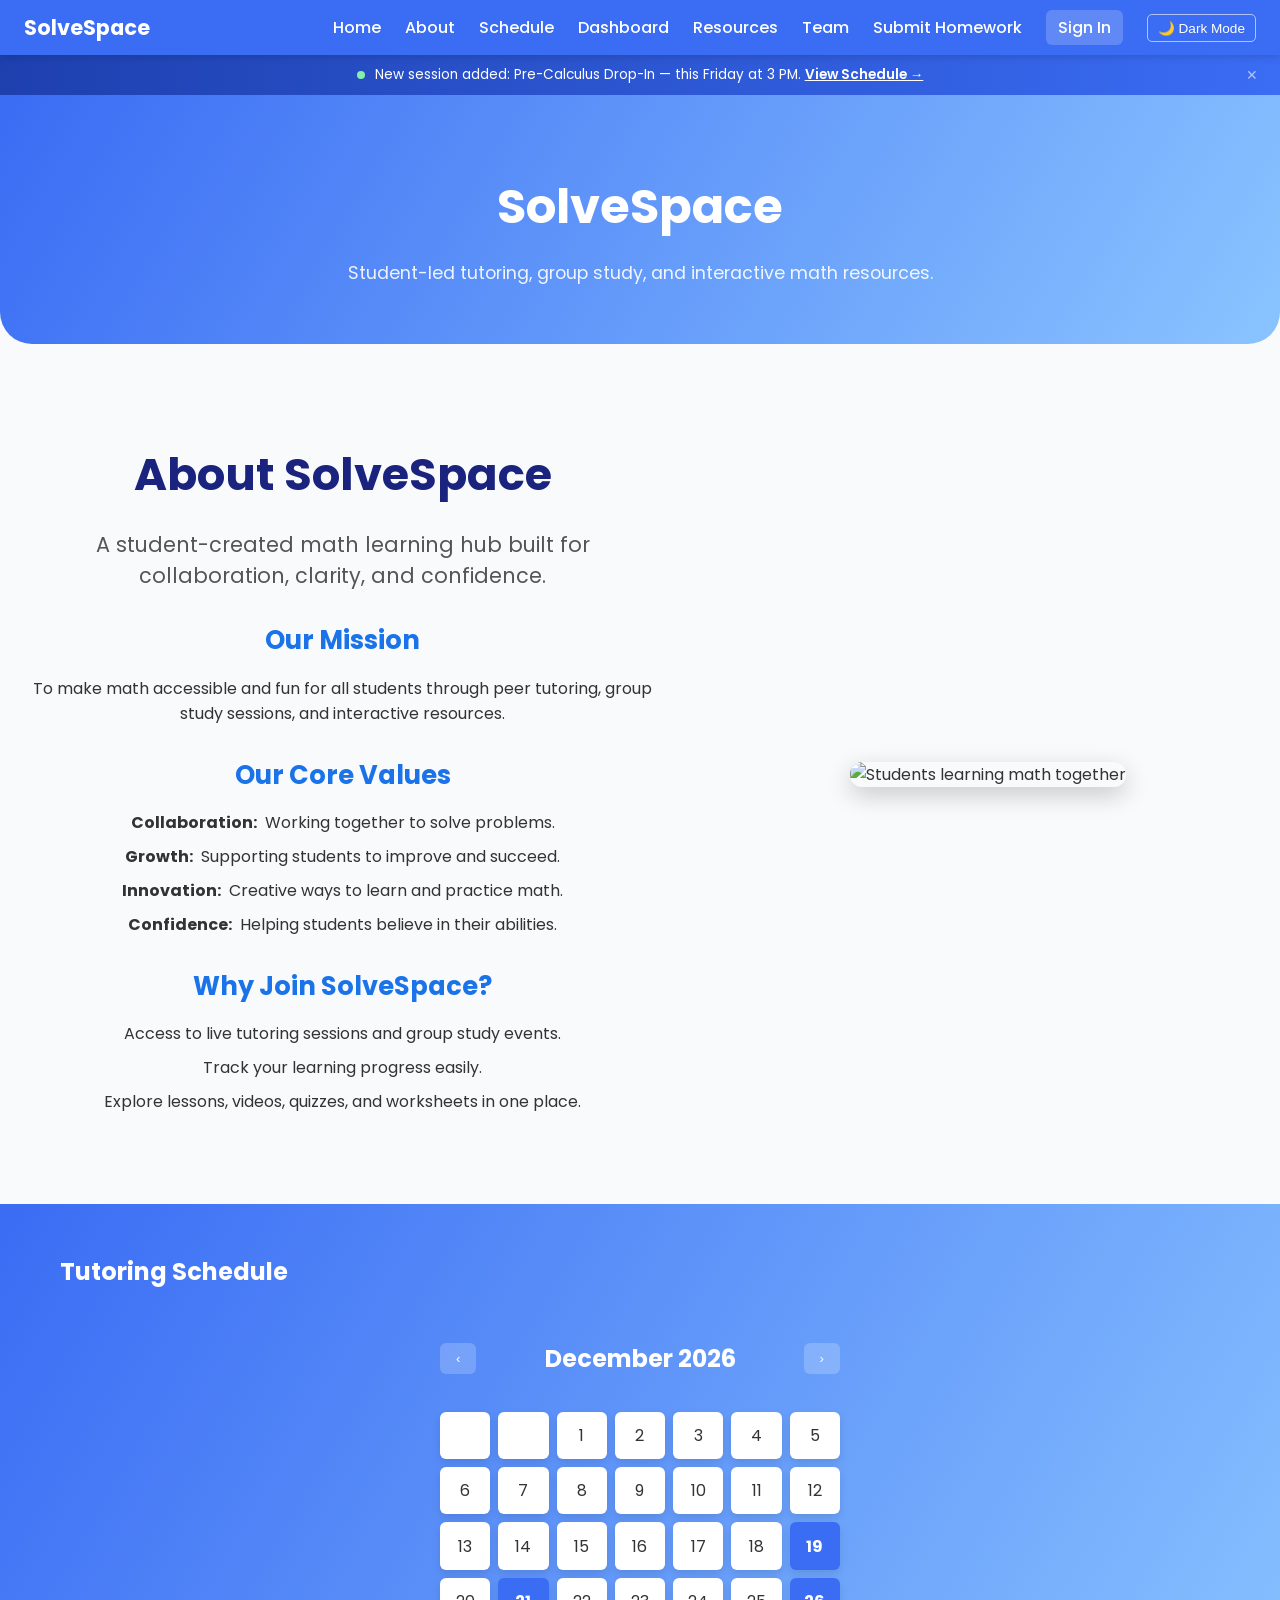
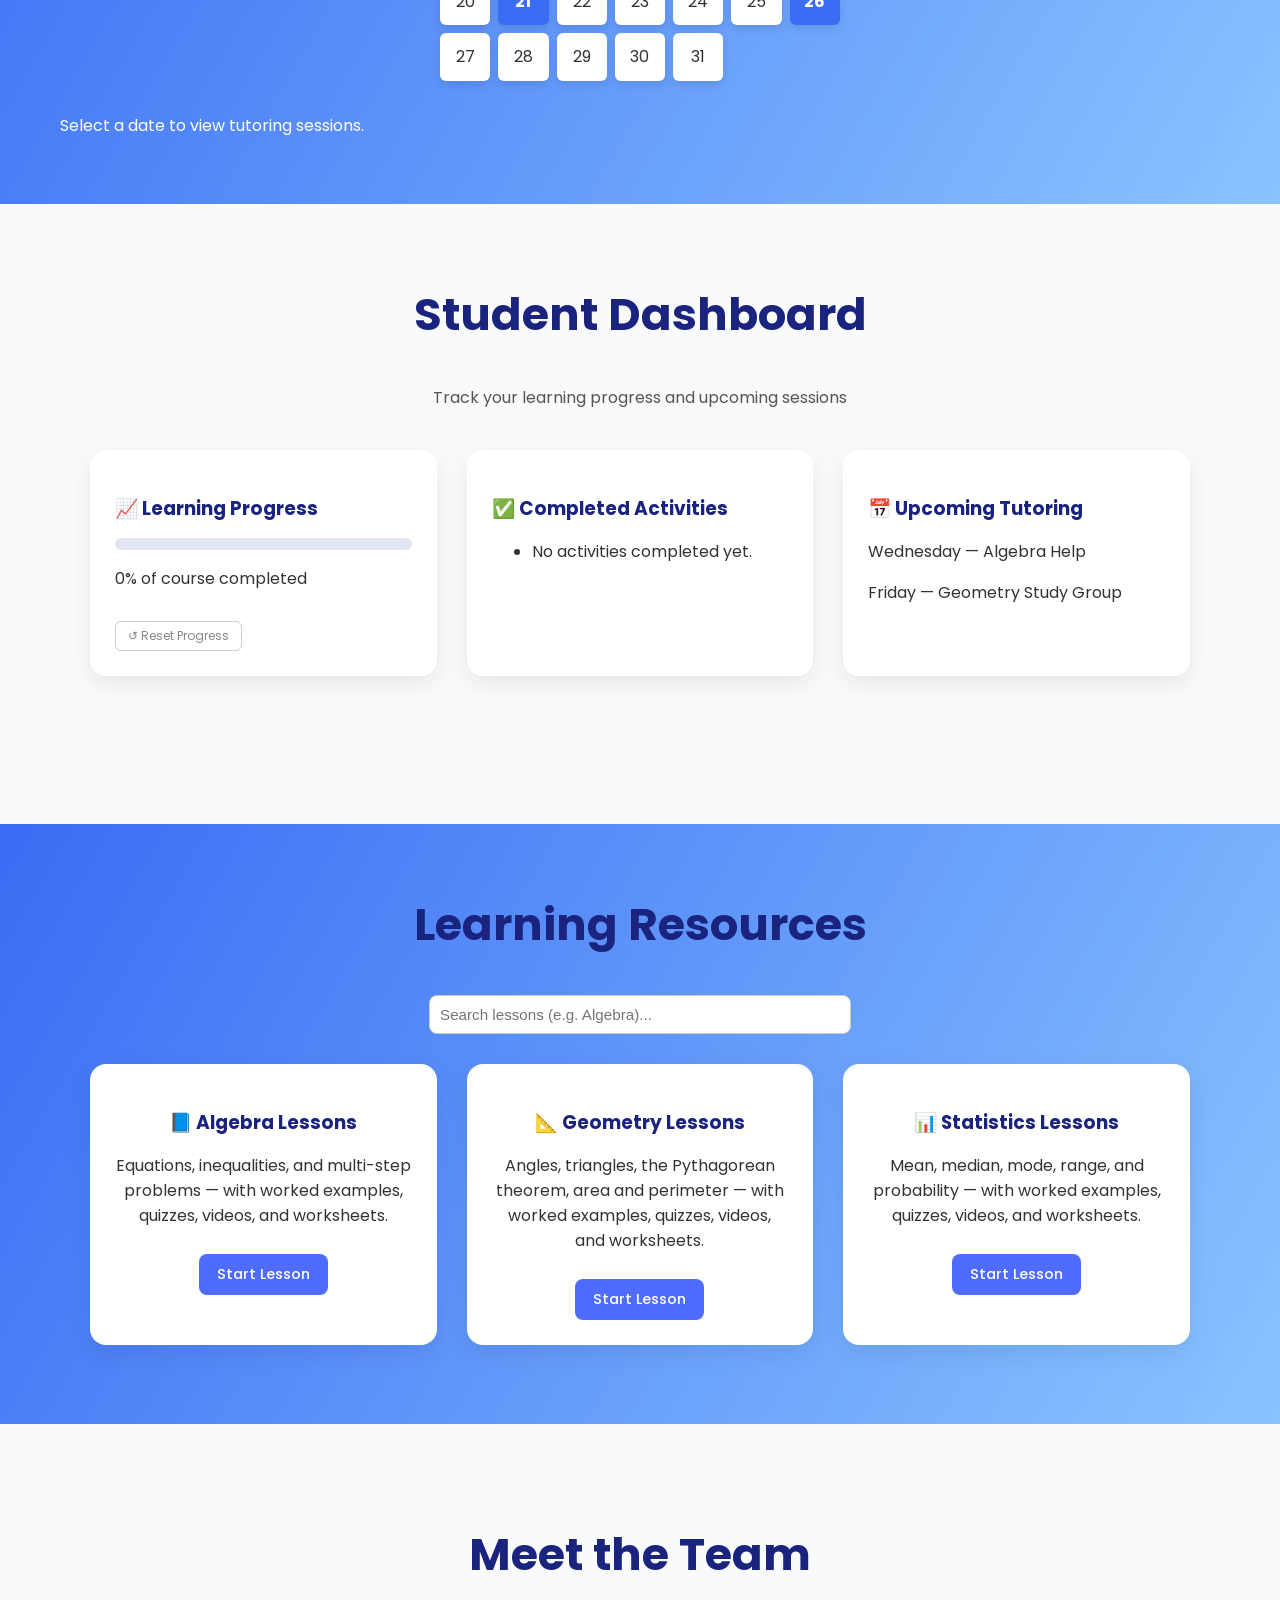
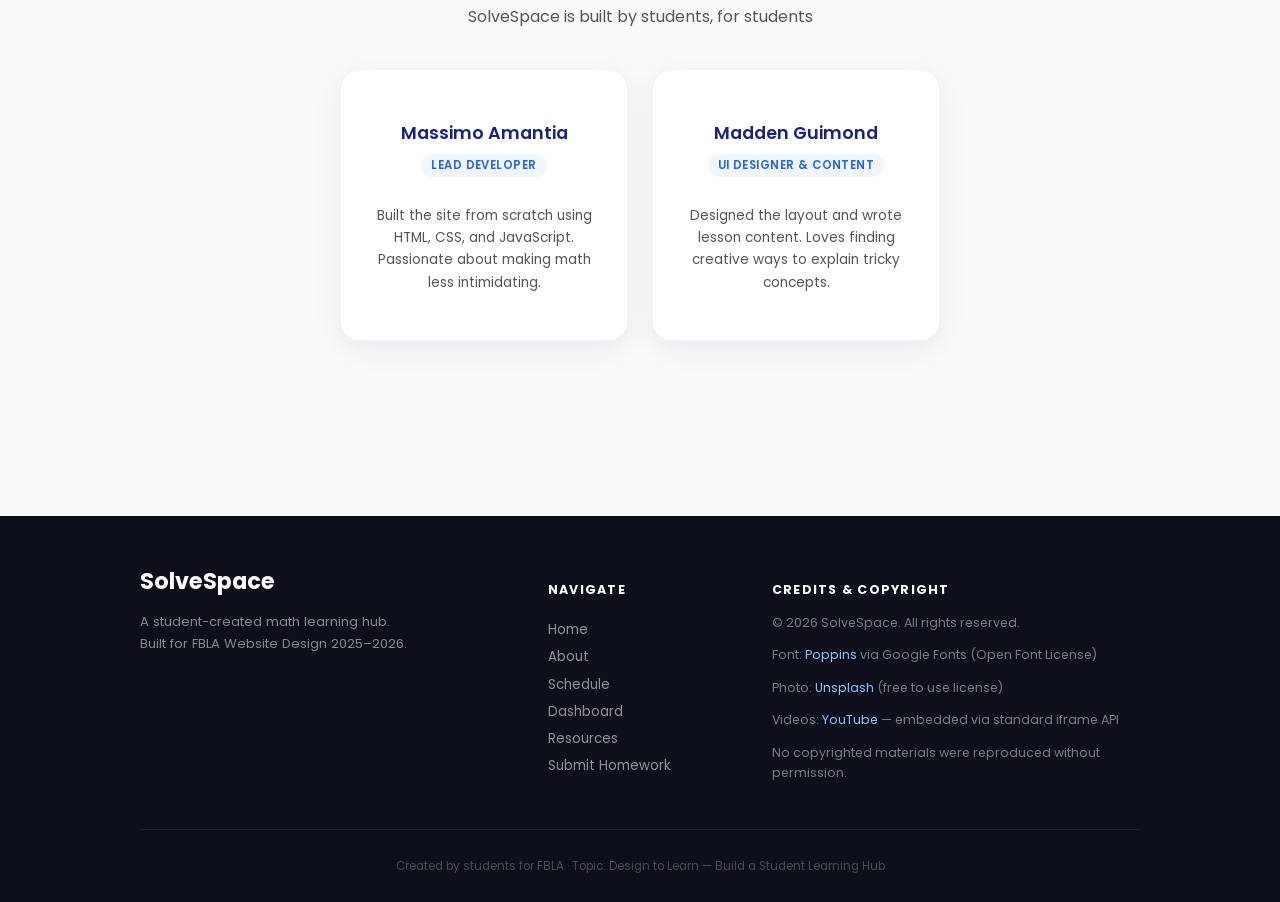
==== index.html @ 48f65a76 "commit" ====
<!DOCTYPE html>
<html lang="en">
<head>
  <meta charset="UTF-8">
  <meta name="viewport" content="width=device-width, initial-scale=1.0">
  <title>SolveSpace - Home</title>
  <link rel="preconnect" href="https://fonts.googleapis.com">
  <link rel="preconnect" href="https://fonts.gstatic.com" crossorigin>
  <link href="https://fonts.googleapis.com/css2?family=Poppins:wght@400;500;600&display=swap" rel="stylesheet">
  <link rel="stylesheet" href="style.css">
</head>

<body>

  <nav class="navbar">
    <div class="nav-logo">SolveSpace</div>
    <ul id="nav-menu">
      <li><a href="#home">Home</a></li>
      <li><a href="#about">About</a></li>
      <li><a href="#schedule">Schedule</a></li>
      <li><a href="#dashboard">Dashboard</a></li>
      <li><a href="#resources">Resources</a></li>
      <li><a href="#team">Team</a></li>
      <li><a href="upload.html">Submit Homework</a></li>
      <li><a href="login.html" class="nav-btn">Sign In</a></li>
      <li><button id="theme-toggle" onclick="toggleDarkMode()">🌙 Dark Mode</button></li>
    </ul>
    <button class="hamburger" onclick="toggleNav()" aria-label="Toggle navigation">☰</button>
  </nav>

  <!-- Announcement Banner -->
  <div class="announcement-bar" id="announcement-bar">
    <span class="announcement-dot"></span>
    <span id="announcement-text"> New session added: Pre-Calculus Drop-In — this Friday at 3 PM. <a href="#schedule" style="color:white;font-weight:600;text-decoration:underline;">View Schedule →</a></span>
    <button class="announcement-close" onclick="closeAnnouncement()" aria-label="Dismiss">✕</button>
  </div>

  <!-- Home -->
  <section id="home" class="hero">
    <h1>SolveSpace</h1>
    <p>Student-led tutoring, group study, and interactive math resources.</p>
  </section>

  <!-- About Us -->
  <section id="about" class="page reveal about-section">
    <div class="about-container">
      <div class="about-text">
        <h1>About SolveSpace</h1>
        <p class="about-subtitle">
          A student-created math learning hub built for collaboration, clarity, and confidence.
        </p>
        <div class="about-block">
          <h2>Our Mission</h2>
          <p>To make math accessible and fun for all students through peer tutoring, group study sessions, and interactive resources.</p>
        </div>
        <div class="about-block">
          <h2>Our Core Values</h2>
          <ul class="about-values">
            <li><strong>Collaboration:</strong> Working together to solve problems.</li>
            <li><strong>Growth:</strong> Supporting students to improve and succeed.</li>
            <li><strong>Innovation:</strong> Creative ways to learn and practice math.</li>
            <li><strong>Confidence:</strong> Helping students believe in their abilities.</li>
          </ul>
        </div>
        <div class="about-block">
          <h2>Why Join SolveSpace?</h2>
          <ul class="about-values">
            <li>Access to live tutoring sessions and group study events.</li>
            <li>Track your learning progress easily.</li>
            <li>Explore lessons, videos, quizzes, and worksheets in one place.</li>
          </ul>
        </div>
      </div>
      <div class="about-image">
        <img src="https://images.unsplash.com/photo-1522202176988-66273c2fd55f?w=700&q=80" alt="Students learning math together" loading="lazy">
      </div>
    </div>
  </section>

  <!-- Schedule -->
  <section id="schedule" class="page reveal">
    <h1>Tutoring Schedule</h1>
    <div class="calendar-container">
      <div class="calendar-header">
        <button id="prevMonth">‹</button>
        <h2 id="monthYear"></h2>
        <button id="nextMonth">›</button>
      </div>
      <div class="calendar-grid" id="calendar"></div>
    </div>
    <div class="session-info card" id="sessionInfo">
      <p>Select a date to view tutoring sessions.</p>
    </div>
  </section>

  <!-- Dashboard -->
  <section id="dashboard" class="page reveal dashboard-section">
    <h1>Student Dashboard</h1>
    <p class="dashboard-subtitle">Track your learning progress and upcoming sessions</p>
    <div class="dashboard-grid">
      <div class="dashboard-card">
        <h3>📈 Learning Progress</h3>
        <div class="progress-bar">
          <div id="progress-fill" class="progress-fill" style="width: 0%;"></div>
        </div>
        <p id="progress-text">0% of course completed</p>
        <button
          onclick="resetProgress()"
          style="margin-top:14px; background:none; border:1px solid #ccc; color:#888; border-radius:6px; padding:5px 12px; font-size:0.75rem; cursor:pointer; font-family:inherit; transition: all 0.2s;"
          onmouseover="this.style.borderColor='#ef4444';this.style.color='#ef4444';"
          onmouseout="this.style.borderColor='#ccc';this.style.color='#888';">
          ↺ Reset Progress
        </button>
      </div>
      <div class="dashboard-card">
        <h3>✅ Completed Activities</h3>
        <ul id="completed-list">
          <li>No activities completed yet.</li>
        </ul>
      </div>
      <div class="dashboard-card">
        <h3>📅 Upcoming Tutoring</h3>
        <p>Wednesday — Algebra Help</p>
        <p>Friday — Geometry Study Group</p>
      </div>
    </div>
  </section>

  <!-- Resources -->
  <section id="resources" class="page reveal resources-section">
    <h1>Learning Resources</h1>
    <input type="text" id="resourceSearch" onkeyup="filterResources()" placeholder="Search lessons (e.g. Algebra)...">

    <div class="resources-grid">

      <div class="resource-card">
        <h3>📘 Algebra Lessons</h3>
        <p>Equations, inequalities, and multi-step problems — with worked examples, quizzes, videos, and worksheets.</p>
        <a href="lesson-algebra.html" class="lesson-link-btn">Start Lesson</a>
      </div>

      <div class="resource-card">
        <h3>📐 Geometry Lessons</h3>
        <p>Angles, triangles, the Pythagorean theorem, area and perimeter — with worked examples, quizzes, videos, and worksheets.</p>
        <a href="lesson-geometry.html" class="lesson-link-btn">Start Lesson</a>
      </div>

      <div class="resource-card">
        <h3>📊 Statistics Lessons</h3>
        <p>Mean, median, mode, range, and probability — with worked examples, quizzes, videos, and worksheets.</p>
        <a href="lesson-statistics.html" class="lesson-link-btn">Start Lesson</a>
      </div>

    </div>
  </section>

  <!-- Meet the Team -->
  <section id="team" class="page reveal team-section">
    <h1>Meet the Team</h1>
    <p class="team-subtitle">SolveSpace is built by students, for students </p>
    <div class="team-grid" style="max-width:600px; margin:0 auto;">
      <div class="team-card">
        <h3 class="team-name">Massimo Amantia</h3>
        <span class="team-role">Lead Developer</span>
        <p class="team-bio">Built the site from scratch using HTML, CSS, and JavaScript. Passionate about making math less intimidating.</p>
      </div>
      <div class="team-card">
        <h3 class="team-name">Madden Guimond</h3>
        <span class="team-role">UI Designer &amp; Content</span>
        <p class="team-bio">Designed the layout and wrote lesson content. Loves finding creative ways to explain tricky concepts.</p>
      </div>
    </div>
  </section>

  <!-- Footer -->
  <footer class="site-footer">
    <div class="footer-inner">
      <div class="footer-brand">
        <span class="footer-logo">SolveSpace</span>
        <p>A student-created math learning hub.<br>Built for FBLA Website Design 2025–2026.</p>
      </div>
      <div class="footer-links">
        <h4>Navigate</h4>
        <a href="#home">Home</a>
        <a href="#about">About</a>
        <a href="#schedule">Schedule</a>
        <a href="#dashboard">Dashboard</a>
        <a href="#resources">Resources</a>
        <a href="upload.html">Submit Homework</a>
      </div>
      <div class="footer-credits">
        <h4>Credits &amp; Copyright</h4>
        <p>© 2026 SolveSpace. All rights reserved.</p>
        <p>Font: <a href="https://fonts.google.com/specimen/Poppins" target="_blank" rel="noopener">Poppins</a> via Google Fonts (Open Font License)</p>
        <p>Photo: <a href="https://unsplash.com/photos/1522202176988-66273c2fd55f" target="_blank" rel="noopener">Unsplash</a> (free to use license)</p>
        <p>Videos: <a href="https://youtube.com" target="_blank" rel="noopener">YouTube</a> — embedded via standard iframe API</p>
        <p>No copyrighted materials were reproduced without permission.</p>
      </div>
    </div>
    <div class="footer-bottom">
      <p>Created by students for FBLA · Topic: Design to Learn — Build a Student Learning Hub</p>
    </div>
  </footer>

  <script src="script.js"></script>
</body>
</html>
---- style.css ----
/* ── 1. CSS VARIABLES ── */
:root {
  --bg-color: #f9fafc;
  --text-color: #333;
  --card-bg: #ffffff;
  --nav-bg: #3a6cf4;
  --section-bg: #f9fafc;
  --heading-color: #1a237e;
}

/* ── 2. DARK MODE OVERRIDES ── */
body.dark-mode {
  --bg-color: #121212;
  --text-color: #f1f1f1;
  --card-bg: #1e1e1e;
  --nav-bg: #1a1a1a;
  --section-bg: #1a1a1a;
  --heading-color: #8ac4ff; /* FIX: readable heading color in dark mode */
}

/* ── 3. BASE ── */
body {
  font-family: 'Poppins', sans-serif;
  margin: 0;
  background-color: var(--bg-color);
  color: var(--text-color);
  transition: background 0.3s ease, color 0.3s ease;
}

h1, h2, h3 {
  color: var(--heading-color); /* FIX: uses variable, works in both modes */
}

section {
  scroll-margin-top: 90px;
  min-height: 60vh;
}

/* ── 4. NAVBAR ── */
.navbar {
  position: sticky;
  top: 0;
  z-index: 1000;
  background-color: var(--nav-bg);
  color: white;
  padding: 12px 24px;
  display: flex;
  align-items: center;
  justify-content: space-between;
  box-shadow: 0 2px 8px rgba(0, 0, 0, 0.15);
  transition: all 0.25s ease;
}

.navbar.scrolled {
  padding: 8px 24px;
  box-shadow: 0 4px 14px rgba(0, 0, 0, 0.2);
}

.nav-logo {
  font-size: 1.3rem;
  font-weight: 700;
  color: white;
}

.navbar ul {
  list-style: none;
  display: flex;
  gap: 1.5rem;
  margin: 0;
  padding: 0;
  align-items: center;
}

.navbar a {
  color: white;
  text-decoration: none;
  font-weight: 500;
}

.navbar a:hover {
  text-decoration: underline;
}

.navbar a.nav-btn {
  padding: 6px 12px;
  background: rgba(255,255,255,0.2);
  border-radius: 6px;
}

.navbar a.nav-btn:hover {
  background: rgba(255,255,255,0.35);
}

/* FIX: theme toggle button — moved out of inline style */
#theme-toggle {
  background: none;
  border: 1px solid rgba(255,255,255,0.6);
  color: white;
  cursor: pointer;
  border-radius: 5px;
  padding: 5px 10px;
  font-size: 0.85rem;
  transition: background 0.2s;
}

#theme-toggle:hover {
  background: rgba(255,255,255,0.15);
}

/* Hamburger (mobile only) */
.hamburger {
  display: none;
  background: none;
  border: 1px solid rgba(255,255,255,0.6);
  color: white;
  font-size: 1.3rem;
  cursor: pointer;
  border-radius: 5px;
  padding: 4px 10px;
}

/* ── 5. HERO ── */
.hero {
  text-align: center;
  padding: 2.25rem 2rem 2.5rem;
  background: linear-gradient(120deg, #3a6cf4, #8ac4ff);
  color: white;
  border-radius: 0 0 2rem 2rem;
  min-height: unset;
}

.hero h1 {
  font-size: 3rem;
  color: white;
  margin-bottom: 0.5rem;
}

.hero p {
  font-size: 1.1rem;
  color: rgba(255,255,255,0.9);
}

/* ── 6. ABOUT ── */
.about-section {
  background: var(--bg-color);
  padding: 0;
}

.about-container {
  display: flex;
  flex-wrap: wrap;
  align-items: center;
  justify-content: center;
  gap: 50px;
  padding: 60px 20px;
}

.about-text {
  flex: 1 1 500px;
  text-align: center;
}

.about-text h1 {
  font-size: 2.8rem;
  margin-bottom: 15px;
}

.about-subtitle {
  font-size: 1.3rem;
  margin-bottom: 30px;
  color: #555;
}

.about-block {
  margin-bottom: 30px;
}

.about-block h2 {
  font-size: 1.6rem;
  margin-bottom: 12px;
  color: #1a73e8;
}

.about-values {
  list-style: none;
  padding: 0;
}

.about-values li {
  margin-bottom: 10px;
  display: flex;
  justify-content: center;
  gap: 8px;
  line-height: 1.5;
}

.about-image {
  flex: 1 1 400px;
  text-align: center;
}

.about-image img {
  width: 100%;
  max-width: 600px;
  height: auto;
  border-radius: 12px;
  box-shadow: 0 8px 25px rgba(0,0,0,0.2);
}

/* ── 7. SCROLL REVEAL ── */
.reveal {
  opacity: 0;
  transform: translateY(40px);
  transition: all 0.8s ease;
}

.reveal.active {
  opacity: 1;
  transform: translateY(0);
}

/* ── 8. SCHEDULE ── */
#schedule {
  background: linear-gradient(120deg, #3a6cf4, #8ac4ff);
  padding: 30px 60px;
}

#schedule h1, #schedule p { color: white; }

.calendar-container {
  max-width: 400px;
  margin: 2rem auto;
  text-align: center;
}

.calendar-header {
  display: flex;
  justify-content: space-between;
  align-items: center;
  color: white;
}

.calendar-header button {
  background: rgba(255,255,255,0.2);
  color: white;
  border: none;
  padding: 0.5rem 1rem;
  border-radius: 6px;
  cursor: pointer;
}

.calendar-header h2 { color: white; }

.calendar-grid {
  display: grid;
  grid-template-columns: repeat(7, 1fr);
  gap: 0.5rem;
  margin-top: 1rem;
}

.calendar-grid div {
  padding: 0.7rem;
  background: var(--card-bg);
  color: var(--text-color);
  border-radius: 6px;
  cursor: pointer;
  box-shadow: 0 4px 8px rgba(0,0,0,0.1);
}

.calendar-grid div:hover { background: #eaf0ff; }

.calendar-grid .has-session {
  background: #3a6cf4;
  color: white;
  font-weight: bold;
}

#sessionInfo h3 { color: white; }

/* ── 9. DASHBOARD ── */
.dashboard-section {
  background: var(--bg-color);
  text-align: center;
  padding: 40px 20px;
}

.dashboard-section h1 { font-size: 2.8rem; }

.dashboard-subtitle {
  color: #555;
  margin-bottom: 40px;
}

.dashboard-grid {
  max-width: 1100px;
  margin: auto;
  display: grid;
  grid-template-columns: repeat(auto-fit, minmax(280px, 1fr));
  gap: 30px;
}

.dashboard-card {
  background: var(--card-bg);
  color: var(--text-color);
  padding: 25px;
  border-radius: 16px;
  box-shadow: 0 8px 25px rgba(0,0,0,0.08);
  text-align: left;
}

.dashboard-card h3 { margin-bottom: 15px; }

/* FIX: single .progress-fill rule (was defined twice) */
.progress-bar {
  background: #e0e6f0;
  height: 12px;
  border-radius: 10px;
  overflow: hidden;
  margin-bottom: 10px;
}

.progress-fill {
  width: 0%;
  height: 100%;
  background: linear-gradient(90deg, #3a6cf4, #8ac4ff);
  border-radius: 10px;
  transition: width 1s ease-in-out;
}

/* ── 10. RESOURCES ── */
#resources {
  background: linear-gradient(120deg, #3a6cf4, #8ac4ff);
  padding: 30px 60px;
}

.resources-section {
  background: var(--bg-color);
  text-align: center;
  padding: 40px 20px;
}

.resources-section h1 { font-size: 2.8rem; }

/* FIX: search input moved out of inline style */
#resourceSearch {
  padding: 10px;
  width: 80%;
  max-width: 400px;
  margin-bottom: 30px;
  border-radius: 8px;
  border: 1px solid #ccc;
  font-size: 0.95rem;
}

.resources-grid {
  max-width: 1100px;
  margin: auto;
  display: grid;
  grid-template-columns: repeat(auto-fit, minmax(260px, 1fr));
  gap: 30px;
}

.resource-card {
  background: var(--card-bg);
  color: var(--text-color);
  padding: 25px;
  border-radius: 16px;
  box-shadow: 0 8px 25px rgba(0,0,0,0.08);
  transition: transform 0.3s, box-shadow 0.3s;
}

.resource-card:hover {
  transform: translateY(-5px);
  box-shadow: 0 12px 30px rgba(0,0,0,0.15);
}

.resource-card h3 { margin-bottom: 10px; }

.resource-card button {
  background: #4f6cff;
  color: white;
  border: none;
  padding: 10px 18px;
  border-radius: 8px;
  cursor: pointer;
  margin-top: 10px;
  transition: background 0.2s;
}

.resource-card button:hover { background: #3c57d6; }

/* ── 11. QUIZ / MODAL BOX ── */
.quiz-box {
  position: fixed;
  top: 50%;
  left: 50%;
  transform: translate(-50%, -50%);
  background: #1e1e2f;
  color: white;
  padding: 25px;
  width: 90%;
  max-width: 420px;
  border-radius: 16px;
  box-shadow: 0 10px 40px rgba(0,0,0,0.5);
  z-index: 9999;
}

.quiz-box h3 { color: white; margin-bottom: 12px; }

.quiz-box p { color: rgba(255,255,255,0.85); }

.quiz-box button {
  margin-top: 10px;
  background: #6c63ff;
  color: white;
  border: none;
  padding: 10px 14px;
  border-radius: 8px;
  cursor: pointer;
  transition: background 0.2s;
}

.quiz-box button:hover { background: #574fd6; }

.quiz-options {
  display: flex;
  flex-direction: column;
  gap: 8px;
  margin: 12px 0;
}

.quiz-options button {
  width: 100%;
  text-align: left;
  transition: background 0.2s;
}

#quiz-result {
  font-weight: 600;
  margin-top: 8px;
  min-height: 1.4em;
}

/* ── 12. LOGIN PAGE ── */
.login-container {
  max-width: 400px;
  margin: 100px auto;
  padding: 30px;
  background: #ffffff;
  border-radius: 12px;
  box-shadow: 0 10px 25px rgba(0,0,0,0.15);
  text-align: center;
}

.login-container h2 { margin-bottom: 20px; }

.login-container input {
  width: 100%;
  padding: 12px;
  margin: 10px 0;
  border: 1px solid #ccc;
  border-radius: 6px;
  box-sizing: border-box;
}

.login-container button {
  width: 100%;
  padding: 12px;
  margin-top: 15px;
  background: #2563eb;
  color: white;
  border: none;
  border-radius: 8px;
  font-weight: 600;
  cursor: pointer;
}

.login-container button:hover { background: #1e40af; }

.note {
  font-size: 0.85rem;
  color: #666;
  margin-top: 15px;
}

/* ── 13. RESPONSIVE (MOBILE) ── */
@media (max-width: 1024px) {
  .about-container { gap: 20px; padding: 40px; }
  .dashboard-grid { grid-template-columns: repeat(2, 1fr); }
}

@media (max-width: 768px) {
  /* Show hamburger, hide full nav by default */
  .hamburger { display: block; }

  .navbar ul {
    display: none;
    flex-direction: column;
    position: absolute;
    top: 56px;
    left: 0; right: 0;
    background: var(--nav-bg);
    padding: 1rem 1.5rem;
    gap: 1rem;
    z-index: 999;
    box-shadow: 0 4px 12px rgba(0,0,0,0.2);
  }

  /* When toggled open */
  .navbar ul.open { display: flex; }

  .about-container { flex-direction: column; text-align: center; }
  .dashboard-grid, .resources-grid { grid-template-columns: 1fr; }
  .hero h1 { font-size: 2rem; }
  .hero { padding: 2rem 1rem; }
  #schedule, #resources { padding: 30px 20px; }
}

/* ── ANNOUNCEMENT BANNER ── */
.announcement-bar {
  background: linear-gradient(90deg, #1e40af, #3a6cf4);
  color: white;
  padding: 10px 20px;
  display: flex;
  align-items: center;
  justify-content: center;
  gap: 10px;
  font-size: 0.85rem;
  position: relative;
  z-index: 999;
}

.announcement-dot {
  width: 8px; height: 8px;
  background: #86efac;
  border-radius: 50%;
  flex-shrink: 0;
  animation: pulse-dot 1.8s ease-in-out infinite;
}

@keyframes pulse-dot {
  0%, 100% { opacity: 1; transform: scale(1); }
  50%       { opacity: 0.5; transform: scale(1.3); }
}

.announcement-close {
  position: absolute; right: 16px;
  background: none; border: none; color: rgba(255,255,255,0.6);
  cursor: pointer; font-size: 0.9rem; padding: 2px 6px;
  border-radius: 4px; transition: color 0.15s;
}
.announcement-close:hover { color: white; }

/* ── STATS BANNER ── */
.stats-banner {
  display: flex;
  align-items: center;
  justify-content: center;
  flex-wrap: wrap;
  gap: 0;
  background: rgba(255,255,255,0.15);
  backdrop-filter: blur(8px);
  border: 1px solid rgba(255,255,255,0.25);
  border-radius: 16px;
  padding: 1.25rem 2rem;
  margin: 2rem auto 0;
  max-width: 680px;
}

.stat-item {
  text-align: center;
  padding: 0.5rem 2rem;
  flex: 1 1 120px;
}

.stat-number {
  font-size: 2rem;
  font-weight: 700;
  color: white;
  line-height: 1;
}

.stat-suffix {
  font-size: 1.4rem;
  font-weight: 700;
  color: white;
}

.stat-label {
  display: block;
  font-size: 0.75rem;
  color: rgba(255,255,255,0.75);
  margin-top: 4px;
  letter-spacing: 0.04em;
  text-transform: uppercase;
}

.stat-divider {
  width: 1px;
  height: 40px;
  background: rgba(255,255,255,0.25);
  flex-shrink: 0;
}

@media (max-width: 600px) {
  .stat-divider { display: none; }
  .stats-banner { gap: 0.5rem; padding: 1rem; }
  .stat-item { padding: 0.5rem 1rem; }
  .stat-number { font-size: 1.6rem; }
}

/* ── MEET THE TEAM ── */
.team-section {
  background: var(--bg-color);
  text-align: center;
  padding: 60px 20px;
}

.team-section h1 { font-size: 2.8rem; margin-bottom: 0.5rem; }

.team-subtitle {
  color: #555;
  font-size: 1rem;
  margin-bottom: 2.5rem;
}

body.dark-mode .team-subtitle { color: #aaa; }

.team-grid {
  display: grid;
  grid-template-columns: repeat(auto-fit, minmax(240px, 1fr));
  gap: 1.5rem;
  max-width: 900px;
  margin: 0 auto;
}

.team-card {
  background: var(--card-bg);
  border-radius: 20px;
  padding: 2rem 1.5rem;
  box-shadow: 0 8px 30px rgba(0,0,0,0.07);
  border: 1px solid rgba(58,108,244,0.08);
  transition: transform 0.25s, box-shadow 0.25s;
}

.team-card:hover {
  transform: translateY(-6px);
  box-shadow: 0 16px 40px rgba(58,108,244,0.13);
}

.team-avatar {
  font-size: 3rem;
  margin-bottom: 1rem;
  width: 72px; height: 72px;
  background: linear-gradient(135deg, #eef2ff, #dbeafe);
  border-radius: 50%;
  display: flex; align-items: center; justify-content: center;
  margin: 0 auto 1rem;
}

.team-name {
  font-size: 1.1rem;
  font-weight: 600;
  margin-bottom: 0.3rem;
  color: var(--heading-color);
}

.team-role {
  display: inline-block;
  background: #eff6ff;
  color: #2563eb;
  font-size: 0.72rem;
  font-weight: 600;
  padding: 3px 10px;
  border-radius: 20px;
  letter-spacing: 0.04em;
  text-transform: uppercase;
  margin-bottom: 0.9rem;
}

body.dark-mode .team-role {
  background: rgba(58,108,244,0.2);
  color: #93c5fd;
}

.team-bio {
  font-size: 0.85rem;
  color: #555;
  line-height: 1.65;
}

body.dark-mode .team-bio { color: #aaa; }

/* ── SITE FOOTER ── */
.site-footer {
  background: #0d0f1a;
  color: rgba(255,255,255,0.7);
  padding: 3rem 2rem 0;
  margin-top: 2rem;
}

.footer-inner {
  max-width: 1000px;
  margin: 0 auto;
  display: grid;
  grid-template-columns: 2fr 1fr 2fr;
  gap: 2.5rem;
  padding-bottom: 2.5rem;
  border-bottom: 1px solid rgba(255,255,255,0.08);
}

.footer-logo {
  font-size: 1.4rem;
  font-weight: 700;
  color: white;
  display: block;
  margin-bottom: 0.6rem;
}

.footer-brand p {
  font-size: 0.82rem;
  line-height: 1.7;
  color: rgba(255,255,255,0.5);
}

.footer-links h4,
.footer-credits h4 {
  color: white;
  font-size: 0.78rem;
  letter-spacing: 0.1em;
  text-transform: uppercase;
  margin-bottom: 0.9rem;
}

.footer-links {
  display: flex;
  flex-direction: column;
  gap: 0.45rem;
}

.footer-links a {
  color: rgba(255,255,255,0.55);
  text-decoration: none;
  font-size: 0.83rem;
  transition: color 0.15s;
}

.footer-links a:hover { color: white; }

.footer-credits p {
  font-size: 0.78rem;
  color: rgba(255,255,255,0.45);
  margin-bottom: 0.4rem;
  line-height: 1.6;
}

.footer-credits a {
  color: #8ac4ff;
  text-decoration: none;
}

.footer-credits a:hover { text-decoration: underline; }

.footer-bottom {
  text-align: center;
  padding: 1rem;
  font-size: 0.73rem;
  color: rgba(255,255,255,0.25);
}

@media (max-width: 768px) {
  .footer-inner { grid-template-columns: 1fr; gap: 1.5rem; }
  .announcement-bar { font-size: 0.78rem; text-align: center; }
}

/* Lesson link button — matches resource-card button but as an <a> tag */
.lesson-link-btn {
  display: inline-block;
  background: #4f6cff;
  color: white;
  border: none;
  padding: 10px 18px;
  border-radius: 8px;
  cursor: pointer;
  text-decoration: none;
  font-family: 'Poppins', sans-serif;
  font-size: 0.9rem;
  font-weight: 500;
  margin-top: 10px;
  transition: background 0.2s;
}
.lesson-link-btn:hover { background: #3c57d6; }

/* ══════════════════════════════════════════
   MULTI-PLATFORM COMPATIBILITY FIXES
   ══════════════════════════════════════════ */

/* Prevent horizontal overflow on ALL pages */
html, body {
  overflow-x: hidden;
  max-width: 100vw;
}

/* Better touch targets for all buttons */
button, a, .q-option, .lesson-link-btn {
  -webkit-tap-highlight-color: transparent;
  touch-action: manipulation;
}

/* ── TABLET (switch hamburger earlier so nav doesn't crowd) ── */
@media (max-width: 900px) {
  .hamburger { display: block; }

  .navbar ul {
    display: none;
    flex-direction: column;
    position: absolute;
    top: 56px;
    left: 0; right: 0;
    background: var(--nav-bg);
    padding: 1rem 1.5rem;
    gap: 1rem;
    z-index: 999;
    box-shadow: 0 4px 12px rgba(0,0,0,0.2);
  }
  .navbar ul.open { display: flex; }
}

/* ── MOBILE ── */
@media (max-width: 600px) {

  /* Stats banner: 2x2 grid instead of horizontal row */
  .stats-banner {
    display: grid;
    grid-template-columns: 1fr 1fr;
    gap: 0;
    padding: 1rem;
  }
  .stat-divider { display: none; }
  .stat-item {
    padding: 0.75rem 0.5rem;
    border-bottom: 1px solid rgba(255,255,255,0.15);
  }
  .stat-item:nth-child(odd)  { border-right: 1px solid rgba(255,255,255,0.15); }
  .stat-item:nth-last-child(-n+2) { border-bottom: none; }
  .stat-number { font-size: 1.5rem; }

  /* Hero */
  .hero h1 { font-size: 1.75rem; }
  .hero p  { font-size: 0.9rem; }

  /* About */
  .about-text h1 { font-size: 2rem; }
  .about-image { flex: 1 1 100%; }

  /* Schedule */
  #schedule { padding: 20px 14px; }
  .calendar-container { max-width: 100%; }
  .calendar-grid div { padding: 0.45rem; font-size: 0.8rem; }

  /* Dashboard */
  .dashboard-section h1 { font-size: 2rem; }
  .dashboard-grid { grid-template-columns: 1fr; padding: 0 10px; }

  /* Resources */
  #resources { padding: 20px 14px; }
  .resources-grid { grid-template-columns: 1fr; padding: 0 4px; }
  #resourceSearch { width: 95%; }

  /* Team cards */
  .team-grid { grid-template-columns: 1fr; }

  /* Footer: single column */
  .footer-inner {
    grid-template-columns: 1fr;
    gap: 1.25rem;
  }

  /* Announcement */
  .announcement-bar {
    font-size: 0.78rem;
    padding: 8px 14px;
    gap: 6px;
    flex-wrap: wrap;
    justify-content: center;
    text-align: center;
  }
  .announcement-close { position: static; margin-left: auto; }

  /* Modals */
  .quiz-box {
    width: 94%;
    padding: 16px;
  }
}

/* ── PRINT STYLESHEET (bonus — judges can print cleanly) ── */
@media print {
  nav, .announcement-bar, .hamburger,
  #theme-toggle, .quiz-box, .site-footer { display: none !important; }
  body { background: white; color: black; font-size: 12pt; }
  section { min-height: unset; page-break-inside: avoid; }
  .hero { background: #3a6cf4 !important; -webkit-print-color-adjust: exact; }
  a { color: inherit; text-decoration: none; }
}
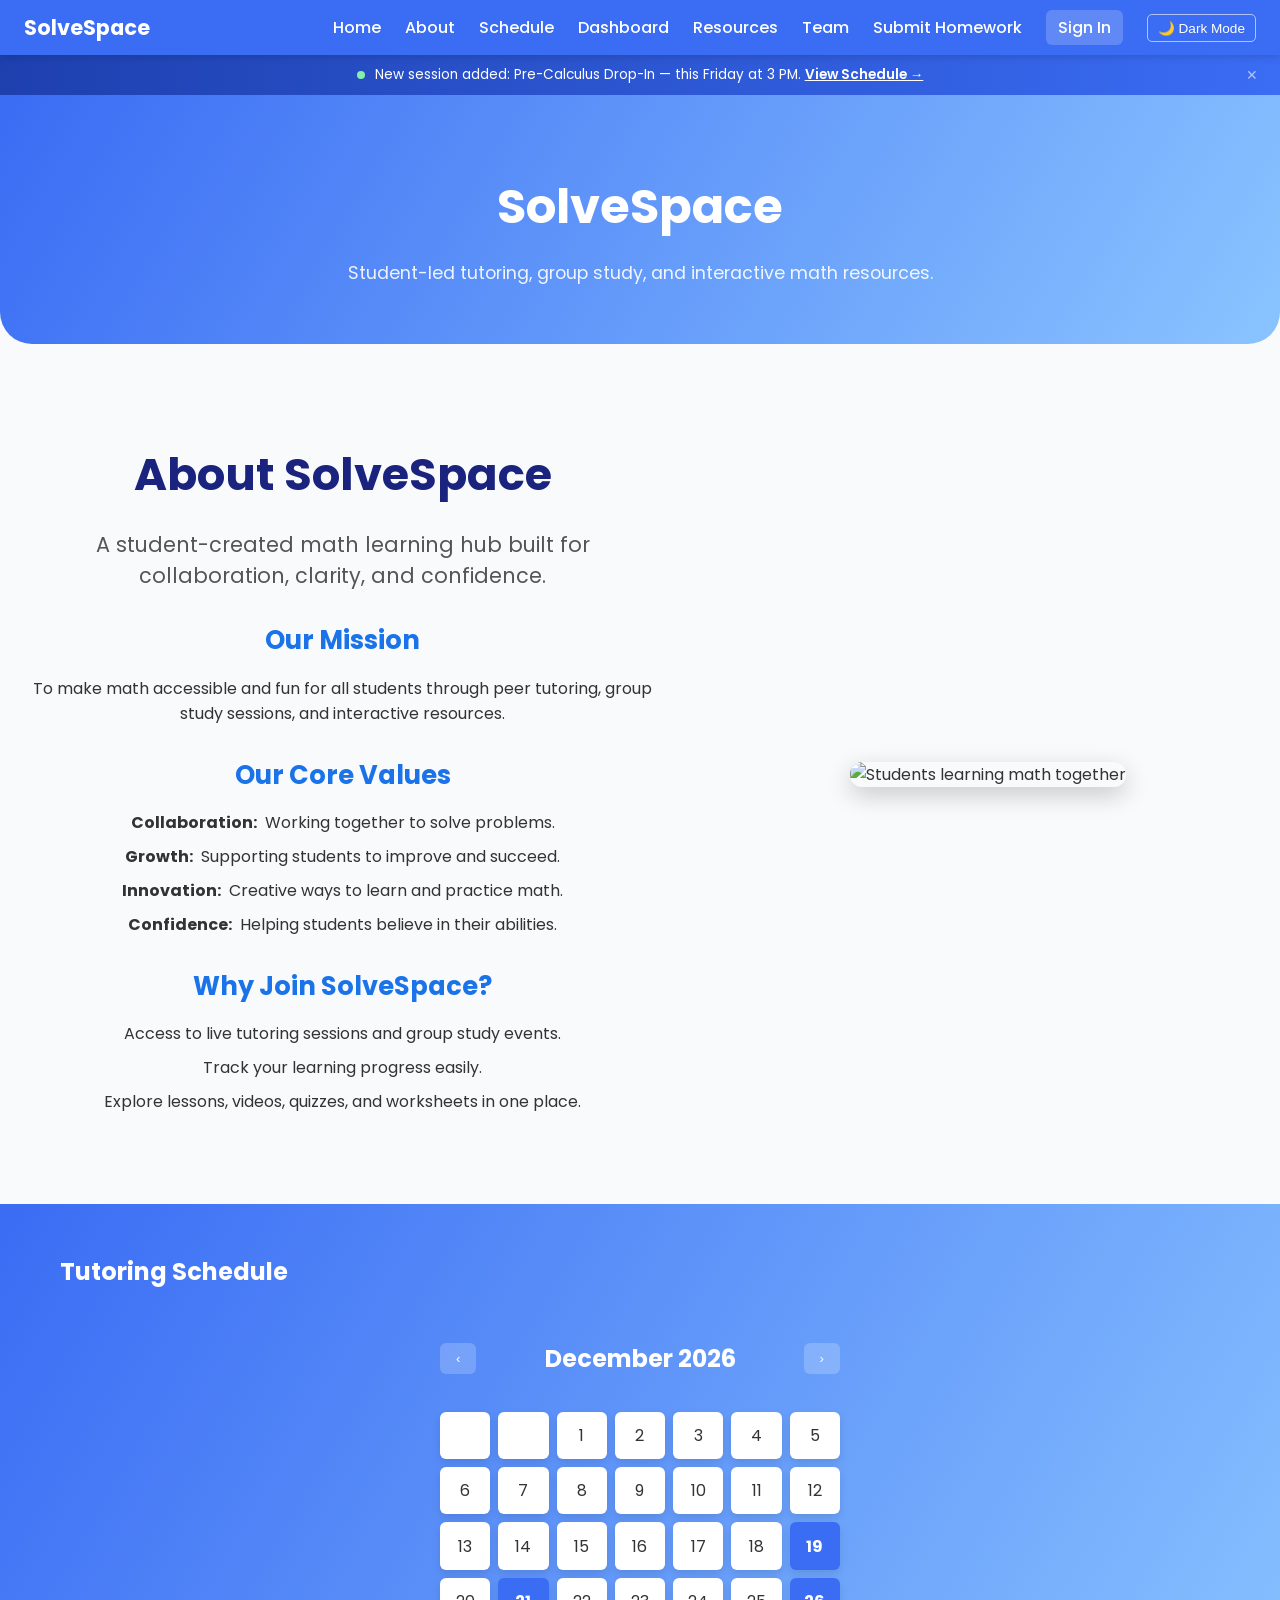
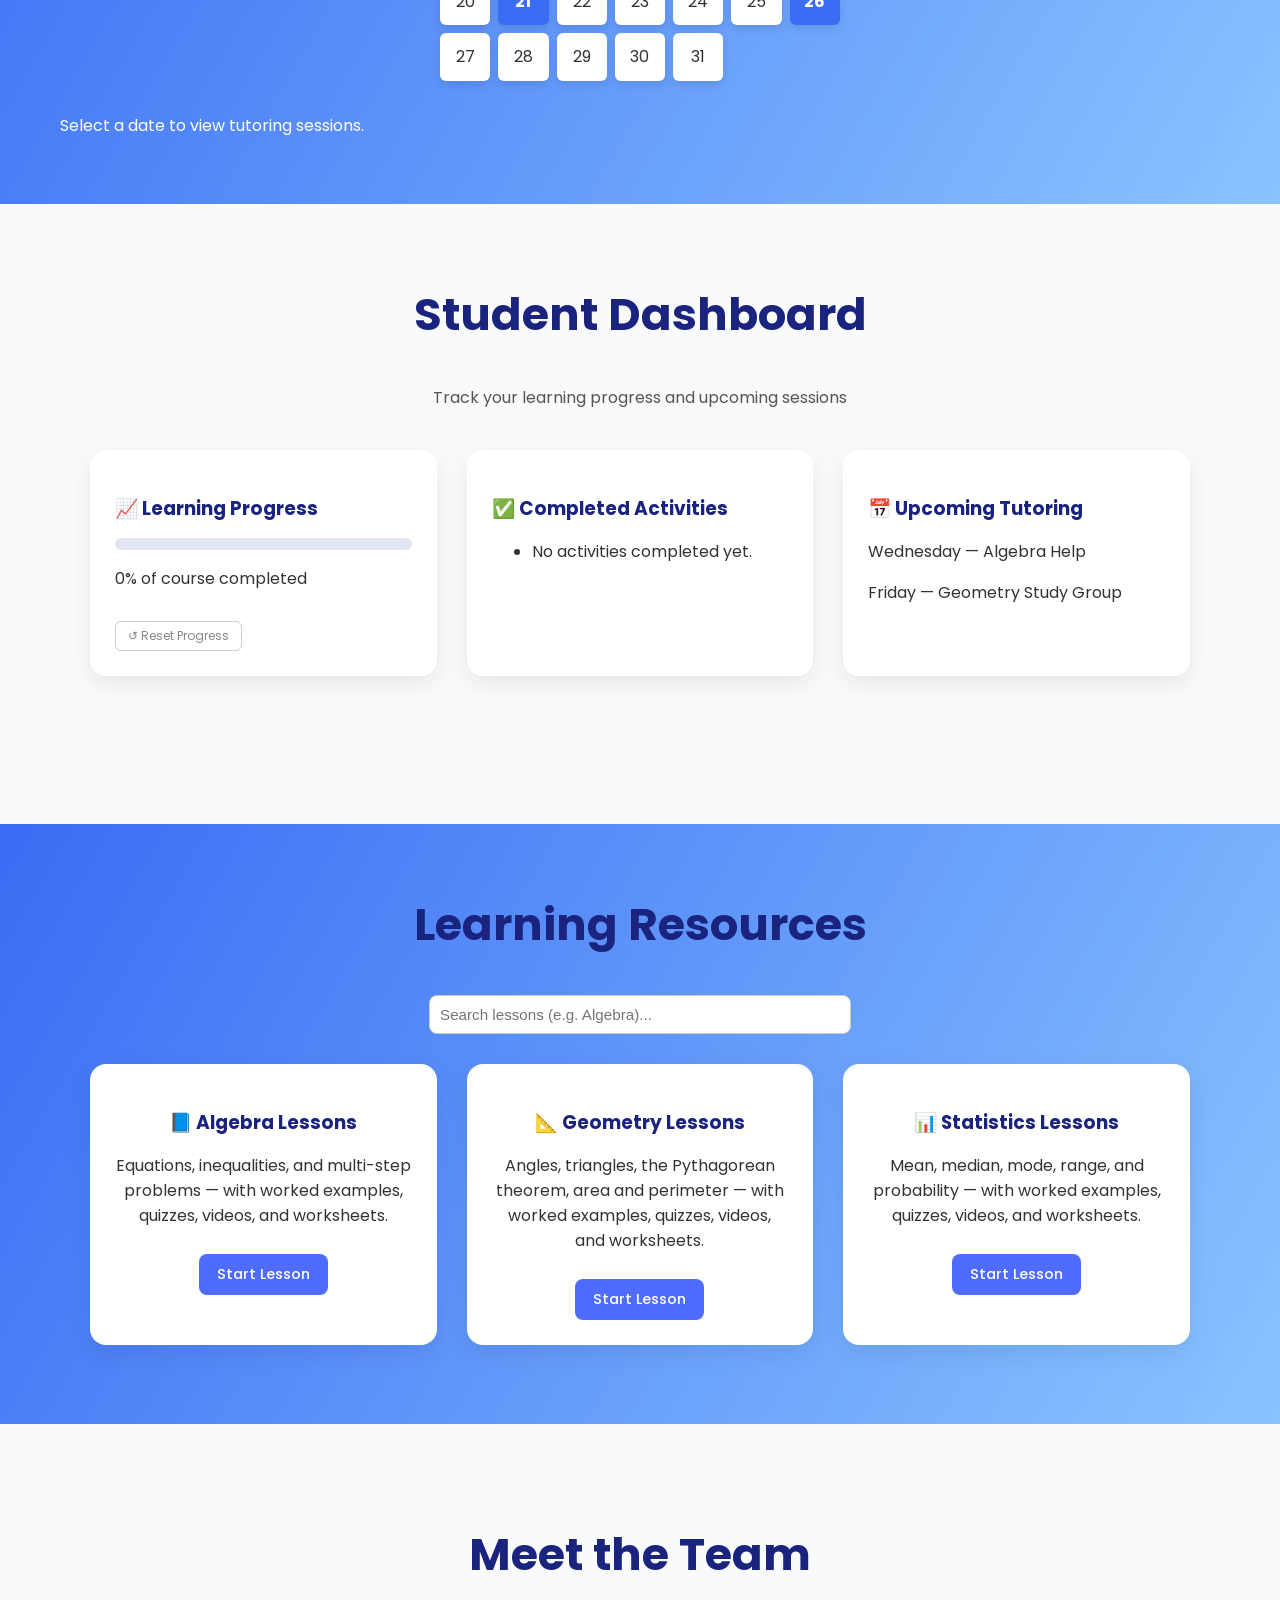
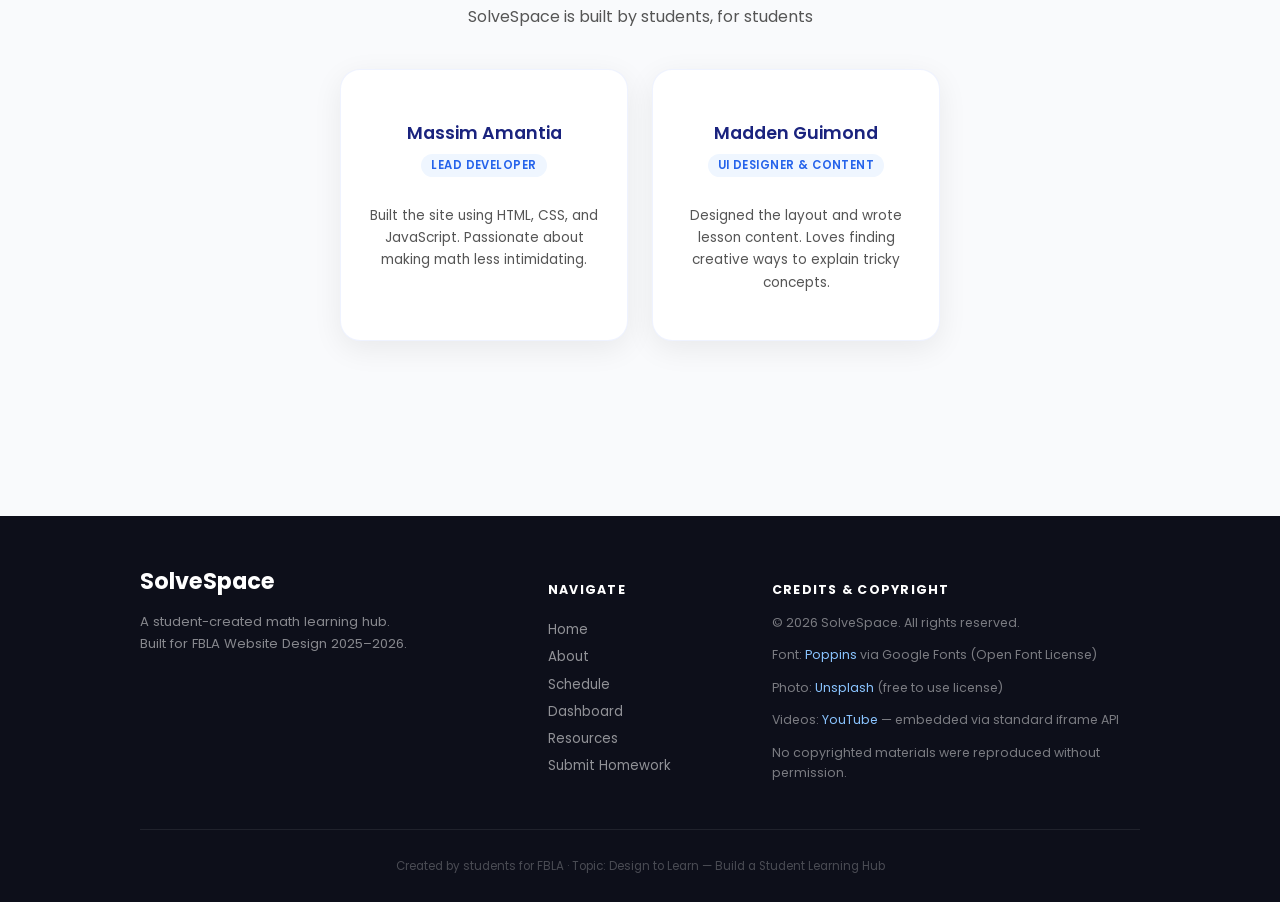
==== commit 1431718a: "commit" ====
--- a/index.html
+++ b/index.html
@@ -160,9 +160,9 @@
     <p class="team-subtitle">SolveSpace is built by students, for students </p>
     <div class="team-grid" style="max-width:600px; margin:0 auto;">
       <div class="team-card">
-        <h3 class="team-name">Massimo Amantia</h3>
+        <h3 class="team-name">Massim Amantia</h3>
         <span class="team-role">Lead Developer</span>
-        <p class="team-bio">Built the site from scratch using HTML, CSS, and JavaScript. Passionate about making math less intimidating.</p>
+        <p class="team-bio">Built the site using HTML, CSS, and JavaScript. Passionate about making math less intimidating.</p>
       </div>
       <div class="team-card">
         <h3 class="team-name">Madden Guimond</h3>
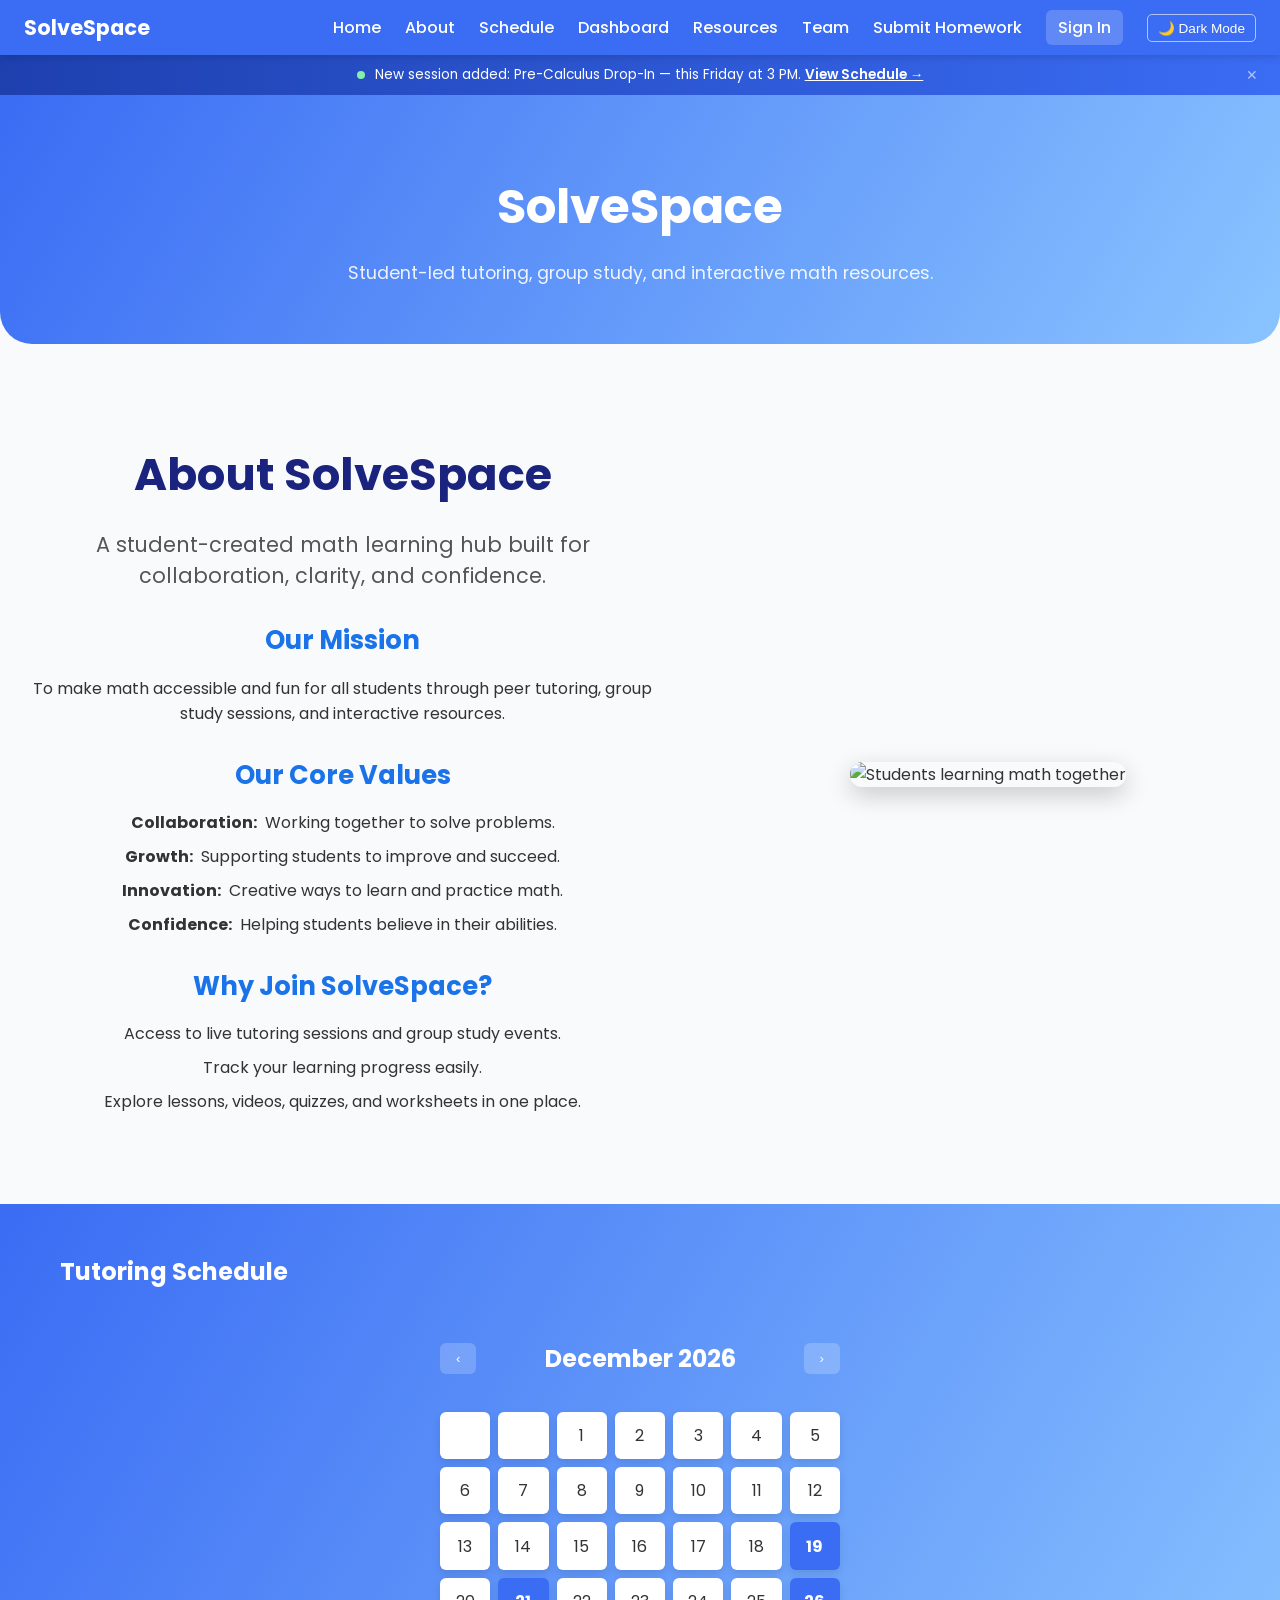
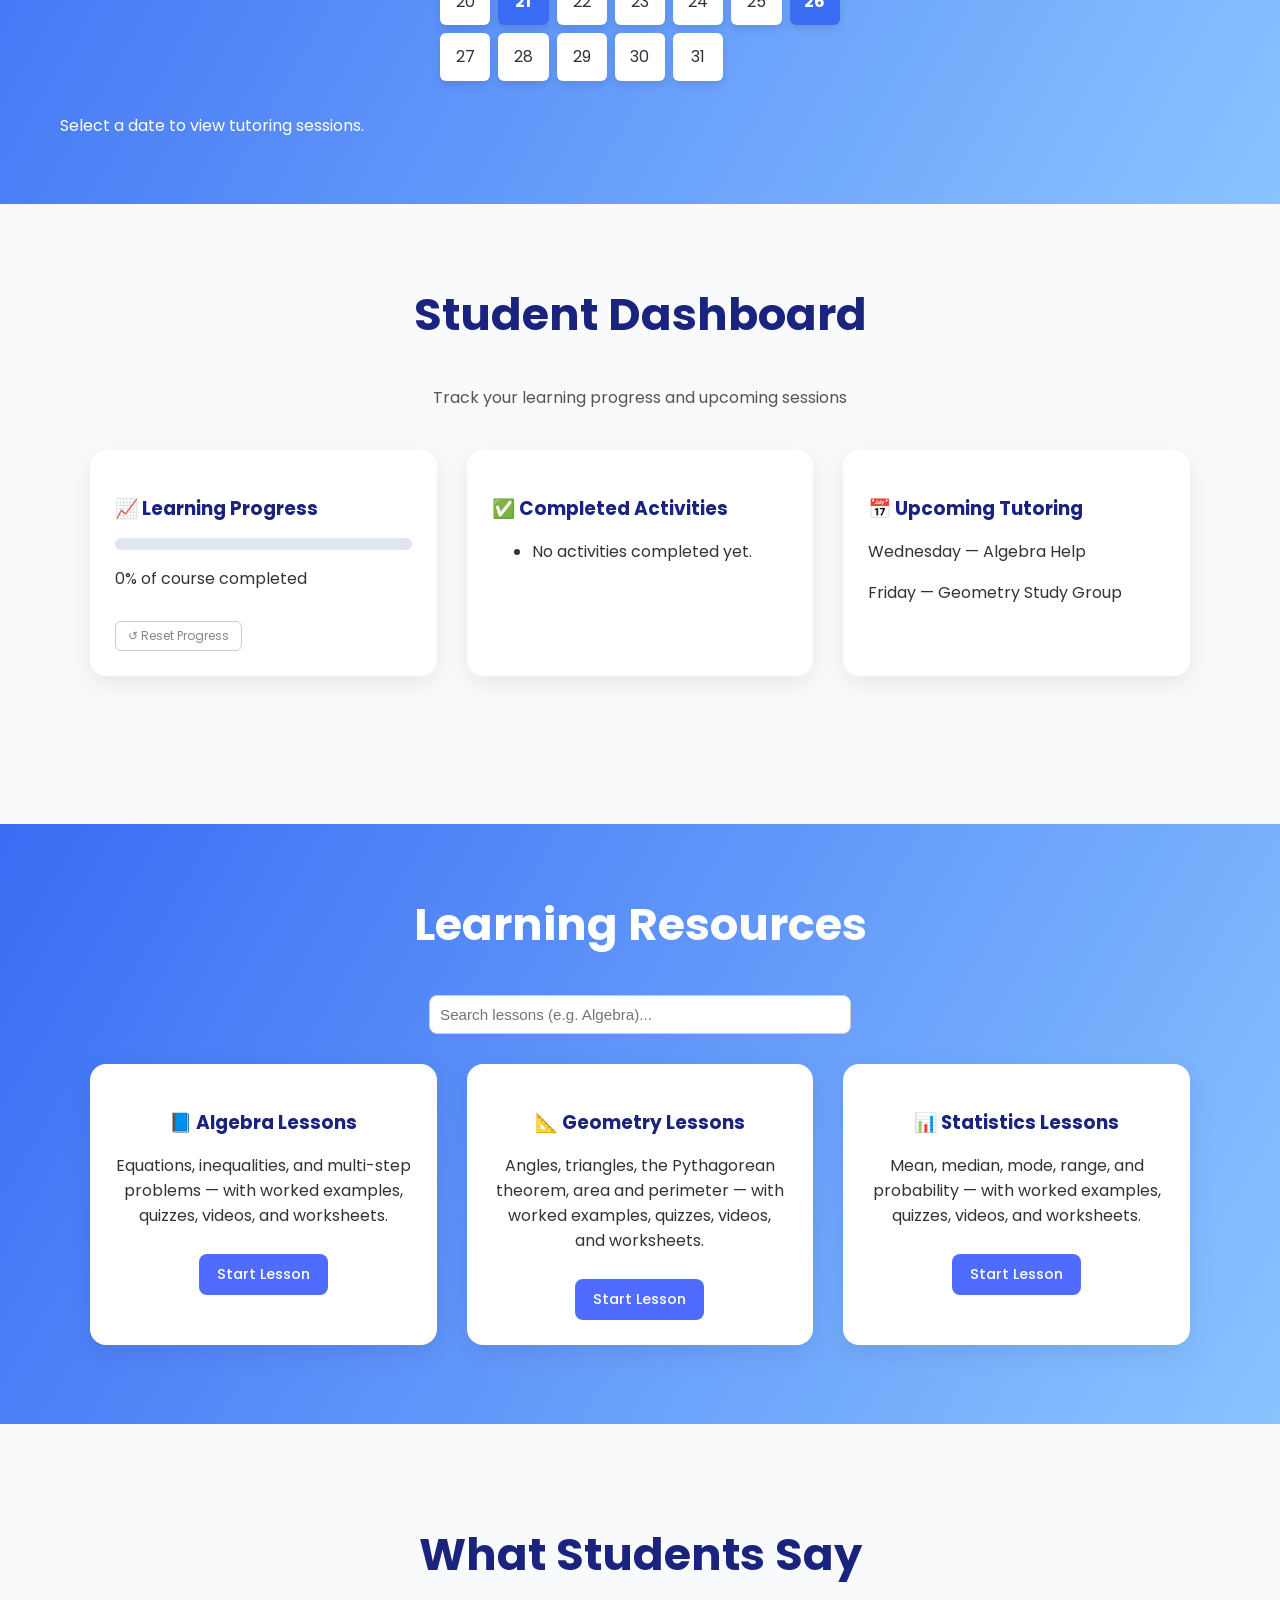
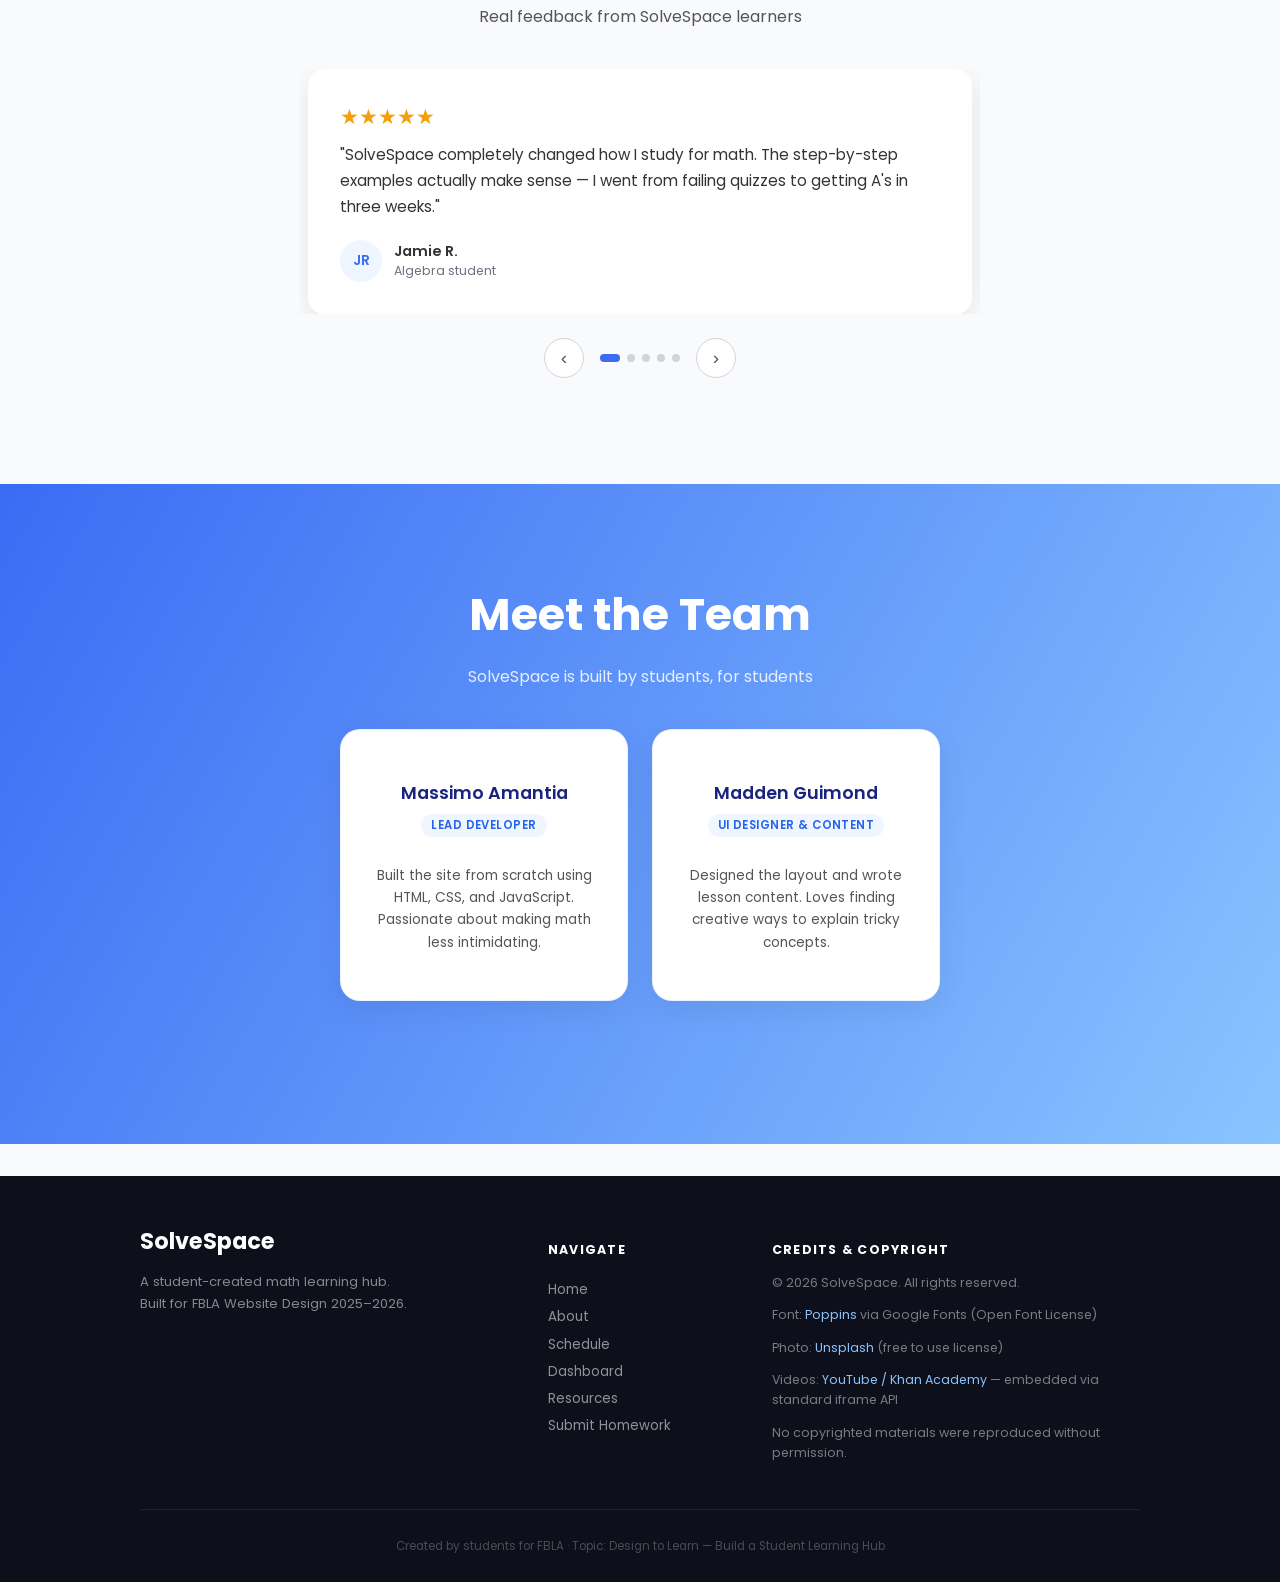
==== commit 1d5a5669: "commit" ====
--- a/index.html
+++ b/index.html
@@ -9,7 +9,6 @@
   <link href="https://fonts.googleapis.com/css2?family=Poppins:wght@400;500;600&display=swap" rel="stylesheet">
   <link rel="stylesheet" href="style.css">
 </head>
-
 <body>
 
   <nav class="navbar">
@@ -22,7 +21,8 @@
       <li><a href="#resources">Resources</a></li>
       <li><a href="#team">Team</a></li>
       <li><a href="upload.html">Submit Homework</a></li>
-      <li><a href="login.html" class="nav-btn">Sign In</a></li>
+      <!-- Auth item — swapped by JS based on session -->
+      <li id="nav-auth-item"><a href="login.html" class="nav-btn">Sign In</a></li>
       <li><button id="theme-toggle" onclick="toggleDarkMode()">🌙 Dark Mode</button></li>
     </ul>
     <button class="hamburger" onclick="toggleNav()" aria-label="Toggle navigation">☰</button>
@@ -46,9 +46,7 @@
     <div class="about-container">
       <div class="about-text">
         <h1>About SolveSpace</h1>
-        <p class="about-subtitle">
-          A student-created math learning hub built for collaboration, clarity, and confidence.
-        </p>
+        <p class="about-subtitle">A student-created math learning hub built for collaboration, clarity, and confidence.</p>
         <div class="about-block">
           <h2>Our Mission</h2>
           <p>To make math accessible and fun for all students through peer tutoring, group study sessions, and interactive resources.</p>
@@ -96,7 +94,7 @@
   <!-- Dashboard -->
   <section id="dashboard" class="page reveal dashboard-section">
     <h1>Student Dashboard</h1>
-    <p class="dashboard-subtitle">Track your learning progress and upcoming sessions</p>
+    <p class="dashboard-subtitle" id="dashboard-subtitle">Track your learning progress and upcoming sessions</p>
     <div class="dashboard-grid">
       <div class="dashboard-card">
         <h3>📈 Learning Progress</h3>
@@ -130,39 +128,170 @@
   <section id="resources" class="page reveal resources-section">
     <h1>Learning Resources</h1>
     <input type="text" id="resourceSearch" onkeyup="filterResources()" placeholder="Search lessons (e.g. Algebra)...">
-
     <div class="resources-grid">
-
       <div class="resource-card">
         <h3>📘 Algebra Lessons</h3>
         <p>Equations, inequalities, and multi-step problems — with worked examples, quizzes, videos, and worksheets.</p>
         <a href="lesson-algebra.html" class="lesson-link-btn">Start Lesson</a>
       </div>
-
       <div class="resource-card">
         <h3>📐 Geometry Lessons</h3>
         <p>Angles, triangles, the Pythagorean theorem, area and perimeter — with worked examples, quizzes, videos, and worksheets.</p>
         <a href="lesson-geometry.html" class="lesson-link-btn">Start Lesson</a>
       </div>
-
       <div class="resource-card">
         <h3>📊 Statistics Lessons</h3>
         <p>Mean, median, mode, range, and probability — with worked examples, quizzes, videos, and worksheets.</p>
         <a href="lesson-statistics.html" class="lesson-link-btn">Start Lesson</a>
       </div>
-
-    </div>
-  </section>
+    </div>
+  </section>
+
+  <!-- Student Reviews -->
+  <section id="reviews" class="page reveal" style="background:var(--bg-color,#f9fafc); padding:60px 20px; text-align:center;">
+    <h1 style="font-size:2.8rem; margin-bottom:0.5rem;">What Students Say</h1>
+    <p style="color:#555; margin-bottom:2.5rem;">Real feedback from SolveSpace learners</p>
+
+    <div style="max-width:680px; margin:0 auto; position:relative; overflow:hidden;" id="rv-outer">
+      <div id="rv-track" style="display:flex; transition:transform 0.35s cubic-bezier(0.4,0,0.2,1);">
+
+        <div style="min-width:100%; padding:0 8px; box-sizing:border-box;">
+          <div style="background:var(--card-bg,#fff); border-radius:16px; padding:2rem; box-shadow:0 8px 25px rgba(0,0,0,0.08); text-align:left;">
+            <div style="color:#F59E0B; font-size:1.3rem; margin-bottom:10px;">★★★★★</div>
+            <p style="font-size:0.95rem; line-height:1.7; margin:0 0 1.25rem;">"SolveSpace completely changed how I study for math. The step-by-step examples actually make sense — I went from failing quizzes to getting A's in three weeks."</p>
+            <div style="display:flex; align-items:center; gap:12px;">
+              <div style="width:42px;height:42px;border-radius:50%;background:#eff6ff;display:flex;align-items:center;justify-content:center;font-weight:600;color:#3a6cf4;font-size:0.85rem;flex-shrink:0;">JR</div>
+              <div><p style="margin:0;font-weight:600;font-size:0.9rem;">Jamie R.</p><p style="margin:0;font-size:0.78rem;color:#6b7280;">Algebra student</p></div>
+            </div>
+          </div>
+        </div>
+
+        <div style="min-width:100%; padding:0 8px; box-sizing:border-box;">
+          <div style="background:var(--card-bg,#fff); border-radius:16px; padding:2rem; box-shadow:0 8px 25px rgba(0,0,0,0.08); text-align:left;">
+            <div style="color:#F59E0B; font-size:1.3rem; margin-bottom:10px;">★★★★★</div>
+            <p style="font-size:0.95rem; line-height:1.7; margin:0 0 1.25rem;">"The geometry lessons with the hint buttons are genius. I can try the problem first then reveal the hint if I'm stuck. It feels like having a real tutor beside me."</p>
+            <div style="display:flex; align-items:center; gap:12px;">
+              <div style="width:42px;height:42px;border-radius:50%;background:#f5f3ff;display:flex;align-items:center;justify-content:center;font-weight:600;color:#7c3aed;font-size:0.85rem;flex-shrink:0;">SK</div>
+              <div><p style="margin:0;font-weight:600;font-size:0.9rem;">Sofia K.</p><p style="margin:0;font-size:0.78rem;color:#6b7280;">Geometry student</p></div>
+            </div>
+          </div>
+        </div>
+
+        <div style="min-width:100%; padding:0 8px; box-sizing:border-box;">
+          <div style="background:var(--card-bg,#fff); border-radius:16px; padding:2rem; box-shadow:0 8px 25px rgba(0,0,0,0.08); text-align:left;">
+            <div style="color:#F59E0B; font-size:1.3rem; margin-bottom:10px;">★★★★★</div>
+            <p style="font-size:0.95rem; line-height:1.7; margin:0 0 1.25rem;">"I used to dread statistics, but the probability lessons broke it down so simply. The quizzes after each section really lock it in. Highly recommend!"</p>
+            <div style="display:flex; align-items:center; gap:12px;">
+              <div style="width:42px;height:42px;border-radius:50%;background:#f0fdf4;display:flex;align-items:center;justify-content:center;font-weight:600;color:#16a34a;font-size:0.85rem;flex-shrink:0;">MT</div>
+              <div><p style="margin:0;font-weight:600;font-size:0.9rem;">Marcus T.</p><p style="margin:0;font-size:0.78rem;color:#6b7280;">Statistics student</p></div>
+            </div>
+          </div>
+        </div>
+
+        <div style="min-width:100%; padding:0 8px; box-sizing:border-box;">
+          <div style="background:var(--card-bg,#fff); border-radius:16px; padding:2rem; box-shadow:0 8px 25px rgba(0,0,0,0.08); text-align:left;">
+            <div style="color:#F59E0B; font-size:1.3rem; margin-bottom:10px;">★★★★★</div>
+            <p style="font-size:0.95rem; line-height:1.7; margin:0 0 1.25rem;">"The tutoring schedule made it so easy to book sessions. My teacher noticed a real improvement in my homework after just a month of using SolveSpace."</p>
+            <div style="display:flex; align-items:center; gap:12px;">
+              <div style="width:42px;height:42px;border-radius:50%;background:#fff7ed;display:flex;align-items:center;justify-content:center;font-weight:600;color:#ea580c;font-size:0.85rem;flex-shrink:0;">AL</div>
+              <div><p style="margin:0;font-weight:600;font-size:0.9rem;">Aisha L.</p><p style="margin:0;font-size:0.78rem;color:#6b7280;">Pre-Calculus student</p></div>
+            </div>
+          </div>
+        </div>
+
+        <div style="min-width:100%; padding:0 8px; box-sizing:border-box;">
+          <div style="background:var(--card-bg,#fff); border-radius:16px; padding:2rem; box-shadow:0 8px 25px rgba(0,0,0,0.08); text-align:left;">
+            <div style="color:#F59E0B; font-size:1.3rem; margin-bottom:10px;">★★★★★</div>
+            <p style="font-size:0.95rem; line-height:1.7; margin:0 0 1.25rem;">"Watching the progress bar move from 0% to 100% after finishing a lesson felt genuinely rewarding. It keeps me motivated to come back every day."</p>
+            <div style="display:flex; align-items:center; gap:12px;">
+              <div style="width:42px;height:42px;border-radius:50%;background:#eff6ff;display:flex;align-items:center;justify-content:center;font-weight:600;color:#3a6cf4;font-size:0.85rem;flex-shrink:0;">DP</div>
+              <div><p style="margin:0;font-weight:600;font-size:0.9rem;">Daniel P.</p><p style="margin:0;font-size:0.78rem;color:#6b7280;">Algebra &amp; Geometry student</p></div>
+            </div>
+          </div>
+        </div>
+
+      </div>
+    </div>
+
+    <!-- Controls -->
+    <div style="display:flex; align-items:center; justify-content:center; gap:16px; margin-top:1.5rem;">
+      <button id="rv-prev" style="width:40px;height:40px;border-radius:50%;border:1.5px solid #d1d5db;background:#fff;cursor:pointer;font-size:1.2rem;line-height:1;display:flex;align-items:center;justify-content:center; color:#555;">&#8249;</button>
+      <div id="rv-dots" style="display:flex;gap:7px;align-items:center;"></div>
+      <button id="rv-next" style="width:40px;height:40px;border-radius:50%;border:1.5px solid #d1d5db;background:#fff;cursor:pointer;font-size:1.2rem;line-height:1;display:flex;align-items:center;justify-content:center; color:#555;">&#8250;</button>
+    </div>
+  </section>
+
+  <script>
+  (function() {
+    var track  = document.getElementById('rv-track');
+    var dotsEl = document.getElementById('rv-dots');
+    var prev   = document.getElementById('rv-prev');
+    var next   = document.getElementById('rv-next');
+    var total  = track.children.length;
+    var cur    = 0;
+    var startX = 0;
+
+    // Build dots
+    for (var i = 0; i < total; i++) {
+      var d = document.createElement('button');
+      d.style.cssText = 'width:8px;height:8px;border-radius:50%;border:none;padding:0;cursor:pointer;transition:all 0.2s;background:#d1d5db;';
+      d.setAttribute('data-i', i);
+      dotsEl.appendChild(d);
+    }
+
+    function go(n) {
+      cur = ((n % total) + total) % total;
+      track.style.transform = 'translateX(-' + (cur * 100) + '%)';
+      Array.from(dotsEl.children).forEach(function(d, i) {
+        if (i === cur) {
+          d.style.background = '#3a6cf4';
+          d.style.width = '20px';
+          d.style.borderRadius = '4px';
+        } else {
+          d.style.background = '#d1d5db';
+          d.style.width = '8px';
+          d.style.borderRadius = '50%';
+        }
+      });
+    }
+
+    // Dot clicks
+    Array.from(dotsEl.children).forEach(function(d) {
+      d.addEventListener('click', function() { go(parseInt(this.getAttribute('data-i'))); });
+    });
+
+    // Arrow clicks
+    prev.addEventListener('click', function() { go(cur - 1); });
+    next.addEventListener('click', function() { go(cur + 1); });
+
+    // Touch swipe
+    var outer = document.getElementById('rv-outer');
+    outer.addEventListener('touchstart', function(e) { startX = e.touches[0].clientX; }, {passive: true});
+    outer.addEventListener('touchend',   function(e) {
+      var dx = e.changedTouches[0].clientX - startX;
+      if (Math.abs(dx) > 40) go(dx < 0 ? cur + 1 : cur - 1);
+    });
+
+    // Mouse drag
+    outer.addEventListener('mousedown', function(e) { startX = e.clientX; });
+    outer.addEventListener('mouseup',   function(e) {
+      var dx = e.clientX - startX;
+      if (Math.abs(dx) > 40) go(dx < 0 ? cur + 1 : cur - 1);
+    });
+
+    go(0);
+  })();
+  </script>
 
   <!-- Meet the Team -->
-  <section id="team" class="page reveal team-section">
-    <h1>Meet the Team</h1>
-    <p class="team-subtitle">SolveSpace is built by students, for students </p>
+  <section id="team" class="page reveal team-section" style="background:linear-gradient(120deg,#3a6cf4,#8ac4ff); padding:60px 20px;">
+    <h1 style="color:white;">Meet the Team</h1>
+    <p class="team-subtitle" style="color:rgba(255,255,255,0.85);">SolveSpace is built by students, for students</p>
     <div class="team-grid" style="max-width:600px; margin:0 auto;">
       <div class="team-card">
-        <h3 class="team-name">Massim Amantia</h3>
+        <h3 class="team-name">Massimo Amantia</h3>
         <span class="team-role">Lead Developer</span>
-        <p class="team-bio">Built the site using HTML, CSS, and JavaScript. Passionate about making math less intimidating.</p>
+        <p class="team-bio">Built the site from scratch using HTML, CSS, and JavaScript. Passionate about making math less intimidating.</p>
       </div>
       <div class="team-card">
         <h3 class="team-name">Madden Guimond</h3>
@@ -193,7 +322,7 @@
         <p>© 2026 SolveSpace. All rights reserved.</p>
         <p>Font: <a href="https://fonts.google.com/specimen/Poppins" target="_blank" rel="noopener">Poppins</a> via Google Fonts (Open Font License)</p>
         <p>Photo: <a href="https://unsplash.com/photos/1522202176988-66273c2fd55f" target="_blank" rel="noopener">Unsplash</a> (free to use license)</p>
-        <p>Videos: <a href="https://youtube.com" target="_blank" rel="noopener">YouTube</a> — embedded via standard iframe API</p>
+        <p>Videos: <a href="https://youtube.com" target="_blank" rel="noopener">YouTube / Khan Academy</a> — embedded via standard iframe API</p>
         <p>No copyrighted materials were reproduced without permission.</p>
       </div>
     </div>
@@ -203,5 +332,28 @@
   </footer>
 
   <script src="script.js"></script>
+  <script>
+    // ── SESSION NAV ──────────────────────────────────────────
+    (function() {
+      const session = JSON.parse(localStorage.getItem('ss-session') || '{}');
+      const authItem = document.getElementById('nav-auth-item');
+      if (session.loggedIn && session.username) {
+        // Show username + sign out button
+        authItem.innerHTML = `
+          <span style="color:rgba(255,255,255,0.9); font-size:0.85rem; font-weight:600;">👤 ${session.username}</span>
+          &nbsp;
+          <button onclick="signOut()" style="background:rgba(255,255,255,0.2); border:1px solid rgba(255,255,255,0.5); color:white; border-radius:6px; padding:4px 10px; font-size:0.8rem; cursor:pointer; font-family:inherit;">Sign Out</button>
+        `;
+        // Personalise dashboard subtitle
+        const sub = document.getElementById('dashboard-subtitle');
+        if (sub) sub.textContent = `Welcome back, ${session.username}! Here's your progress.`;
+      }
+    })();
+
+    function signOut() {
+      localStorage.removeItem('ss-session');
+      window.location.href = 'login.html';
+    }
+  </script>
 </body>
 </html>
--- a/style.css
+++ b/style.css
@@ -339,7 +339,10 @@
   padding: 40px 20px;
 }
 
-.resources-section h1 { font-size: 2.8rem; }
+.resources-section h1 {
+   font-size: 2.8rem;
+   color: white;
+ }
 
 /* FIX: search input moved out of inline style */
 #resourceSearch {
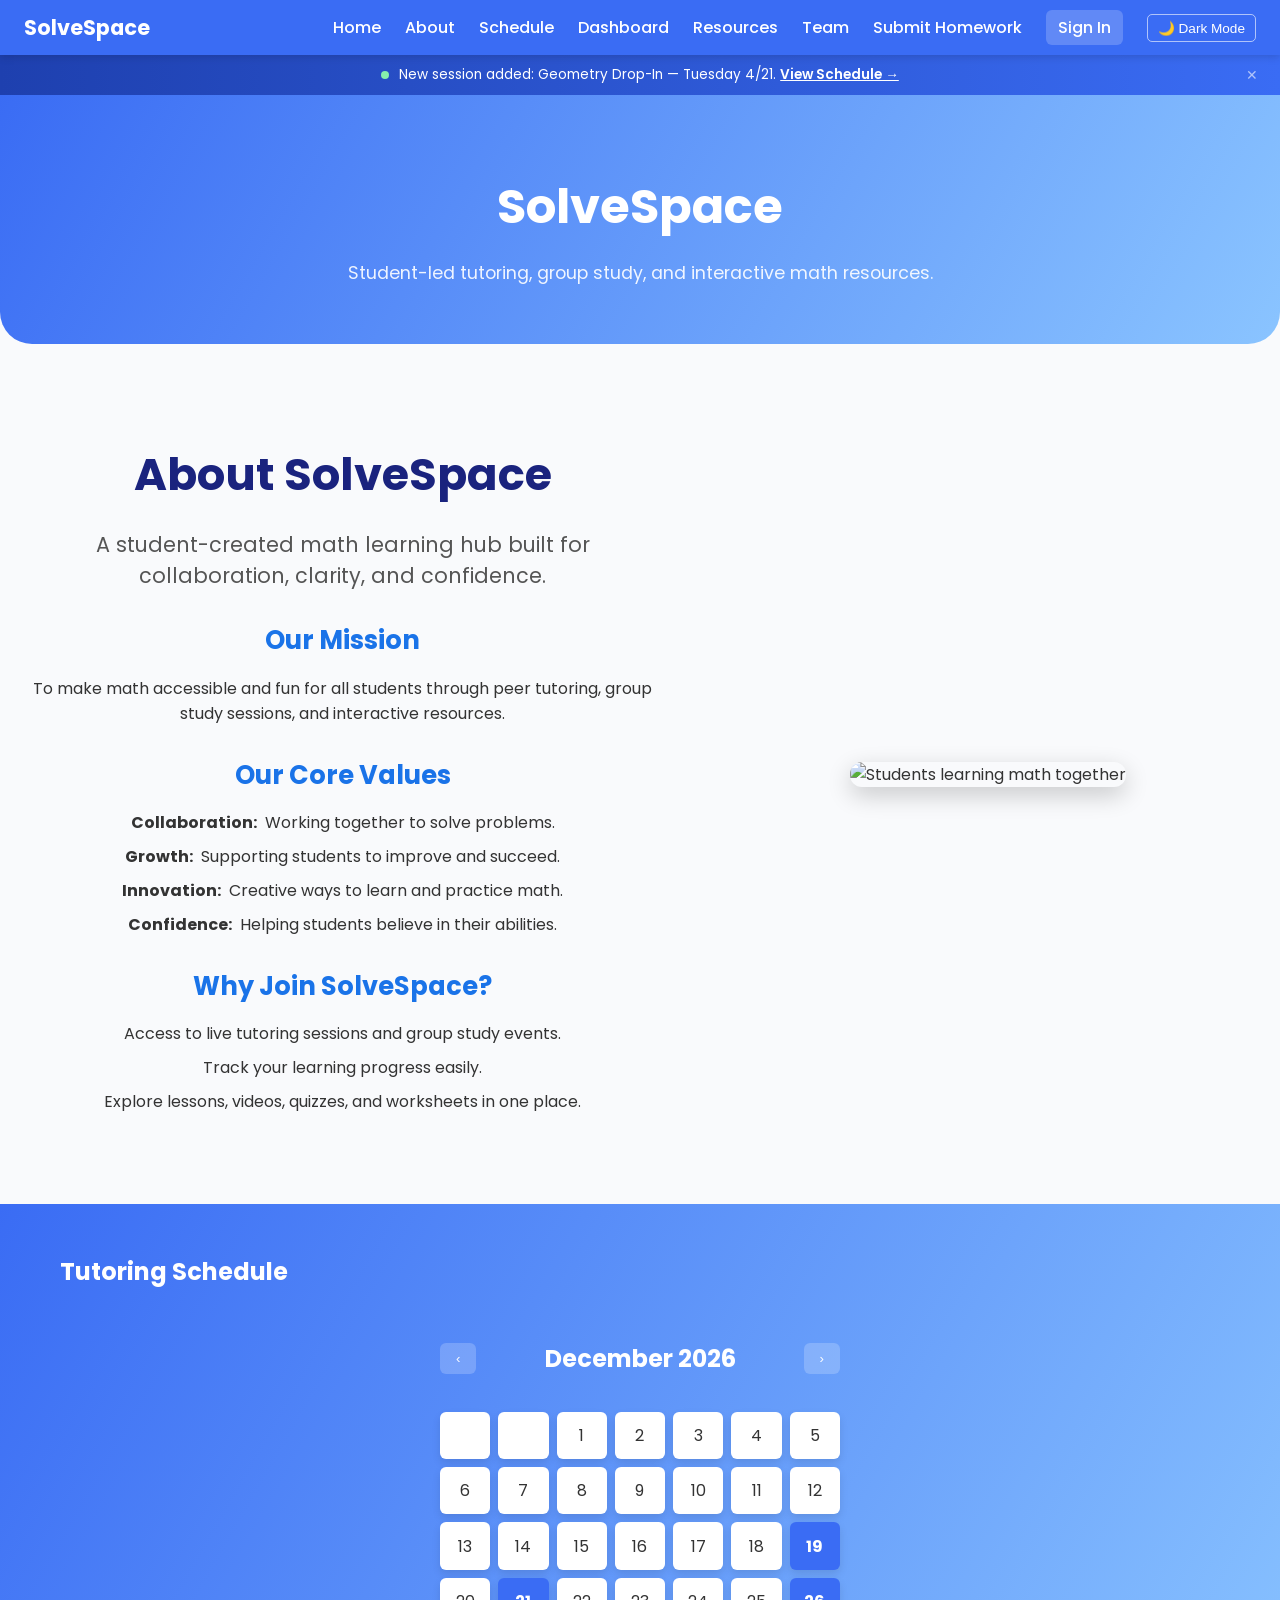
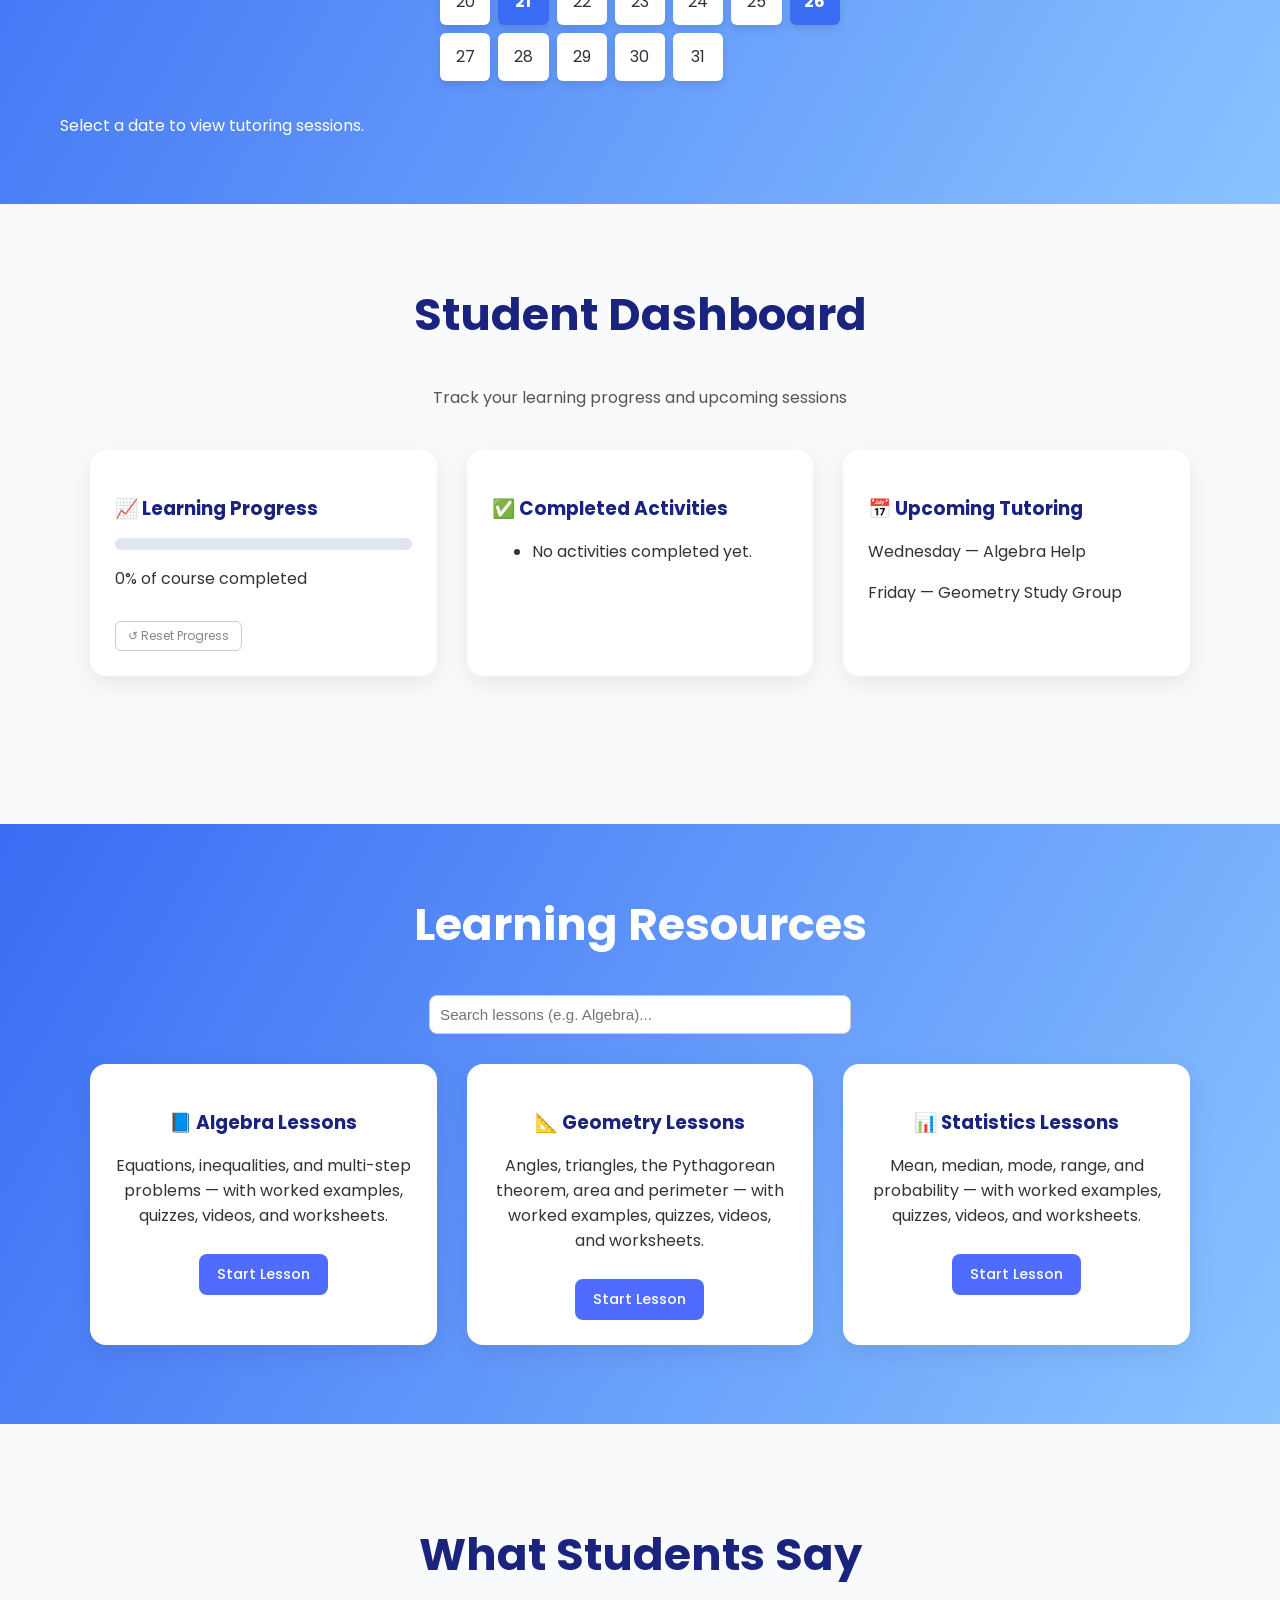
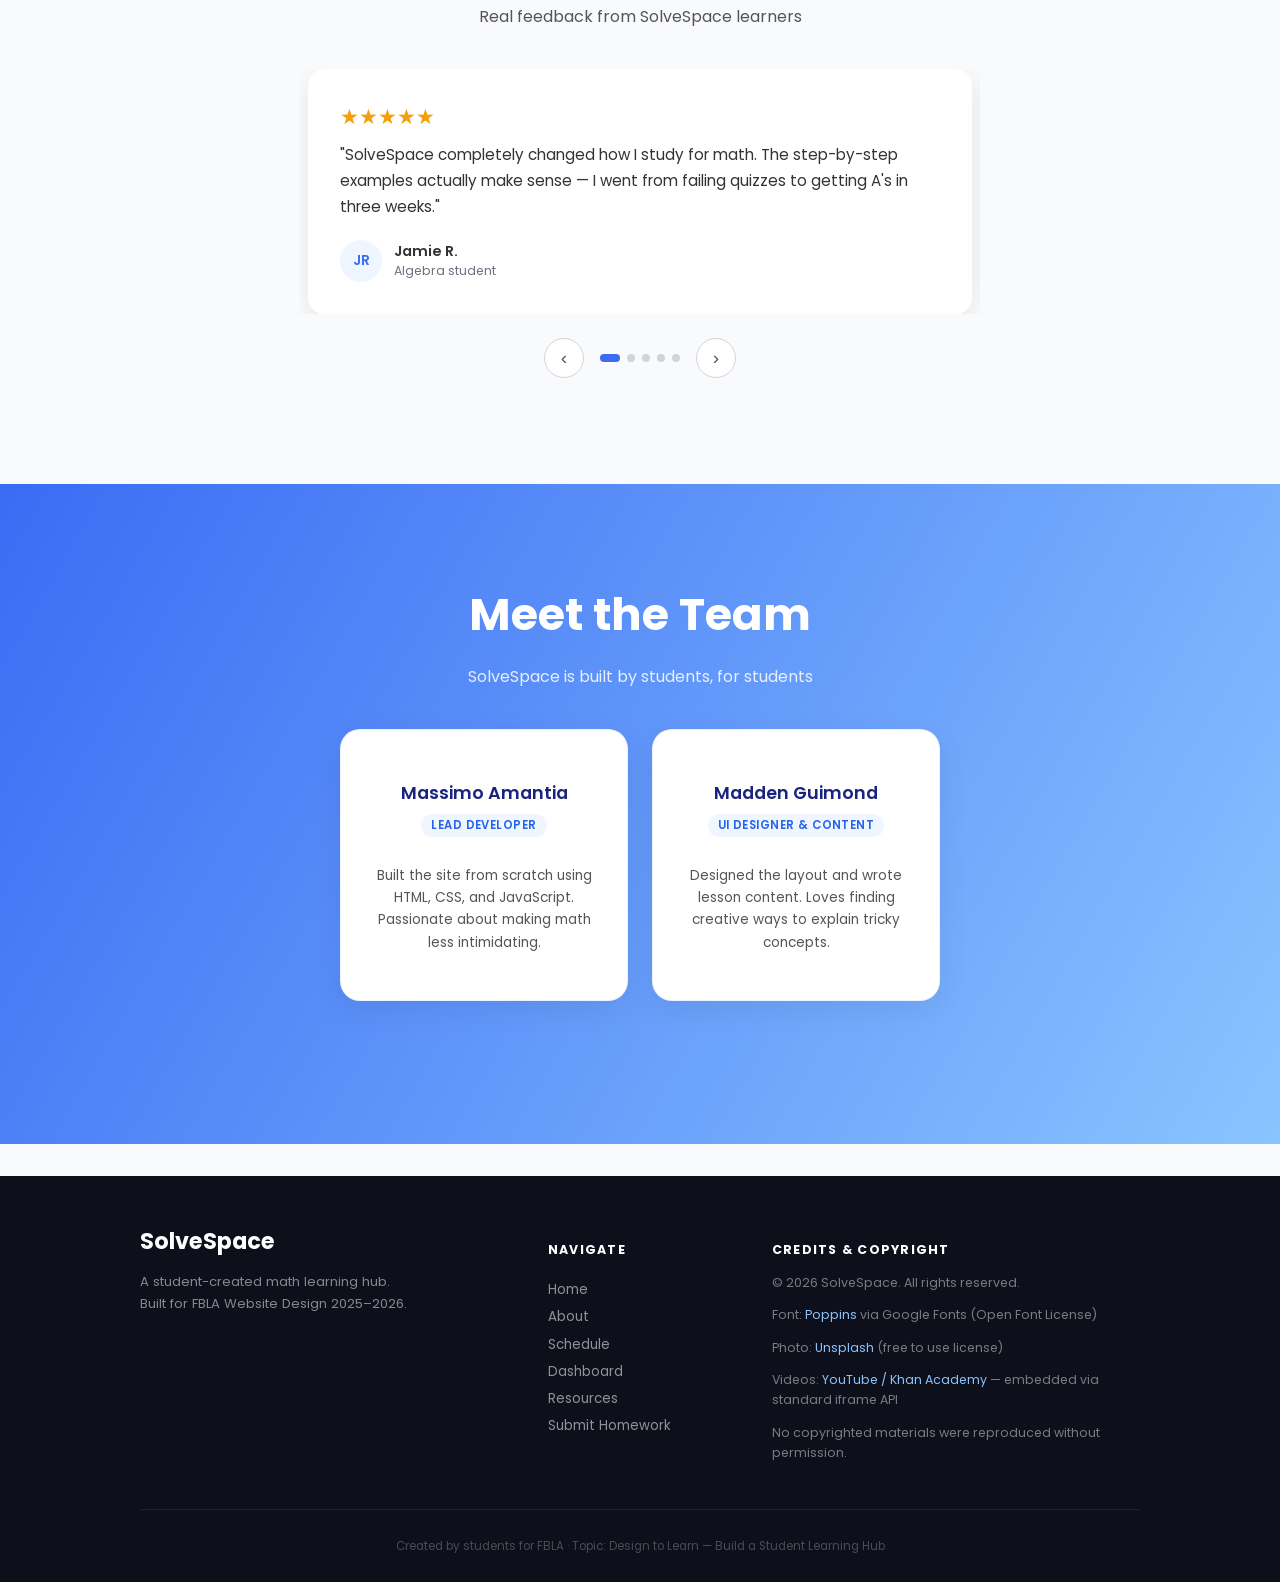
==== commit 237a3f58: "commit" ====
--- a/index.html
+++ b/index.html
@@ -31,7 +31,7 @@
   <!-- Announcement Banner -->
   <div class="announcement-bar" id="announcement-bar">
     <span class="announcement-dot"></span>
-    <span id="announcement-text"> New session added: Pre-Calculus Drop-In — this Friday at 3 PM. <a href="#schedule" style="color:white;font-weight:600;text-decoration:underline;">View Schedule →</a></span>
+    <span id="announcement-text"> New session added: Geometry Drop-In — Tuesday 4/21. <a href="#schedule" style="color:white;font-weight:600;text-decoration:underline;">View Schedule →</a></span>
     <button class="announcement-close" onclick="closeAnnouncement()" aria-label="Dismiss">✕</button>
   </div>
 
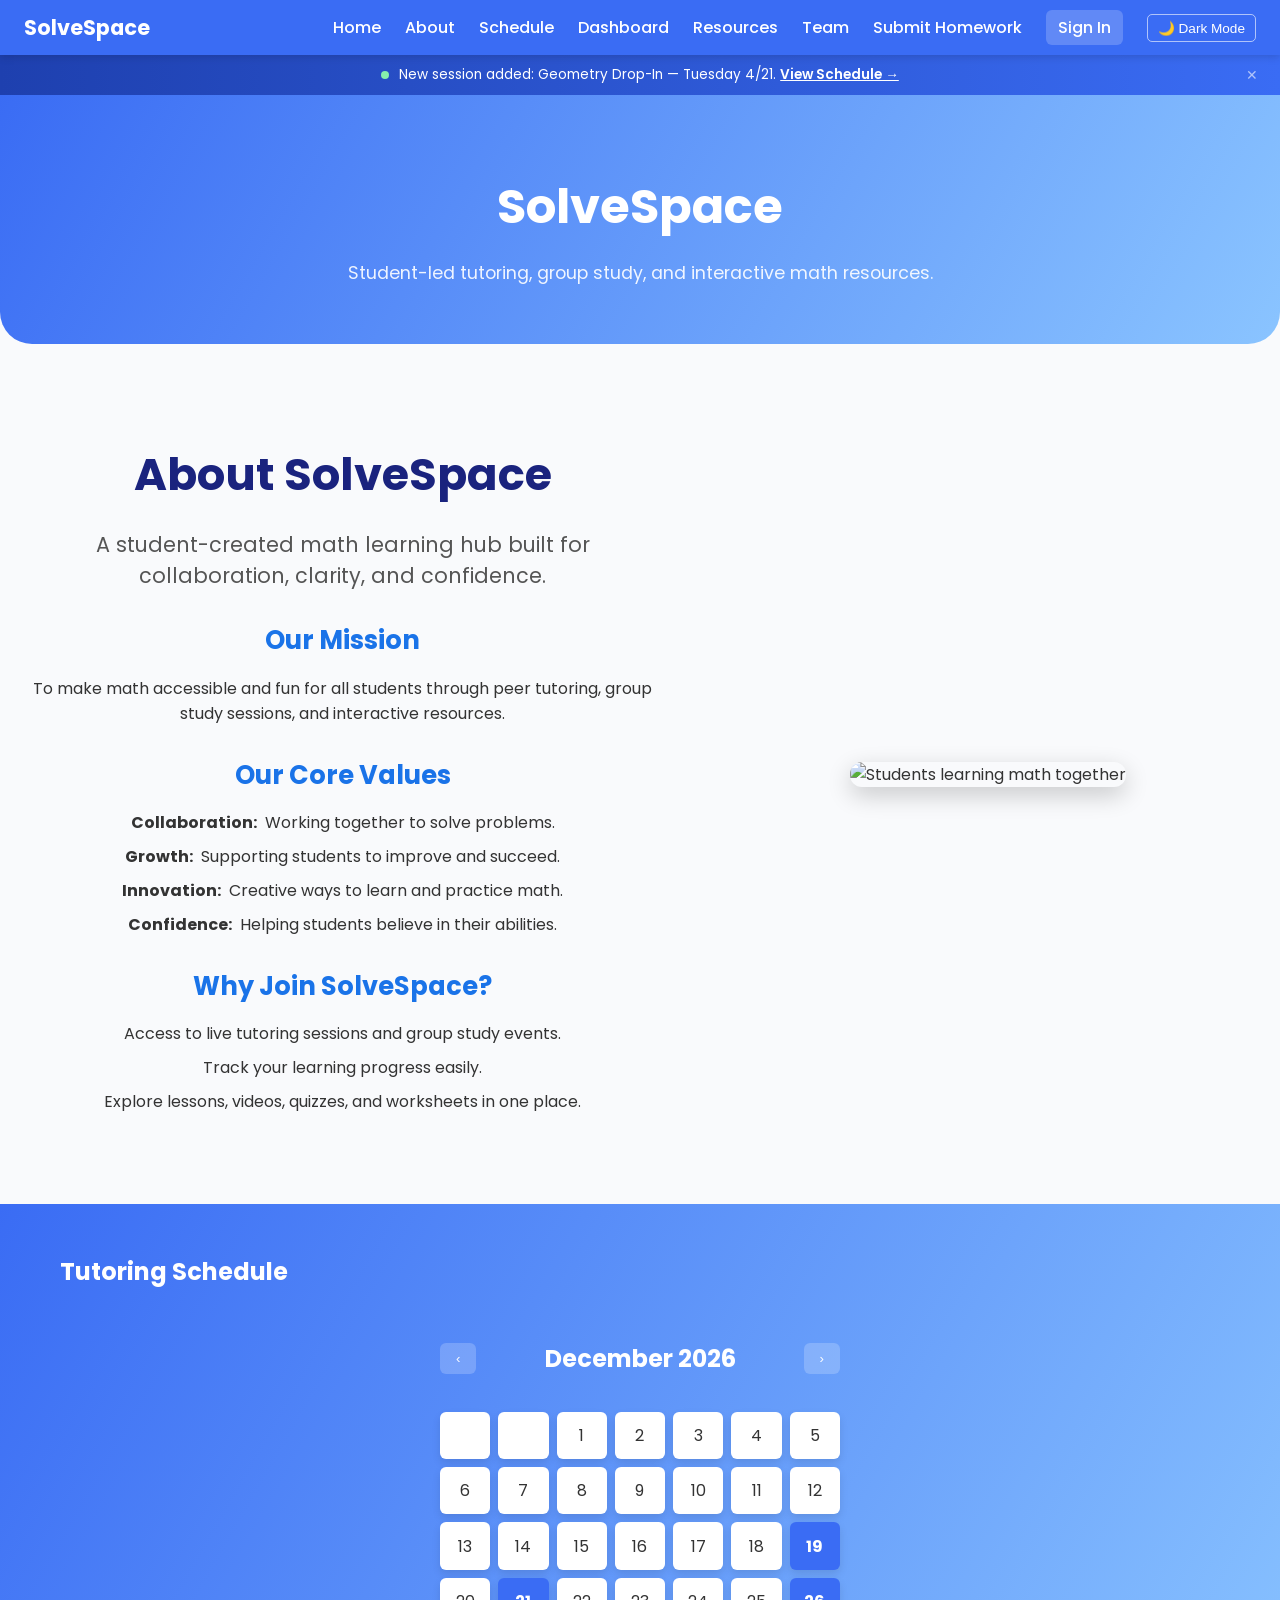
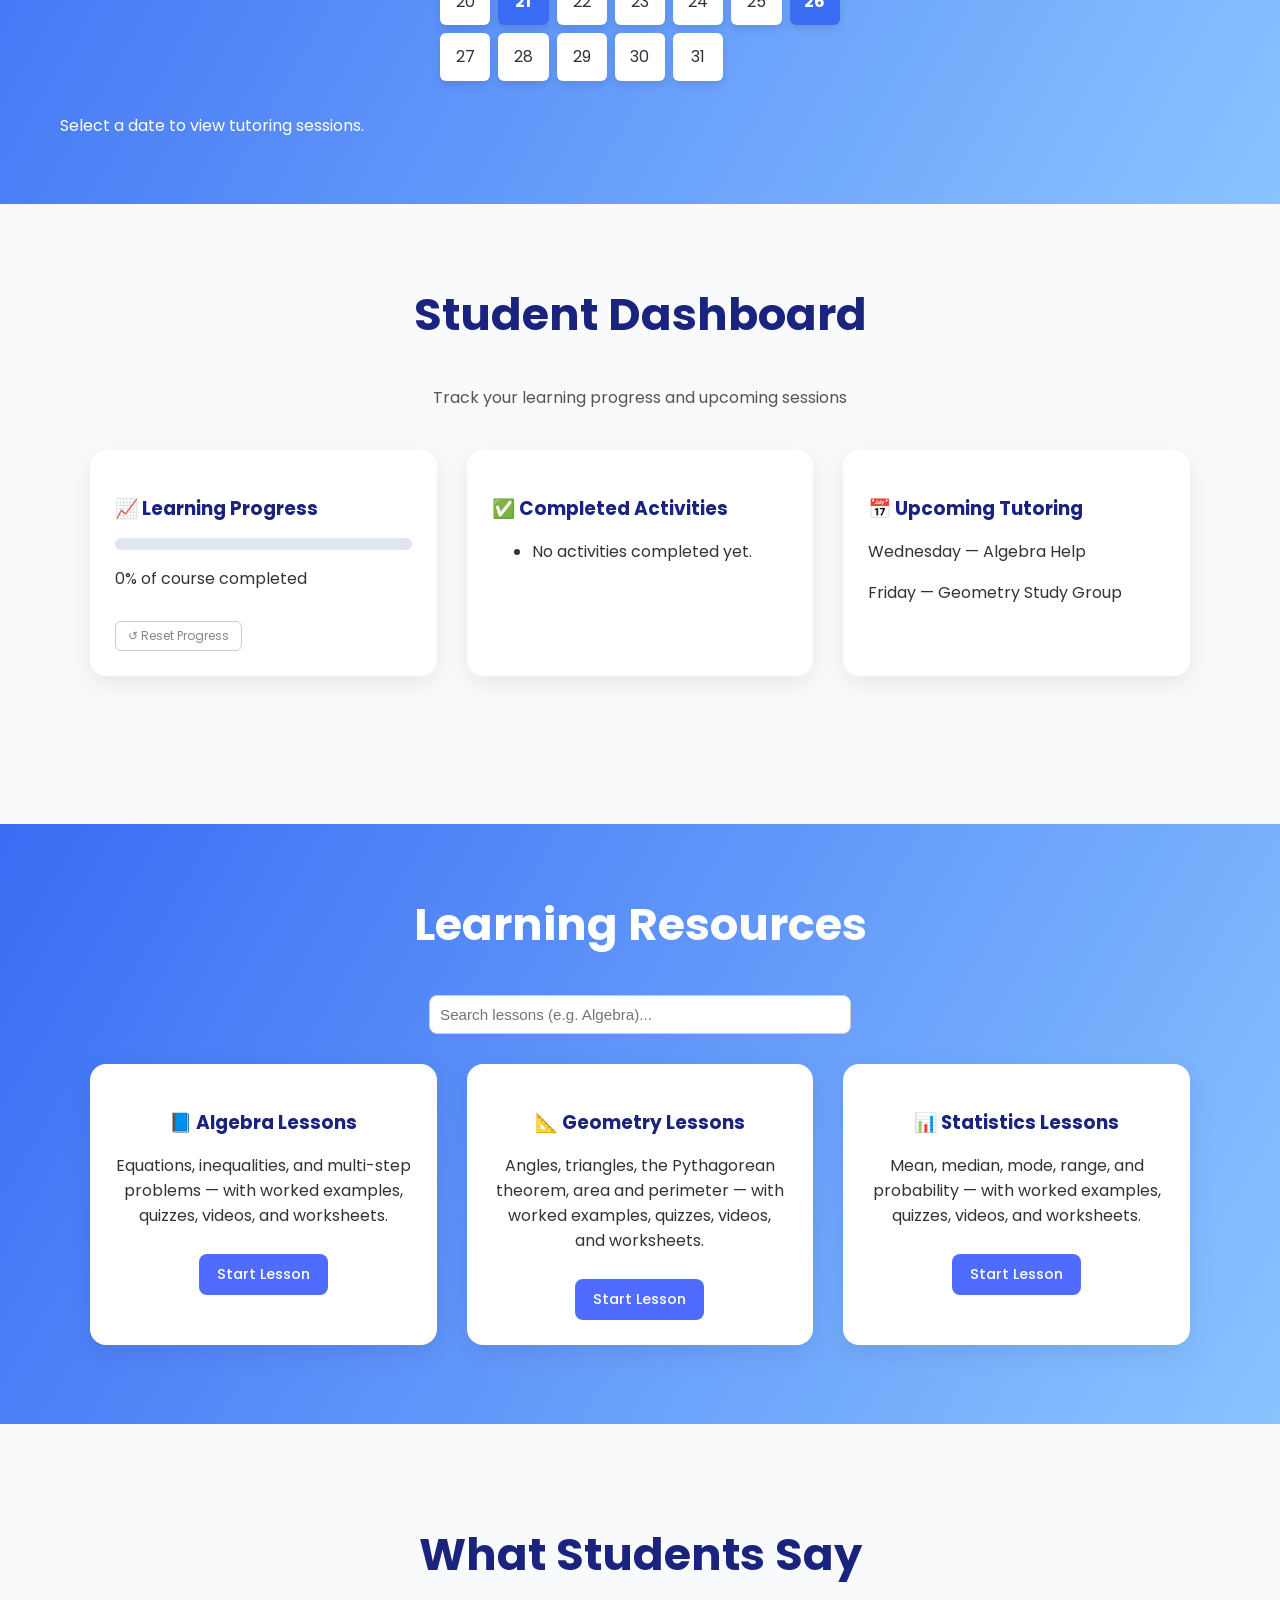
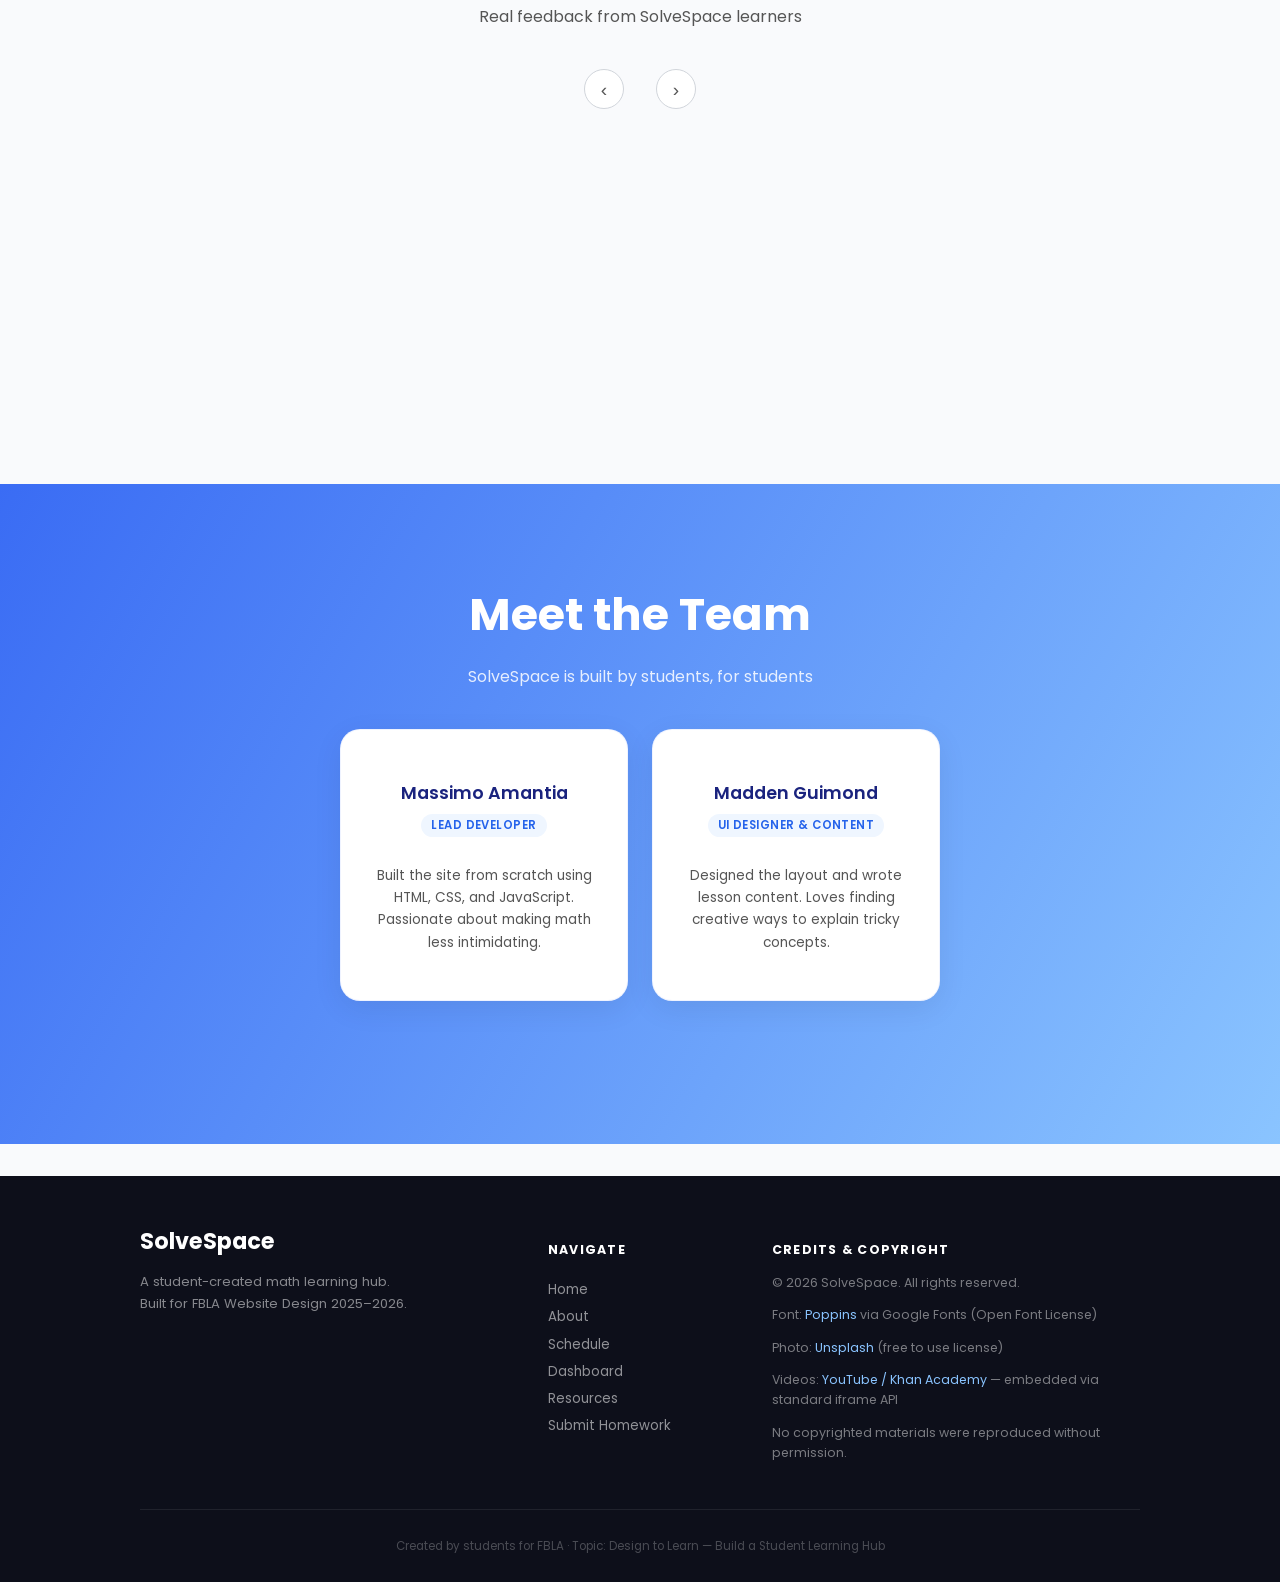
==== commit 004cc4ad: "commit" ====
--- a/index.html
+++ b/index.html
@@ -152,66 +152,7 @@
     <h1 style="font-size:2.8rem; margin-bottom:0.5rem;">What Students Say</h1>
     <p style="color:#555; margin-bottom:2.5rem;">Real feedback from SolveSpace learners</p>
 
-    <div style="max-width:680px; margin:0 auto; position:relative; overflow:hidden;" id="rv-outer">
-      <div id="rv-track" style="display:flex; transition:transform 0.35s cubic-bezier(0.4,0,0.2,1);">
-
-        <div style="min-width:100%; padding:0 8px; box-sizing:border-box;">
-          <div style="background:var(--card-bg,#fff); border-radius:16px; padding:2rem; box-shadow:0 8px 25px rgba(0,0,0,0.08); text-align:left;">
-            <div style="color:#F59E0B; font-size:1.3rem; margin-bottom:10px;">★★★★★</div>
-            <p style="font-size:0.95rem; line-height:1.7; margin:0 0 1.25rem;">"SolveSpace completely changed how I study for math. The step-by-step examples actually make sense — I went from failing quizzes to getting A's in three weeks."</p>
-            <div style="display:flex; align-items:center; gap:12px;">
-              <div style="width:42px;height:42px;border-radius:50%;background:#eff6ff;display:flex;align-items:center;justify-content:center;font-weight:600;color:#3a6cf4;font-size:0.85rem;flex-shrink:0;">JR</div>
-              <div><p style="margin:0;font-weight:600;font-size:0.9rem;">Jamie R.</p><p style="margin:0;font-size:0.78rem;color:#6b7280;">Algebra student</p></div>
-            </div>
-          </div>
-        </div>
-
-        <div style="min-width:100%; padding:0 8px; box-sizing:border-box;">
-          <div style="background:var(--card-bg,#fff); border-radius:16px; padding:2rem; box-shadow:0 8px 25px rgba(0,0,0,0.08); text-align:left;">
-            <div style="color:#F59E0B; font-size:1.3rem; margin-bottom:10px;">★★★★★</div>
-            <p style="font-size:0.95rem; line-height:1.7; margin:0 0 1.25rem;">"The geometry lessons with the hint buttons are genius. I can try the problem first then reveal the hint if I'm stuck. It feels like having a real tutor beside me."</p>
-            <div style="display:flex; align-items:center; gap:12px;">
-              <div style="width:42px;height:42px;border-radius:50%;background:#f5f3ff;display:flex;align-items:center;justify-content:center;font-weight:600;color:#7c3aed;font-size:0.85rem;flex-shrink:0;">SK</div>
-              <div><p style="margin:0;font-weight:600;font-size:0.9rem;">Sofia K.</p><p style="margin:0;font-size:0.78rem;color:#6b7280;">Geometry student</p></div>
-            </div>
-          </div>
-        </div>
-
-        <div style="min-width:100%; padding:0 8px; box-sizing:border-box;">
-          <div style="background:var(--card-bg,#fff); border-radius:16px; padding:2rem; box-shadow:0 8px 25px rgba(0,0,0,0.08); text-align:left;">
-            <div style="color:#F59E0B; font-size:1.3rem; margin-bottom:10px;">★★★★★</div>
-            <p style="font-size:0.95rem; line-height:1.7; margin:0 0 1.25rem;">"I used to dread statistics, but the probability lessons broke it down so simply. The quizzes after each section really lock it in. Highly recommend!"</p>
-            <div style="display:flex; align-items:center; gap:12px;">
-              <div style="width:42px;height:42px;border-radius:50%;background:#f0fdf4;display:flex;align-items:center;justify-content:center;font-weight:600;color:#16a34a;font-size:0.85rem;flex-shrink:0;">MT</div>
-              <div><p style="margin:0;font-weight:600;font-size:0.9rem;">Marcus T.</p><p style="margin:0;font-size:0.78rem;color:#6b7280;">Statistics student</p></div>
-            </div>
-          </div>
-        </div>
-
-        <div style="min-width:100%; padding:0 8px; box-sizing:border-box;">
-          <div style="background:var(--card-bg,#fff); border-radius:16px; padding:2rem; box-shadow:0 8px 25px rgba(0,0,0,0.08); text-align:left;">
-            <div style="color:#F59E0B; font-size:1.3rem; margin-bottom:10px;">★★★★★</div>
-            <p style="font-size:0.95rem; line-height:1.7; margin:0 0 1.25rem;">"The tutoring schedule made it so easy to book sessions. My teacher noticed a real improvement in my homework after just a month of using SolveSpace."</p>
-            <div style="display:flex; align-items:center; gap:12px;">
-              <div style="width:42px;height:42px;border-radius:50%;background:#fff7ed;display:flex;align-items:center;justify-content:center;font-weight:600;color:#ea580c;font-size:0.85rem;flex-shrink:0;">AL</div>
-              <div><p style="margin:0;font-weight:600;font-size:0.9rem;">Aisha L.</p><p style="margin:0;font-size:0.78rem;color:#6b7280;">Pre-Calculus student</p></div>
-            </div>
-          </div>
-        </div>
-
-        <div style="min-width:100%; padding:0 8px; box-sizing:border-box;">
-          <div style="background:var(--card-bg,#fff); border-radius:16px; padding:2rem; box-shadow:0 8px 25px rgba(0,0,0,0.08); text-align:left;">
-            <div style="color:#F59E0B; font-size:1.3rem; margin-bottom:10px;">★★★★★</div>
-            <p style="font-size:0.95rem; line-height:1.7; margin:0 0 1.25rem;">"Watching the progress bar move from 0% to 100% after finishing a lesson felt genuinely rewarding. It keeps me motivated to come back every day."</p>
-            <div style="display:flex; align-items:center; gap:12px;">
-              <div style="width:42px;height:42px;border-radius:50%;background:#eff6ff;display:flex;align-items:center;justify-content:center;font-weight:600;color:#3a6cf4;font-size:0.85rem;flex-shrink:0;">DP</div>
-              <div><p style="margin:0;font-weight:600;font-size:0.9rem;">Daniel P.</p><p style="margin:0;font-size:0.78rem;color:#6b7280;">Algebra &amp; Geometry student</p></div>
-            </div>
-          </div>
-        </div>
-
-      </div>
-    </div>
+   
 
     <!-- Controls -->
     <div style="display:flex; align-items:center; justify-content:center; gap:16px; margin-top:1.5rem;">
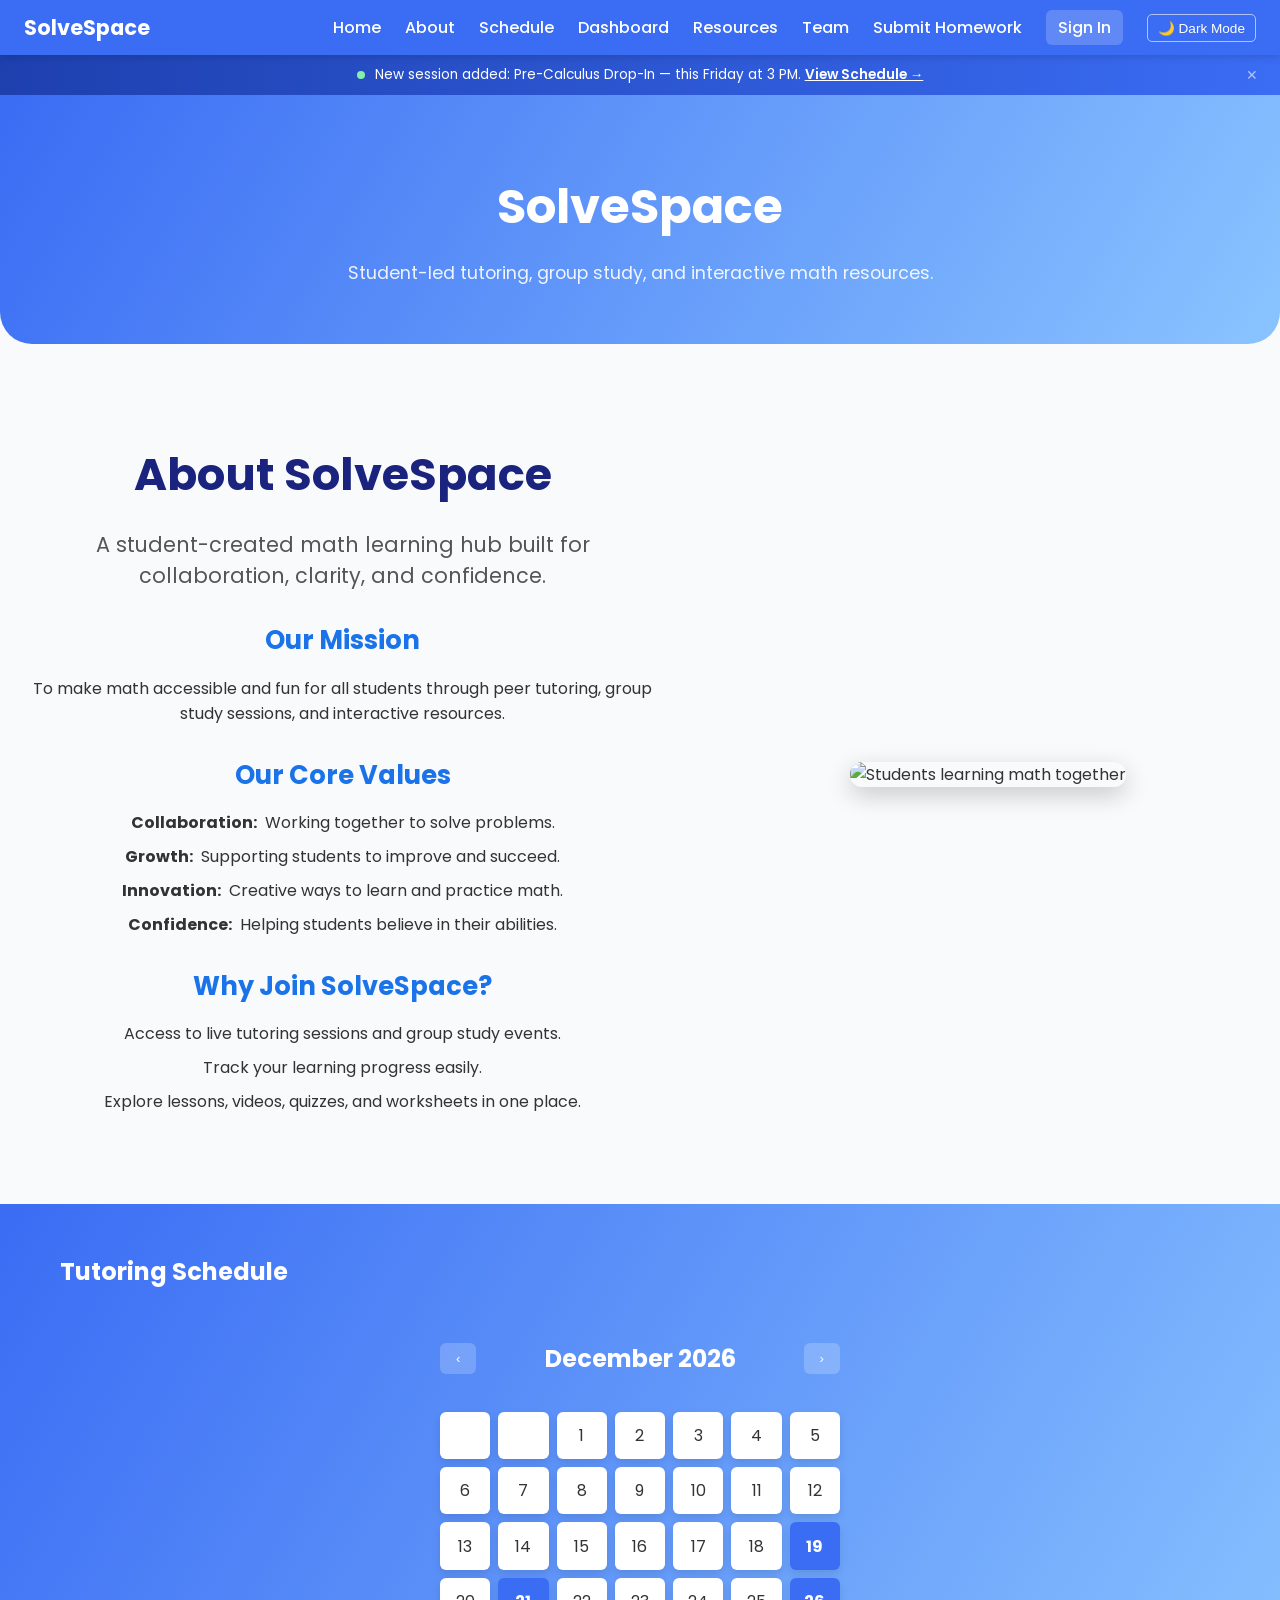
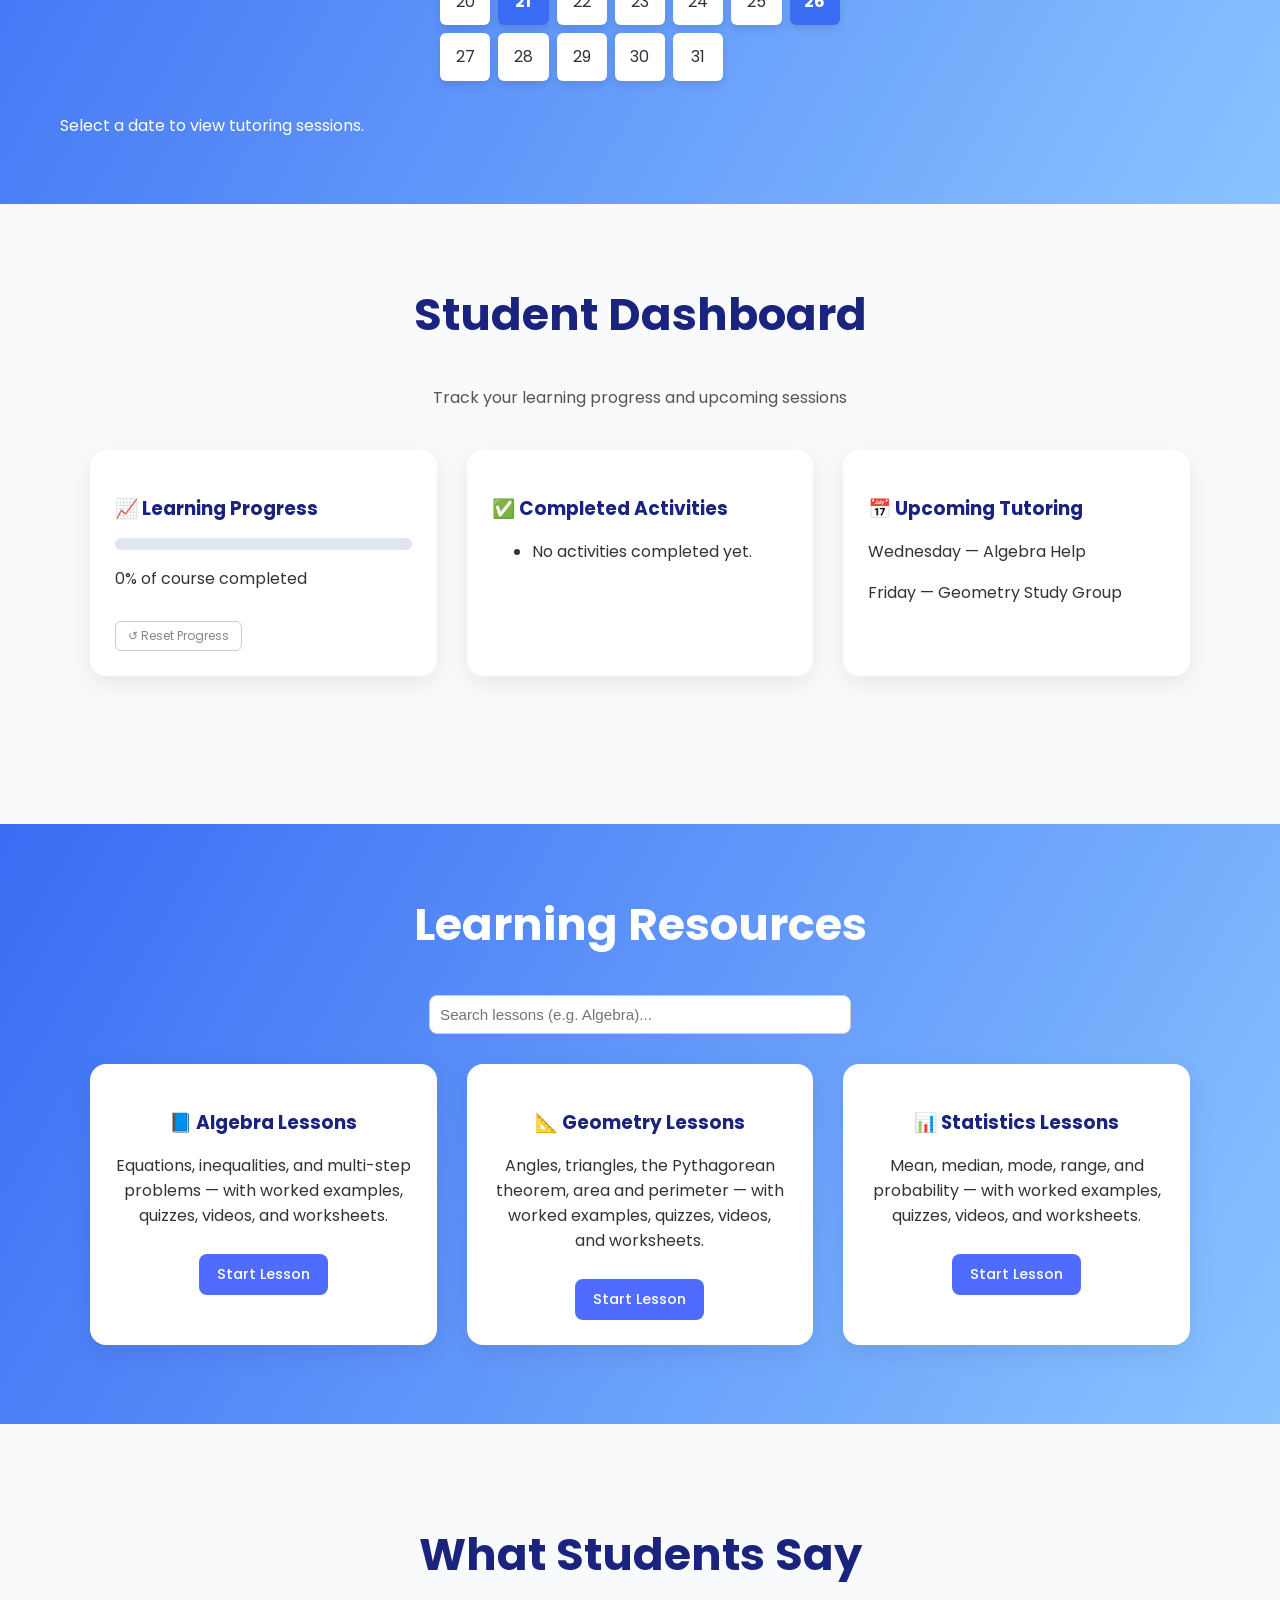
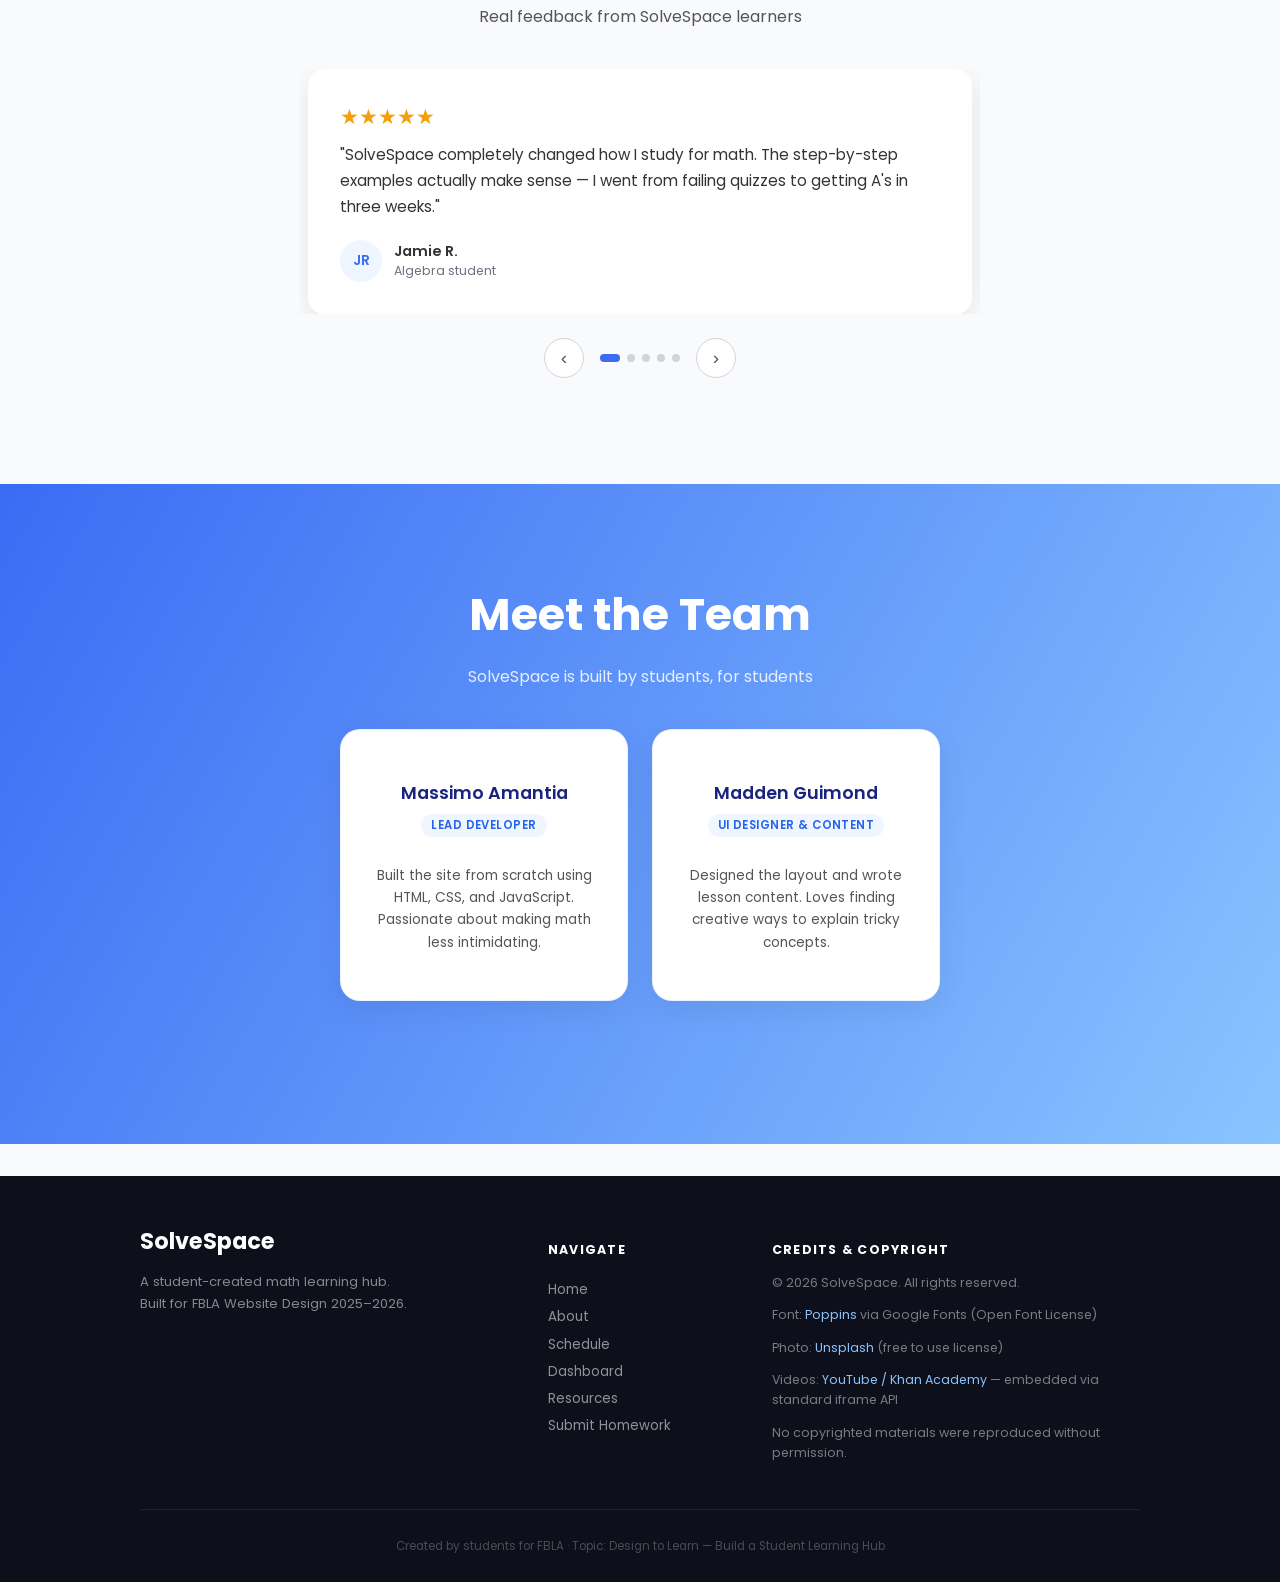
==== commit a87c2261: "fix google auth and sign out" ====
--- a/index.html
+++ b/index.html
@@ -31,7 +31,7 @@
   <!-- Announcement Banner -->
   <div class="announcement-bar" id="announcement-bar">
     <span class="announcement-dot"></span>
-    <span id="announcement-text"> New session added: Geometry Drop-In — Tuesday 4/21. <a href="#schedule" style="color:white;font-weight:600;text-decoration:underline;">View Schedule →</a></span>
+    <span id="announcement-text"> New session added: Pre-Calculus Drop-In — this Friday at 3 PM. <a href="#schedule" style="color:white;font-weight:600;text-decoration:underline;">View Schedule →</a></span>
     <button class="announcement-close" onclick="closeAnnouncement()" aria-label="Dismiss">✕</button>
   </div>
 
@@ -152,7 +152,66 @@
     <h1 style="font-size:2.8rem; margin-bottom:0.5rem;">What Students Say</h1>
     <p style="color:#555; margin-bottom:2.5rem;">Real feedback from SolveSpace learners</p>
 
-   
+    <div style="max-width:680px; margin:0 auto; position:relative; overflow:hidden;" id="rv-outer">
+      <div id="rv-track" style="display:flex; transition:transform 0.35s cubic-bezier(0.4,0,0.2,1);">
+
+        <div style="min-width:100%; padding:0 8px; box-sizing:border-box;">
+          <div style="background:var(--card-bg,#fff); border-radius:16px; padding:2rem; box-shadow:0 8px 25px rgba(0,0,0,0.08); text-align:left;">
+            <div style="color:#F59E0B; font-size:1.3rem; margin-bottom:10px;">★★★★★</div>
+            <p style="font-size:0.95rem; line-height:1.7; margin:0 0 1.25rem;">"SolveSpace completely changed how I study for math. The step-by-step examples actually make sense — I went from failing quizzes to getting A's in three weeks."</p>
+            <div style="display:flex; align-items:center; gap:12px;">
+              <div style="width:42px;height:42px;border-radius:50%;background:#eff6ff;display:flex;align-items:center;justify-content:center;font-weight:600;color:#3a6cf4;font-size:0.85rem;flex-shrink:0;">JR</div>
+              <div><p style="margin:0;font-weight:600;font-size:0.9rem;">Jamie R.</p><p style="margin:0;font-size:0.78rem;color:#6b7280;">Algebra student</p></div>
+            </div>
+          </div>
+        </div>
+
+        <div style="min-width:100%; padding:0 8px; box-sizing:border-box;">
+          <div style="background:var(--card-bg,#fff); border-radius:16px; padding:2rem; box-shadow:0 8px 25px rgba(0,0,0,0.08); text-align:left;">
+            <div style="color:#F59E0B; font-size:1.3rem; margin-bottom:10px;">★★★★★</div>
+            <p style="font-size:0.95rem; line-height:1.7; margin:0 0 1.25rem;">"The geometry lessons with the hint buttons are genius. I can try the problem first then reveal the hint if I'm stuck. It feels like having a real tutor beside me."</p>
+            <div style="display:flex; align-items:center; gap:12px;">
+              <div style="width:42px;height:42px;border-radius:50%;background:#f5f3ff;display:flex;align-items:center;justify-content:center;font-weight:600;color:#7c3aed;font-size:0.85rem;flex-shrink:0;">SK</div>
+              <div><p style="margin:0;font-weight:600;font-size:0.9rem;">Sofia K.</p><p style="margin:0;font-size:0.78rem;color:#6b7280;">Geometry student</p></div>
+            </div>
+          </div>
+        </div>
+
+        <div style="min-width:100%; padding:0 8px; box-sizing:border-box;">
+          <div style="background:var(--card-bg,#fff); border-radius:16px; padding:2rem; box-shadow:0 8px 25px rgba(0,0,0,0.08); text-align:left;">
+            <div style="color:#F59E0B; font-size:1.3rem; margin-bottom:10px;">★★★★★</div>
+            <p style="font-size:0.95rem; line-height:1.7; margin:0 0 1.25rem;">"I used to dread statistics, but the probability lessons broke it down so simply. The quizzes after each section really lock it in. Highly recommend!"</p>
+            <div style="display:flex; align-items:center; gap:12px;">
+              <div style="width:42px;height:42px;border-radius:50%;background:#f0fdf4;display:flex;align-items:center;justify-content:center;font-weight:600;color:#16a34a;font-size:0.85rem;flex-shrink:0;">MT</div>
+              <div><p style="margin:0;font-weight:600;font-size:0.9rem;">Marcus T.</p><p style="margin:0;font-size:0.78rem;color:#6b7280;">Statistics student</p></div>
+            </div>
+          </div>
+        </div>
+
+        <div style="min-width:100%; padding:0 8px; box-sizing:border-box;">
+          <div style="background:var(--card-bg,#fff); border-radius:16px; padding:2rem; box-shadow:0 8px 25px rgba(0,0,0,0.08); text-align:left;">
+            <div style="color:#F59E0B; font-size:1.3rem; margin-bottom:10px;">★★★★★</div>
+            <p style="font-size:0.95rem; line-height:1.7; margin:0 0 1.25rem;">"The tutoring schedule made it so easy to book sessions. My teacher noticed a real improvement in my homework after just a month of using SolveSpace."</p>
+            <div style="display:flex; align-items:center; gap:12px;">
+              <div style="width:42px;height:42px;border-radius:50%;background:#fff7ed;display:flex;align-items:center;justify-content:center;font-weight:600;color:#ea580c;font-size:0.85rem;flex-shrink:0;">AL</div>
+              <div><p style="margin:0;font-weight:600;font-size:0.9rem;">Aisha L.</p><p style="margin:0;font-size:0.78rem;color:#6b7280;">Pre-Calculus student</p></div>
+            </div>
+          </div>
+        </div>
+
+        <div style="min-width:100%; padding:0 8px; box-sizing:border-box;">
+          <div style="background:var(--card-bg,#fff); border-radius:16px; padding:2rem; box-shadow:0 8px 25px rgba(0,0,0,0.08); text-align:left;">
+            <div style="color:#F59E0B; font-size:1.3rem; margin-bottom:10px;">★★★★★</div>
+            <p style="font-size:0.95rem; line-height:1.7; margin:0 0 1.25rem;">"Watching the progress bar move from 0% to 100% after finishing a lesson felt genuinely rewarding. It keeps me motivated to come back every day."</p>
+            <div style="display:flex; align-items:center; gap:12px;">
+              <div style="width:42px;height:42px;border-radius:50%;background:#eff6ff;display:flex;align-items:center;justify-content:center;font-weight:600;color:#3a6cf4;font-size:0.85rem;flex-shrink:0;">DP</div>
+              <div><p style="margin:0;font-weight:600;font-size:0.9rem;">Daniel P.</p><p style="margin:0;font-size:0.78rem;color:#6b7280;">Algebra &amp; Geometry student</p></div>
+            </div>
+          </div>
+        </div>
+
+      </div>
+    </div>
 
     <!-- Controls -->
     <div style="display:flex; align-items:center; justify-content:center; gap:16px; margin-top:1.5rem;">
@@ -273,25 +332,68 @@
   </footer>
 
   <script src="script.js"></script>
+
+  <!-- Firebase SDK -->
+  <script src="https://www.gstatic.com/firebasejs/10.12.2/firebase-app-compat.js"></script>
+  <script src="https://www.gstatic.com/firebasejs/10.12.2/firebase-auth-compat.js"></script>
+
   <script>
-    // ── SESSION NAV ──────────────────────────────────────────
-    (function() {
-      const session = JSON.parse(localStorage.getItem('ss-session') || '{}');
+    // ── FIREBASE CONFIG ───────────────────────────────────────
+    const firebaseConfig = {
+      apiKey:            "AIzaSyBCb0Cklt60pdxBE7oLuyuGlYdJoK4iqSk",
+      authDomain:        "dv-peer-tutoring.firebaseapp.com",
+      projectId:         "dv-peer-tutoring",
+      storageBucket:     "dv-peer-tutoring.firebasestorage.app",
+      messagingSenderId: "213126769176",
+      appId:             "1:213126769176:web:a89c92a8c1f80096cc316d"
+    };
+
+    firebase.initializeApp(firebaseConfig);
+    const auth = firebase.auth();
+
+    // ── SESSION NAV ───────────────────────────────────────────
+    function updateNav(name, email) {
       const authItem = document.getElementById('nav-auth-item');
-      if (session.loggedIn && session.username) {
-        // Show username + sign out button
-        authItem.innerHTML = `
-          <span style="color:rgba(255,255,255,0.9); font-size:0.85rem; font-weight:600;">👤 ${session.username}</span>
-          &nbsp;
-          <button onclick="signOut()" style="background:rgba(255,255,255,0.2); border:1px solid rgba(255,255,255,0.5); color:white; border-radius:6px; padding:4px 10px; font-size:0.8rem; cursor:pointer; font-family:inherit;">Sign Out</button>
-        `;
-        // Personalise dashboard subtitle
-        const sub = document.getElementById('dashboard-subtitle');
-        if (sub) sub.textContent = `Welcome back, ${session.username}! Here's your progress.`;
+      const displayName = name || email || 'Student';
+      const initials = displayName.split(' ').map(w => w[0]).join('').toUpperCase().slice(0,2);
+
+      authItem.innerHTML = `
+        <div style="display:flex; align-items:center; gap:8px;">
+          <div style="width:30px;height:30px;border-radius:50%;background:rgba(255,255,255,0.25);display:flex;align-items:center;justify-content:center;font-size:0.75rem;font-weight:700;color:white;">${initials}</div>
+          <span style="color:rgba(255,255,255,0.95); font-size:0.85rem; font-weight:600;">${displayName.split(' ')[0]}</span>
+          <button onclick="signOut()" style="background:rgba(255,255,255,0.2); border:1px solid rgba(255,255,255,0.4); color:white; border-radius:6px; padding:4px 10px; font-size:0.78rem; cursor:pointer; font-family:inherit; transition:background 0.2s;" onmouseover="this.style.background='rgba(255,255,255,0.35)'" onmouseout="this.style.background='rgba(255,255,255,0.2)'">Sign Out</button>
+        </div>
+      `;
+
+      // Personalise dashboard subtitle
+      const sub = document.getElementById('dashboard-subtitle');
+      if (sub) sub.textContent = `Welcome back, ${displayName.split(' ')[0]}! Here's your progress.`;
+    }
+
+    // Check Firebase auth state first
+    auth.onAuthStateChanged(function(user) {
+      if (user) {
+        updateNav(user.displayName, user.email);
+        localStorage.setItem('ss-session', JSON.stringify({
+          loggedIn: true,
+          username: user.displayName || user.email.split('@')[0],
+          email: user.email
+        }));
+      } else {
+        const session = JSON.parse(localStorage.getItem('ss-session') || '{}');
+        if (session.loggedIn && session.username) {
+          updateNav(session.username, session.email);
+        }
       }
-    })();
-
+    });
+  </script>
+
+  <script>
+    // ── SIGN OUT — must be global so onclick can find it ─────
     function signOut() {
+      if (typeof firebase !== 'undefined') {
+        firebase.auth().signOut().catch(function(){});
+      }
       localStorage.removeItem('ss-session');
       window.location.href = 'login.html';
     }
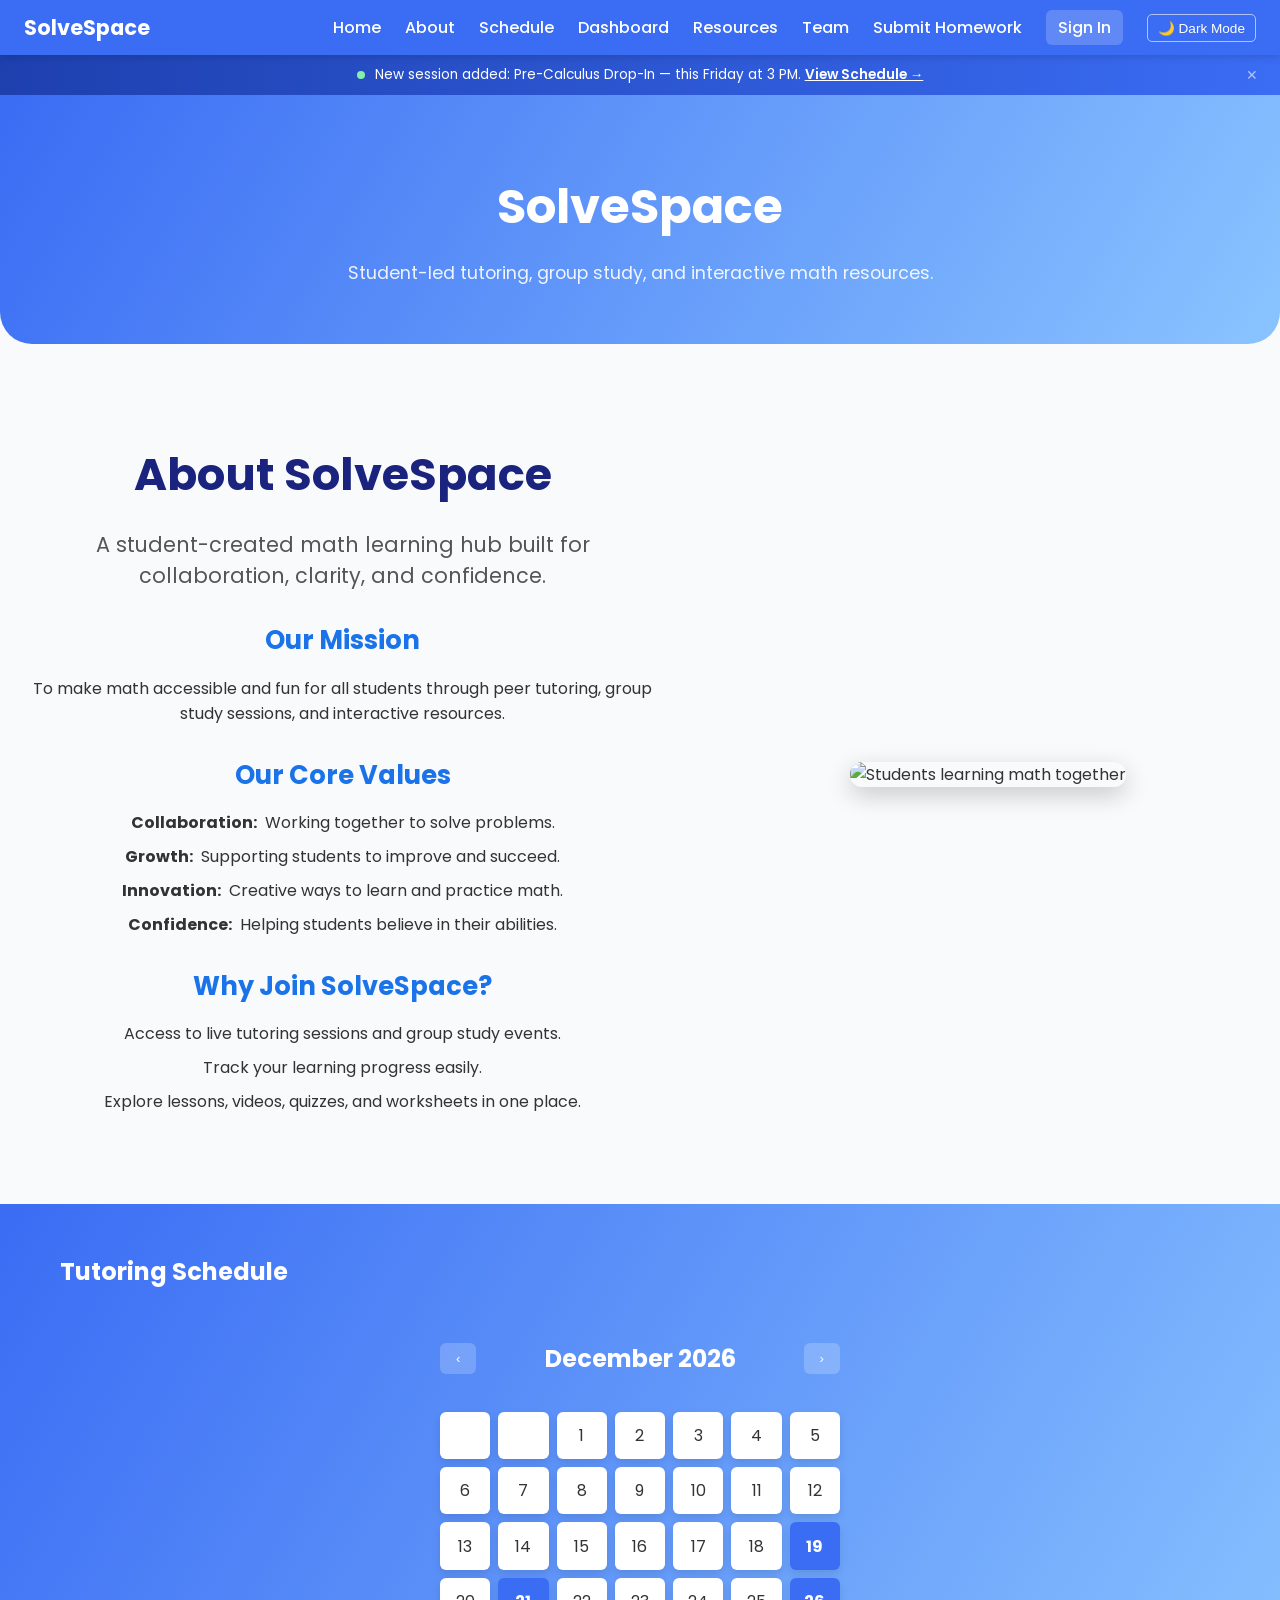
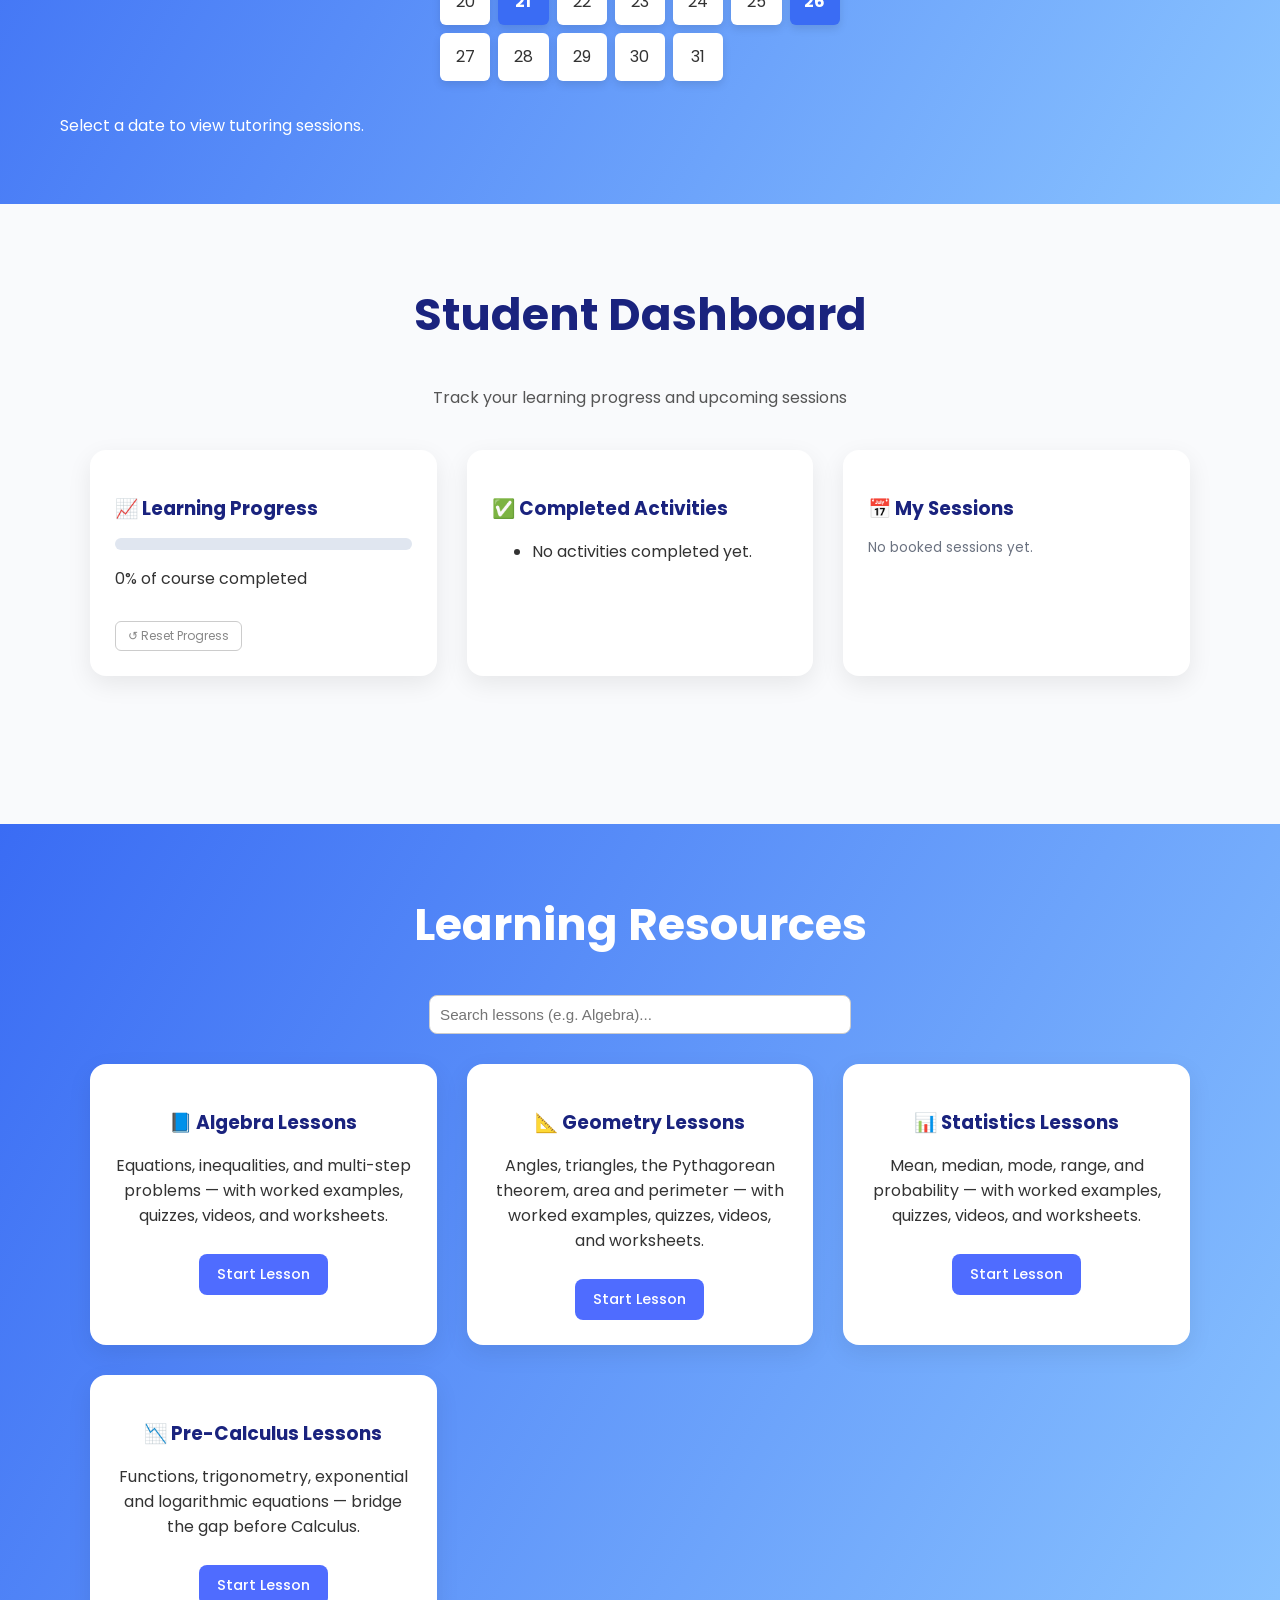
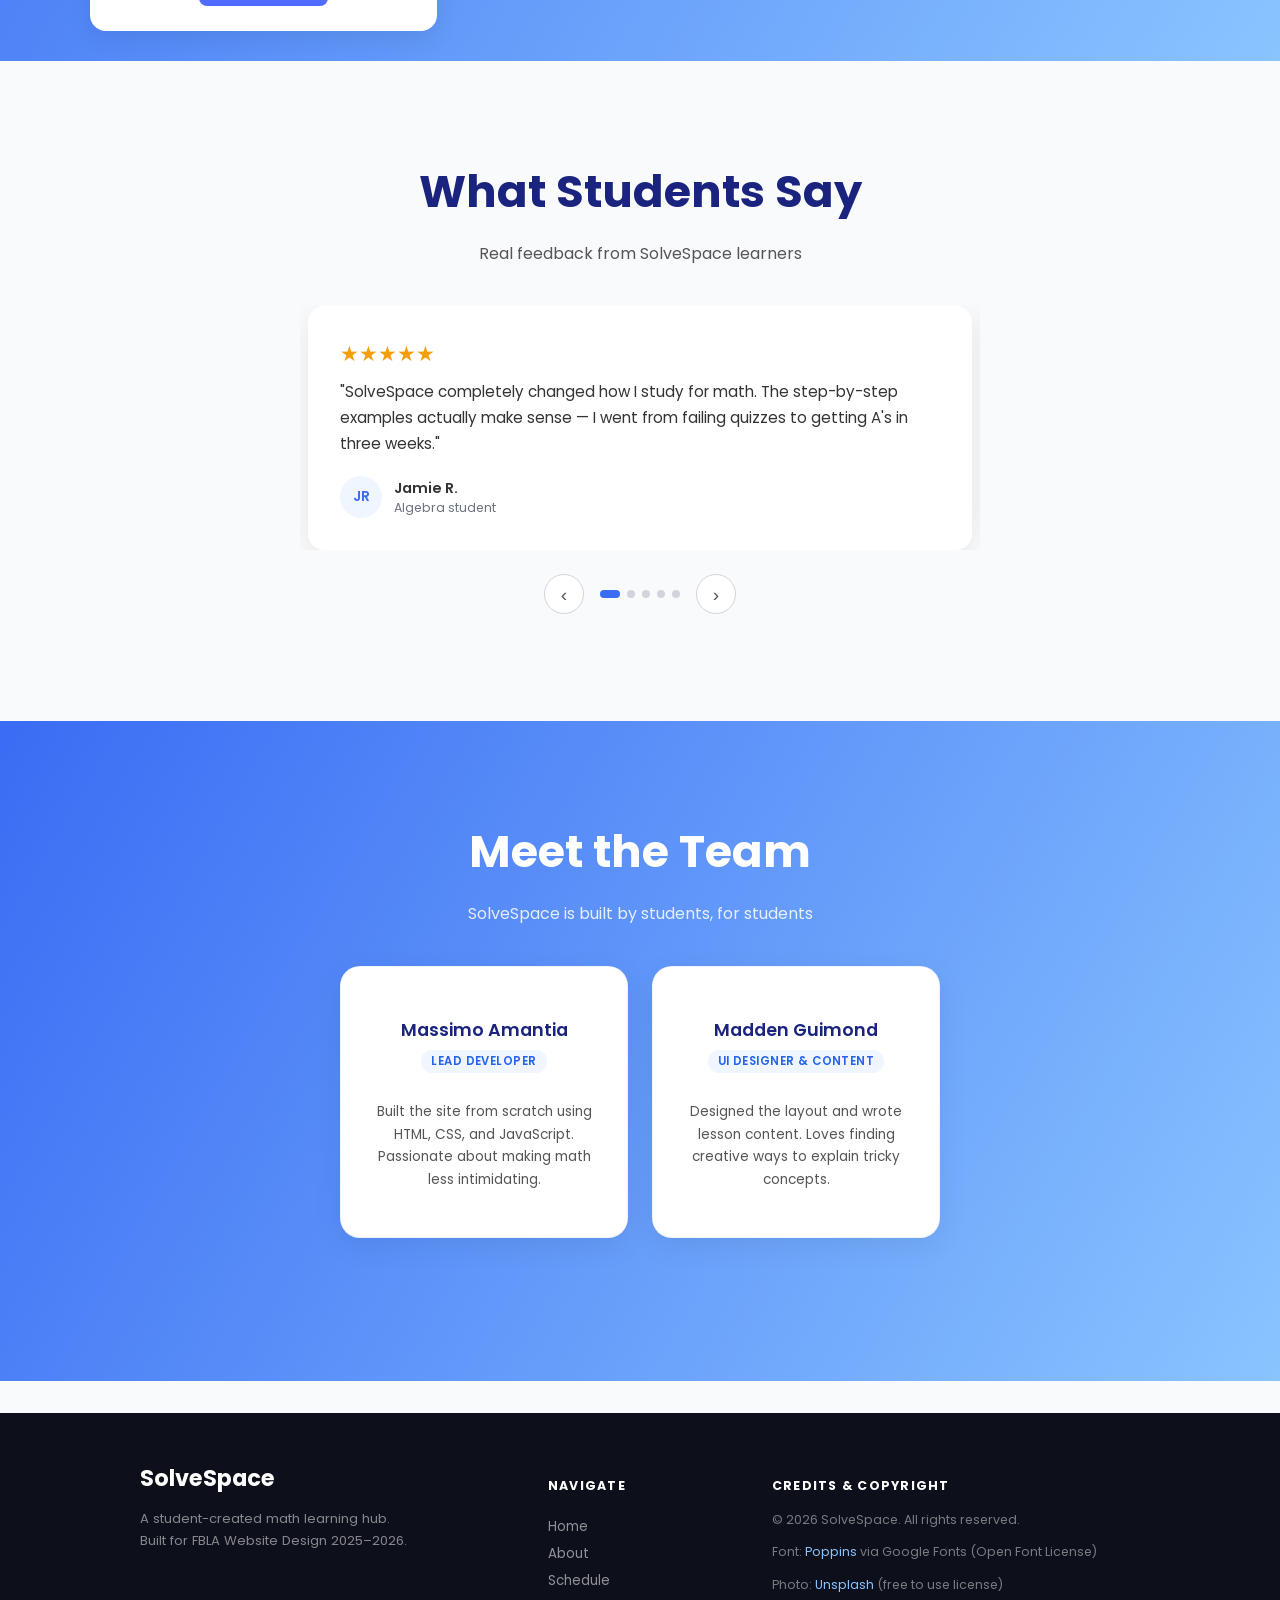
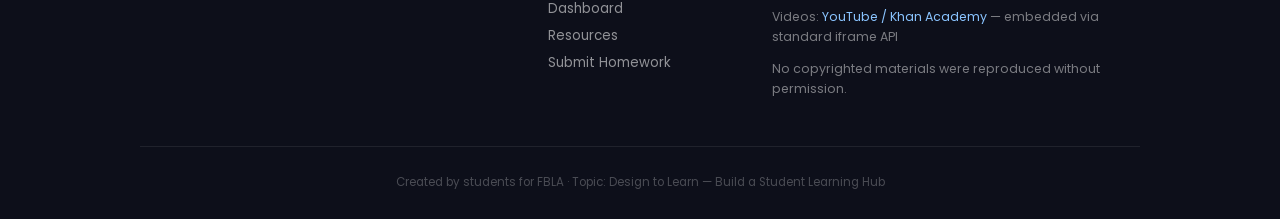
==== commit 6eafe0d0: "commit" ====
--- a/index.html
+++ b/index.html
@@ -21,6 +21,8 @@
       <li><a href="#resources">Resources</a></li>
       <li><a href="#team">Team</a></li>
       <li><a href="upload.html">Submit Homework</a></li>
+      <!-- Admin link — shown only when role=admin -->
+      <li id="nav-admin-item" style="display:none;"><a href="admin.html" class="nav-btn" style="background:rgba(239,68,68,0.2); border-color:rgba(239,68,68,0.5);">Admin</a></li>
       <!-- Auth item — swapped by JS based on session -->
       <li id="nav-auth-item"><a href="login.html" class="nav-btn">Sign In</a></li>
       <li><button id="theme-toggle" onclick="toggleDarkMode()">🌙 Dark Mode</button></li>
@@ -89,6 +91,17 @@
     <div class="session-info card" id="sessionInfo">
       <p>Select a date to view tutoring sessions.</p>
     </div>
+
+    <!-- Session booking panel (shown when a session date is clicked) -->
+    <div id="booking-panel" style="display:none; margin-top:1.25rem;">
+      <div style="background:#fff; border-radius:14px; padding:1.5rem; box-shadow:0 4px 20px rgba(58,108,244,0.1); max-width:520px; margin:0 auto;">
+        <h3 id="booking-session-title" style="margin-bottom:0.5rem; font-size:1rem;"></h3>
+        <p id="booking-session-detail" style="color:#6b7280; font-size:0.85rem; margin-bottom:1rem;"></p>
+        <div id="booking-enrolled-count" style="font-size:0.82rem; color:#374151; margin-bottom:1rem;"></div>
+        <button id="booking-btn" class="lesson-link-btn" onclick="bookSession()" style="font-size:0.9rem;">Book This Session</button>
+        <p id="booking-msg" style="font-size:0.8rem; margin-top:0.75rem; color:#16a34a;"></p>
+      </div>
+    </div>
   </section>
 
   <!-- Dashboard -->
@@ -117,9 +130,10 @@
         </ul>
       </div>
       <div class="dashboard-card">
-        <h3>📅 Upcoming Tutoring</h3>
-        <p>Wednesday — Algebra Help</p>
-        <p>Friday — Geometry Study Group</p>
+        <h3>📅 My Sessions</h3>
+        <div id="my-sessions-list">
+          <p style="color:#6b7280; font-size:0.85rem;">No booked sessions yet.</p>
+        </div>
       </div>
     </div>
   </section>
@@ -144,6 +158,11 @@
         <p>Mean, median, mode, range, and probability — with worked examples, quizzes, videos, and worksheets.</p>
         <a href="lesson-statistics.html" class="lesson-link-btn">Start Lesson</a>
       </div>
+      <div class="resource-card">
+        <h3>📉 Pre-Calculus Lessons</h3>
+        <p>Functions, trigonometry, exponential and logarithmic equations — bridge the gap before Calculus.</p>
+        <a href="lesson-precalc.html" class="lesson-link-btn">Start Lesson</a>
+      </div>
     </div>
   </section>
 
@@ -231,7 +250,6 @@
     var cur    = 0;
     var startX = 0;
 
-    // Build dots
     for (var i = 0; i < total; i++) {
       var d = document.createElement('button');
       d.style.cssText = 'width:8px;height:8px;border-radius:50%;border:none;padding:0;cursor:pointer;transition:all 0.2s;background:#d1d5db;';
@@ -255,16 +273,13 @@
       });
     }
 
-    // Dot clicks
     Array.from(dotsEl.children).forEach(function(d) {
       d.addEventListener('click', function() { go(parseInt(this.getAttribute('data-i'))); });
     });
 
-    // Arrow clicks
     prev.addEventListener('click', function() { go(cur - 1); });
     next.addEventListener('click', function() { go(cur + 1); });
 
-    // Touch swipe
     var outer = document.getElementById('rv-outer');
     outer.addEventListener('touchstart', function(e) { startX = e.touches[0].clientX; }, {passive: true});
     outer.addEventListener('touchend',   function(e) {
@@ -272,7 +287,6 @@
       if (Math.abs(dx) > 40) go(dx < 0 ? cur + 1 : cur - 1);
     });
 
-    // Mouse drag
     outer.addEventListener('mousedown', function(e) { startX = e.clientX; });
     outer.addEventListener('mouseup',   function(e) {
       var dx = e.clientX - startX;
@@ -336,67 +350,208 @@
   <!-- Firebase SDK -->
   <script src="https://www.gstatic.com/firebasejs/10.12.2/firebase-app-compat.js"></script>
   <script src="https://www.gstatic.com/firebasejs/10.12.2/firebase-auth-compat.js"></script>
+  <script src="https://www.gstatic.com/firebasejs/10.12.2/firebase-firestore-compat.js"></script>
+  <script src="firebase-config.js"></script>
 
   <script>
-    // ── FIREBASE CONFIG ───────────────────────────────────────
-    const firebaseConfig = {
-      apiKey:            "AIzaSyBCb0Cklt60pdxBE7oLuyuGlYdJoK4iqSk",
-      authDomain:        "dv-peer-tutoring.firebaseapp.com",
-      projectId:         "dv-peer-tutoring",
-      storageBucket:     "dv-peer-tutoring.firebasestorage.app",
-      messagingSenderId: "213126769176",
-      appId:             "1:213126769176:web:a89c92a8c1f80096cc316d"
-    };
-
-    firebase.initializeApp(firebaseConfig);
-    const auth = firebase.auth();
-
     // ── SESSION NAV ───────────────────────────────────────────
-    function updateNav(name, email) {
-      const authItem = document.getElementById('nav-auth-item');
-      const displayName = name || email || 'Student';
-      const initials = displayName.split(' ').map(w => w[0]).join('').toUpperCase().slice(0,2);
-
-      authItem.innerHTML = `
-        <div style="display:flex; align-items:center; gap:8px;">
-          <div style="width:30px;height:30px;border-radius:50%;background:rgba(255,255,255,0.25);display:flex;align-items:center;justify-content:center;font-size:0.75rem;font-weight:700;color:white;">${initials}</div>
-          <span style="color:rgba(255,255,255,0.95); font-size:0.85rem; font-weight:600;">${displayName.split(' ')[0]}</span>
-          <button onclick="signOut()" style="background:rgba(255,255,255,0.2); border:1px solid rgba(255,255,255,0.4); color:white; border-radius:6px; padding:4px 10px; font-size:0.78rem; cursor:pointer; font-family:inherit; transition:background 0.2s;" onmouseover="this.style.background='rgba(255,255,255,0.35)'" onmouseout="this.style.background='rgba(255,255,255,0.2)'">Sign Out</button>
-        </div>
-      `;
-
-      // Personalise dashboard subtitle
-      const sub = document.getElementById('dashboard-subtitle');
-      if (sub) sub.textContent = `Welcome back, ${displayName.split(' ')[0]}! Here's your progress.`;
-    }
-
-    // Check Firebase auth state first
+    function updateNav(user, role) {
+      var authItem  = document.getElementById('nav-auth-item');
+      var adminItem = document.getElementById('nav-admin-item');
+      var displayName = (user.displayName || user.email || 'Student');
+      var initials = displayName.split(' ').map(function(w) { return w[0]; }).join('').toUpperCase().slice(0,2);
+
+      authItem.innerHTML =
+        '<div style="display:flex; align-items:center; gap:8px;">' +
+          '<div style="width:30px;height:30px;border-radius:50%;background:rgba(255,255,255,0.25);display:flex;align-items:center;justify-content:center;font-size:0.75rem;font-weight:700;color:white;">' + initials + '</div>' +
+          '<span style="color:rgba(255,255,255,0.95); font-size:0.85rem; font-weight:600;">' + displayName.split(' ')[0] + '</span>' +
+          '<button onclick="signOut()" style="background:rgba(255,255,255,0.2); border:1px solid rgba(255,255,255,0.4); color:white; border-radius:6px; padding:4px 10px; font-size:0.78rem; cursor:pointer; font-family:inherit; transition:background 0.2s;" onmouseover="this.style.background=\'rgba(255,255,255,0.35)\'" onmouseout="this.style.background=\'rgba(255,255,255,0.2)\'">Sign Out</button>' +
+        '</div>';
+
+      if (role === 'admin' || role === 'tutor') adminItem.style.display = '';
+
+      var sub = document.getElementById('dashboard-subtitle');
+      if (sub) sub.textContent = 'Welcome back, ' + displayName.split(' ')[0] + '! Here\'s your progress.';
+    }
+
+    // ── SHOW CACHED SESSION IMMEDIATELY ───────────────────────
+    // Firebase's own auth check is async and can be slow (or, when the
+    // page is opened via file://, never fire at all because IndexedDB
+    // persistence is blocked). Render from the last known session right
+    // away so the nav doesn't get stuck on "Sign In" after a real login;
+    // onAuthStateChanged below still runs and reconciles once it resolves.
+    (function () {
+      var cached = JSON.parse(localStorage.getItem('ss-session') || '{}');
+      if (cached.loggedIn && cached.username) {
+        updateNav({ displayName: cached.username, email: cached.email }, cached.role || 'student');
+      }
+    })();
+
+    // ── FIREBASE AUTH STATE ──────────────────────────────────
     auth.onAuthStateChanged(function(user) {
       if (user) {
-        updateNav(user.displayName, user.email);
-        localStorage.setItem('ss-session', JSON.stringify({
-          loggedIn: true,
-          username: user.displayName || user.email.split('@')[0],
-          email: user.email
-        }));
+        // Load role from Firestore, then update nav + progress
+        db.collection('users').doc(user.uid).get().then(function(snap) {
+          var role = snap.exists ? (snap.data().role || 'student') : 'student';
+          localStorage.setItem('ss-session', JSON.stringify({
+            loggedIn: true,
+            uid:      user.uid,
+            username: user.displayName || user.email.split('@')[0],
+            email:    user.email,
+            role:     role
+          }));
+          // Redirect admins who landed here from login
+          if (role === 'admin' && window.location.hash === '#dashboard') {
+            window.location.href = 'admin.html';
+            return;
+          }
+          updateNav(user, role);
+          loadProgressFromFirestore(user.uid);
+          loadMySessions(user.uid);
+        }).catch(function() {
+          updateNav(user, 'student');
+          loadProgressFromFirestore(user.uid);
+        });
       } else {
-        const session = JSON.parse(localStorage.getItem('ss-session') || '{}');
+        var session = JSON.parse(localStorage.getItem('ss-session') || '{}');
         if (session.loggedIn && session.username) {
-          updateNav(session.username, session.email);
+          updateNav({ displayName: session.username, email: session.email }, session.role || 'student');
         }
       }
     });
-  </script>
-
-  <script>
-    // ── SIGN OUT — must be global so onclick can find it ─────
+
+    // ── PROGRESS FROM FIRESTORE ──────────────────────────────
+    function loadProgressFromFirestore(uid) {
+      db.collection('users').doc(uid).get().then(function(snap) {
+        if (!snap.exists) return;
+        var data = snap.data();
+        var completed = data.completed || [];
+        // Sync to localStorage for script.js to use
+        localStorage.setItem('completed', JSON.stringify(completed));
+        renderCompleted();
+      }).catch(function() {
+        renderCompleted(); // fall back to localStorage
+      });
+    }
+
+    // ── MY BOOKED SESSIONS ────────────────────────────────────
+    function loadMySessions(uid) {
+      db.collection('bookings')
+        .where('userId', '==', uid)
+        .orderBy('bookedAt', 'desc')
+        .limit(5)
+        .get()
+        .then(function(snap) {
+          var el = document.getElementById('my-sessions-list');
+          if (!el) return;
+          if (snap.empty) {
+            el.innerHTML = '<p style="color:#6b7280; font-size:0.85rem;">No booked sessions yet. <a href="#schedule" style="color:#3a6cf4;">Browse the schedule →</a></p>';
+            return;
+          }
+          el.innerHTML = snap.docs.map(function(doc) {
+            var d = doc.data();
+            return '<div style="font-size:0.85rem; padding:6px 0; border-bottom:1px solid #f3f4f6;">' +
+              '<strong>' + escHtml(d.subject) + '</strong> · ' + escHtml(d.dateStr || '') +
+              '<span style="margin-left:8px; font-size:0.72rem; background:#dcfce7; color:#15803d; padding:2px 8px; border-radius:10px;">' + escHtml(d.status || 'Confirmed') + '</span>' +
+            '</div>';
+          }).join('');
+        }).catch(function() {});
+    }
+
+    function escHtml(str) {
+      return String(str || '')
+        .replace(/&/g, '&amp;')
+        .replace(/</g, '&lt;')
+        .replace(/>/g, '&gt;')
+        .replace(/"/g, '&quot;');
+    }
+
+    // ── SIGN OUT ─────────────────────────────────────────────
     function signOut() {
-      if (typeof firebase !== 'undefined') {
-        firebase.auth().signOut().catch(function(){});
-      }
+      if (typeof firebase !== 'undefined') firebase.auth().signOut().catch(function(){});
       localStorage.removeItem('ss-session');
       window.location.href = 'login.html';
     }
   </script>
+
+  <!-- Session Booking Logic (used by script.js calendar) -->
+  <script>
+    var selectedSessionId = null;
+    var selectedSessionData = null;
+
+    function showBookingPanel(sessionId, sessionData) {
+      selectedSessionId   = sessionId;
+      selectedSessionData = sessionData;
+      var panel = document.getElementById('booking-panel');
+      document.getElementById('booking-session-title').textContent = sessionData.subject + ' — ' + sessionData.dateStr;
+      document.getElementById('booking-session-detail').textContent = sessionData.time + (sessionData.tutorName ? ' · Tutor: ' + sessionData.tutorName : '');
+      var enrolled = sessionData.enrolled ? sessionData.enrolled.length : 0;
+      var capacity = sessionData.capacity || 10;
+      document.getElementById('booking-enrolled-count').textContent = enrolled + ' / ' + capacity + ' spots taken';
+      document.getElementById('booking-msg').textContent = '';
+
+      var session = JSON.parse(localStorage.getItem('ss-session') || '{}');
+      var btn = document.getElementById('booking-btn');
+      if (!session.loggedIn) {
+        btn.textContent = 'Sign In to Book';
+        btn.onclick = function() { window.location.href = 'login.html'; };
+      } else if (sessionData.enrolled && sessionData.enrolled.includes(session.uid)) {
+        btn.textContent = '✓ Already Booked';
+        btn.disabled = true;
+      } else if (enrolled >= capacity) {
+        btn.textContent = 'Session Full';
+        btn.disabled = true;
+      } else {
+        btn.textContent = 'Book This Session';
+        btn.disabled = false;
+        btn.onclick = bookSession;
+      }
+
+      panel.style.display = '';
+    }
+
+    async function bookSession() {
+      var session = JSON.parse(localStorage.getItem('ss-session') || '{}');
+      if (!session.loggedIn || !session.uid) {
+        window.location.href = 'login.html';
+        return;
+      }
+      if (!selectedSessionId || !selectedSessionData) return;
+
+      var btn = document.getElementById('booking-btn');
+      btn.disabled = true;
+      btn.textContent = 'Booking…';
+
+      try {
+        // Add booking document
+        await db.collection('bookings').add({
+          userId:    session.uid,
+          userName:  session.username,
+          userEmail: session.email,
+          sessionId: selectedSessionId,
+          subject:   selectedSessionData.subject,
+          dateStr:   selectedSessionData.dateStr,
+          time:      selectedSessionData.time,
+          status:    'confirmed',
+          bookedAt:  firebase.firestore.FieldValue.serverTimestamp()
+        });
+
+        // Add user to session's enrolled array
+        await db.collection('sessions').doc(selectedSessionId).update({
+          enrolled: firebase.firestore.FieldValue.arrayUnion(session.uid)
+        });
+
+        document.getElementById('booking-msg').textContent = '✅ Session booked! Check your dashboard.';
+        btn.textContent = '✓ Booked';
+        loadMySessions(session.uid);
+      } catch (err) {
+        console.error('Booking error:', err);
+        document.getElementById('booking-msg').textContent = '❌ Booking failed. Please try again.';
+        btn.disabled = false;
+        btn.textContent = 'Book This Session';
+      }
+    }
+  </script>
+
 </body>
-</html>+</html>
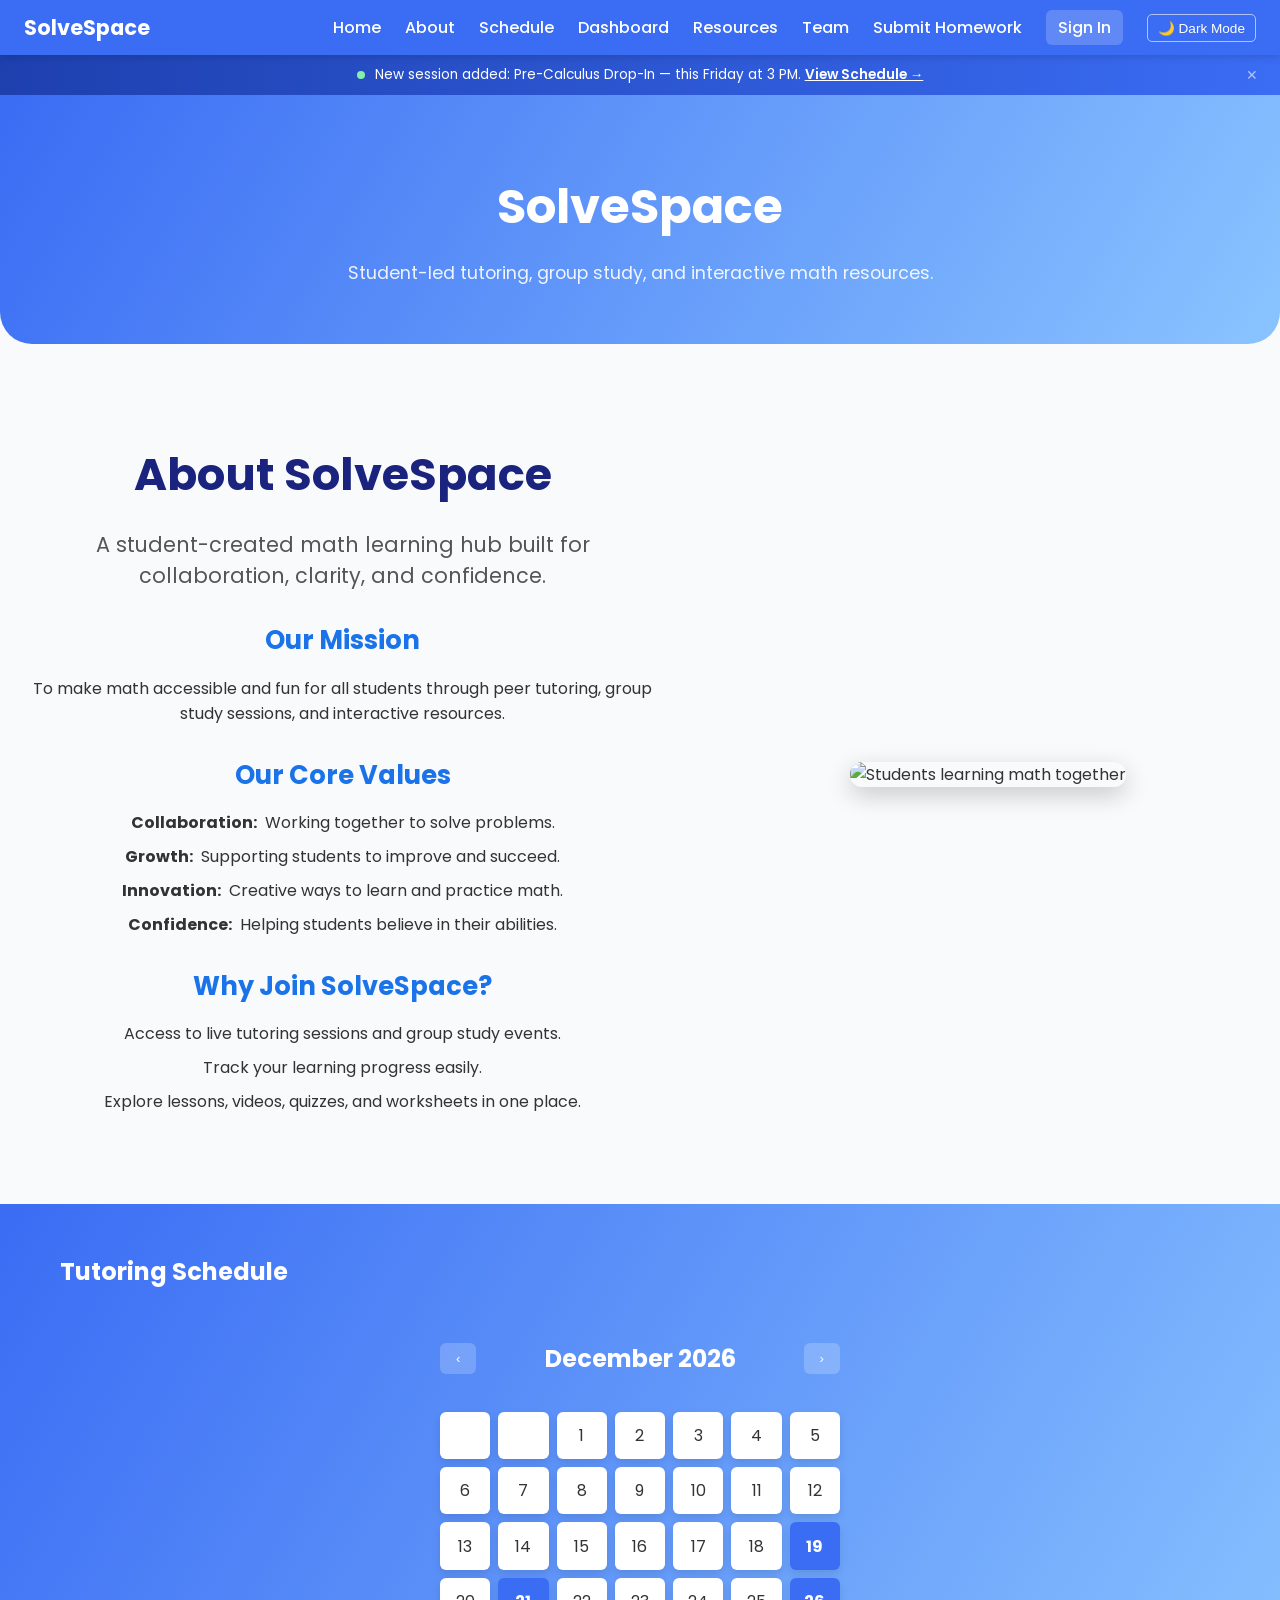
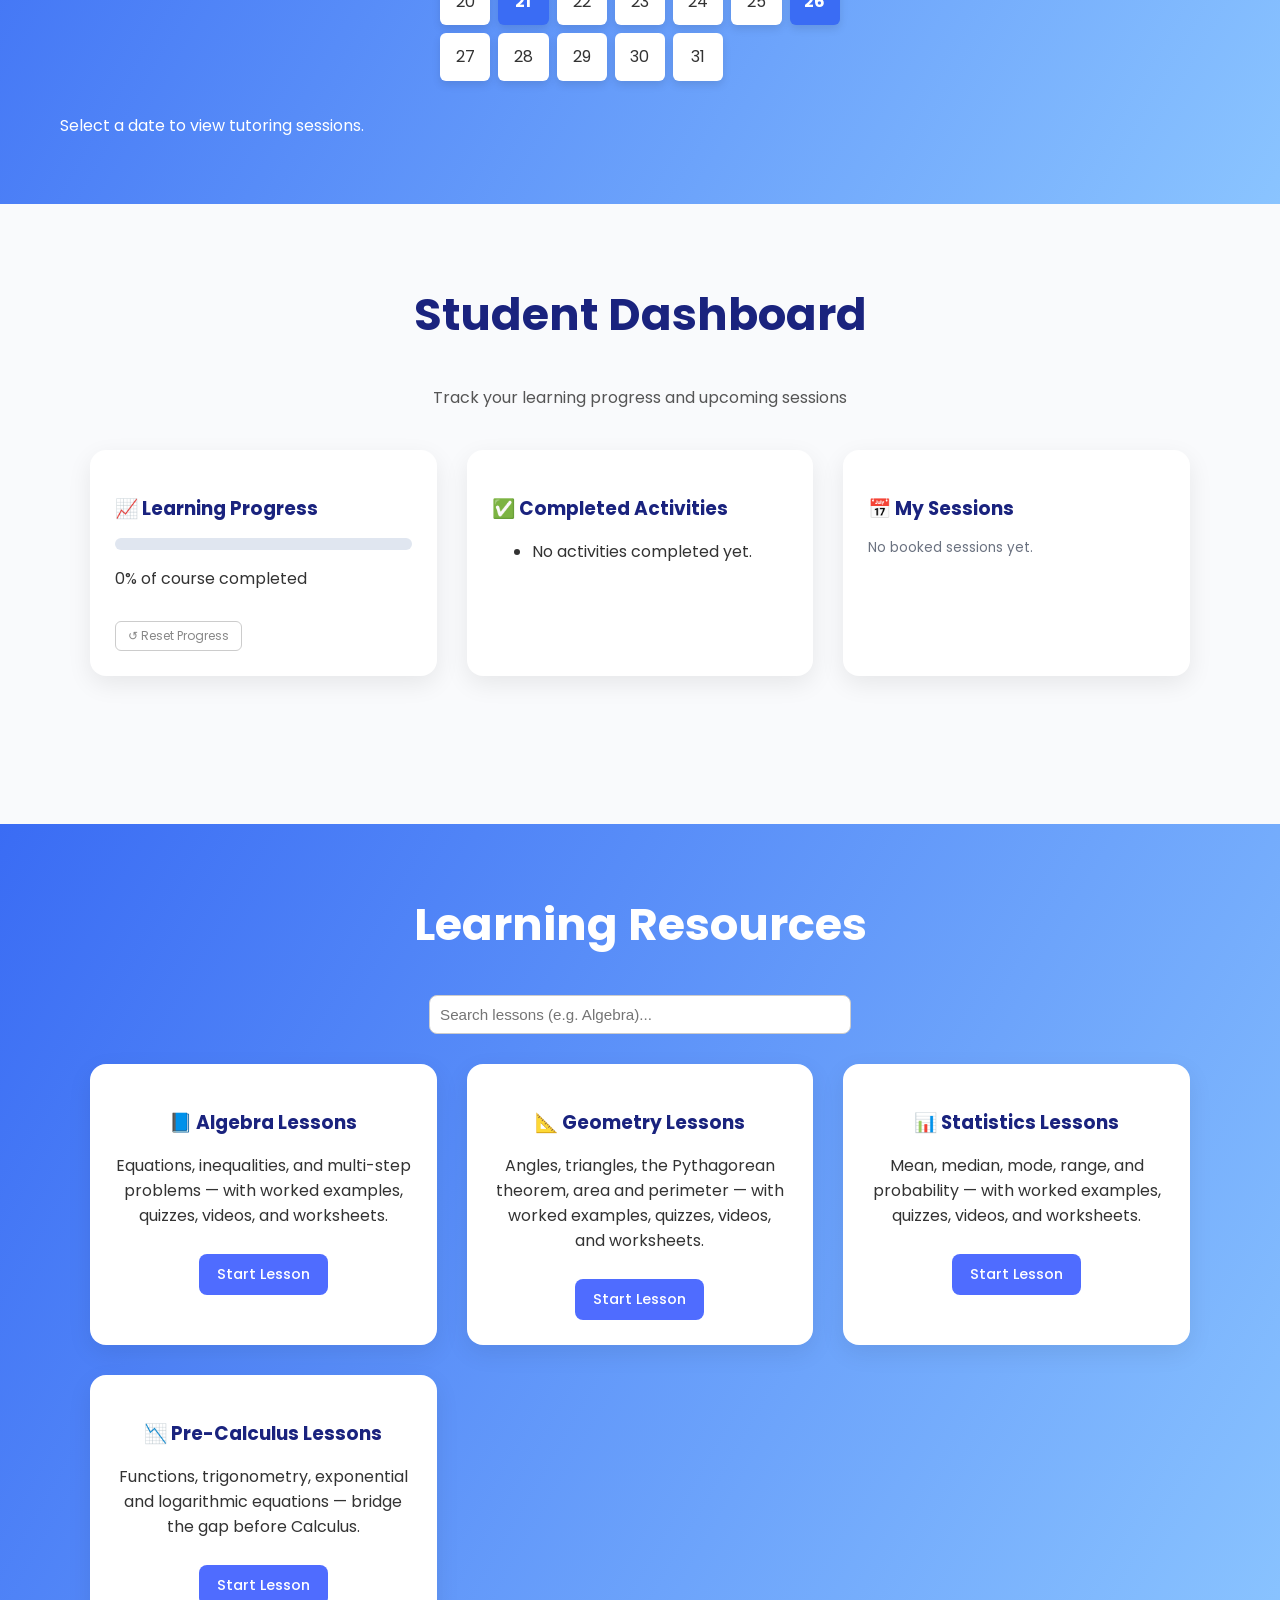
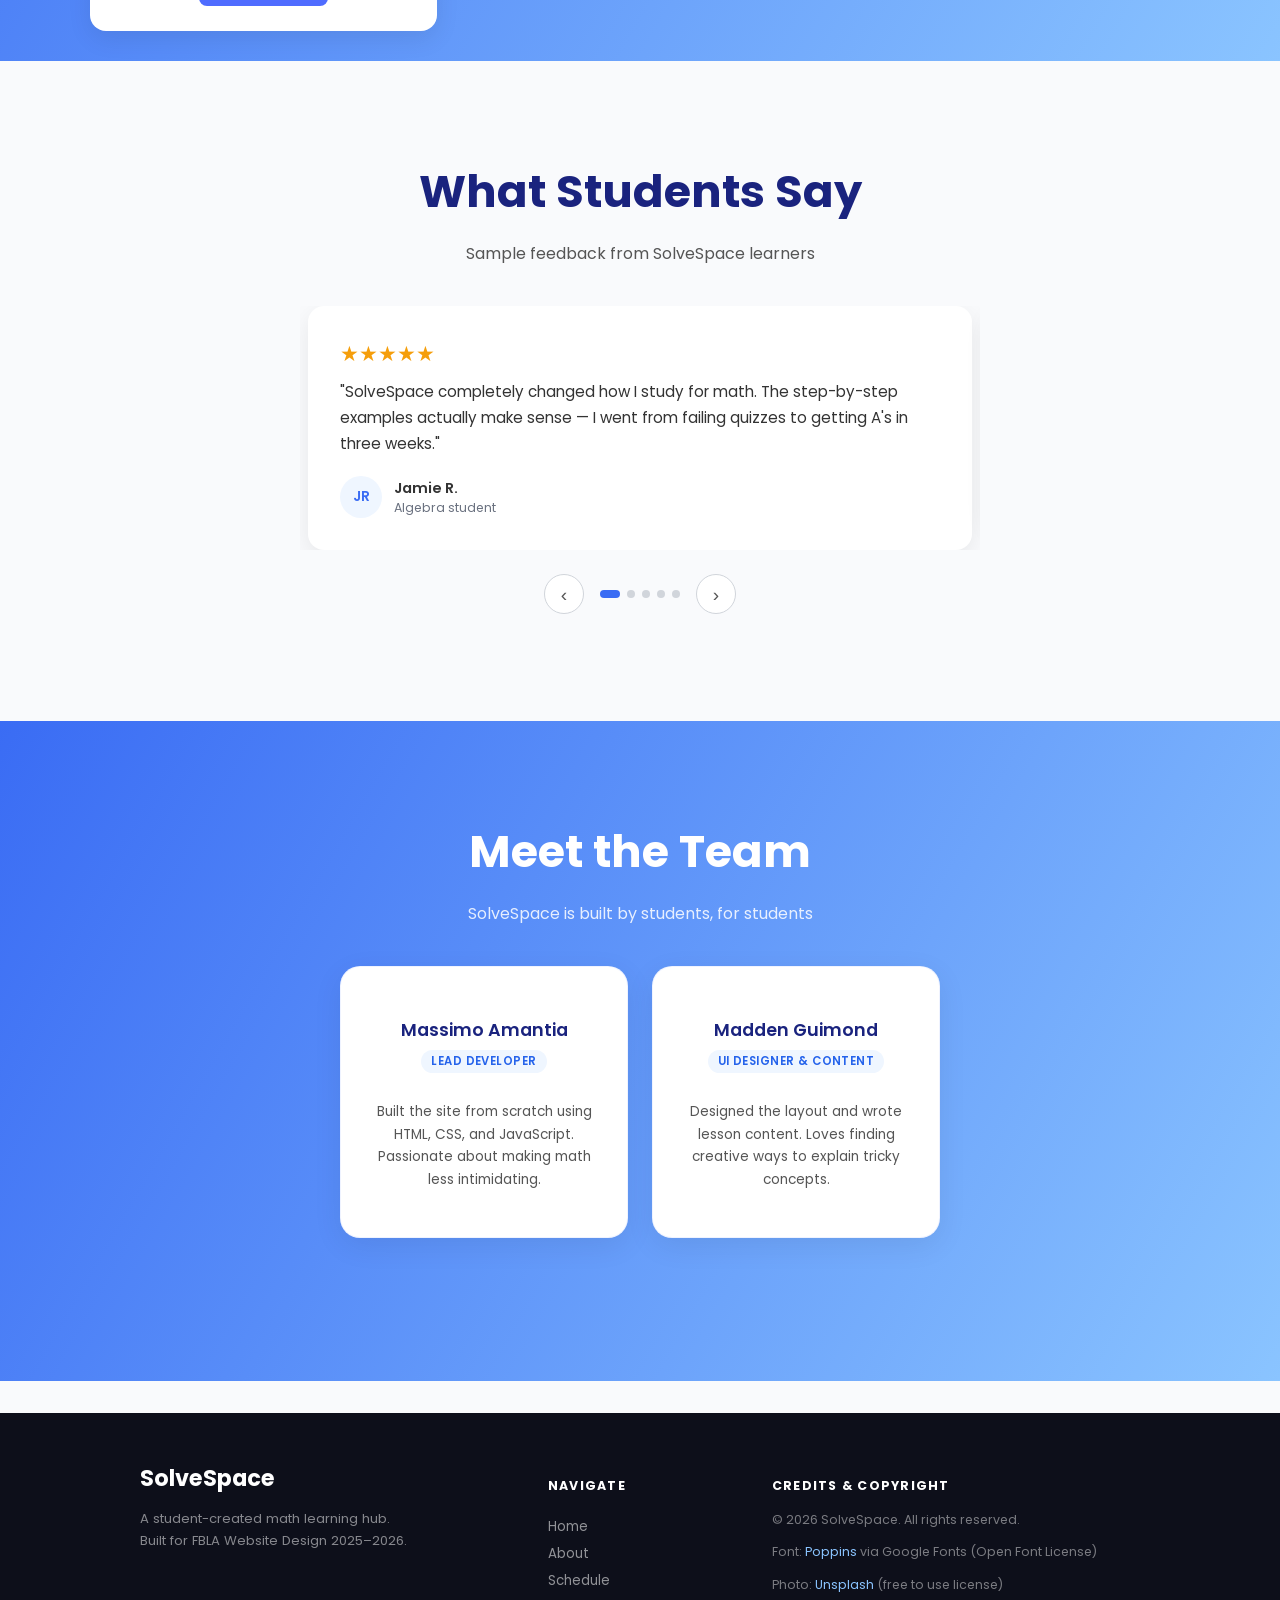
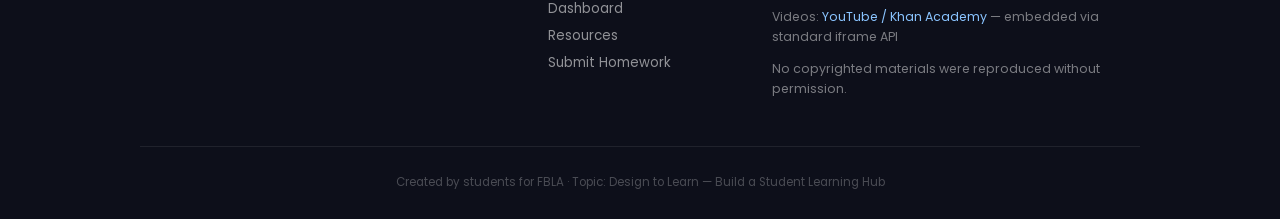
==== commit f6ba2068: "commit" ====
--- a/index.html
+++ b/index.html
@@ -169,7 +169,7 @@
   <!-- Student Reviews -->
   <section id="reviews" class="page reveal" style="background:var(--bg-color,#f9fafc); padding:60px 20px; text-align:center;">
     <h1 style="font-size:2.8rem; margin-bottom:0.5rem;">What Students Say</h1>
-    <p style="color:#555; margin-bottom:2.5rem;">Real feedback from SolveSpace learners</p>
+    <p style="color:#555; margin-bottom:2.5rem;">Sample feedback from SolveSpace learners</p>
 
     <div style="max-width:680px; margin:0 auto; position:relative; overflow:hidden;" id="rv-outer">
       <div id="rv-track" style="display:flex; transition:transform 0.35s cubic-bezier(0.4,0,0.2,1);">
